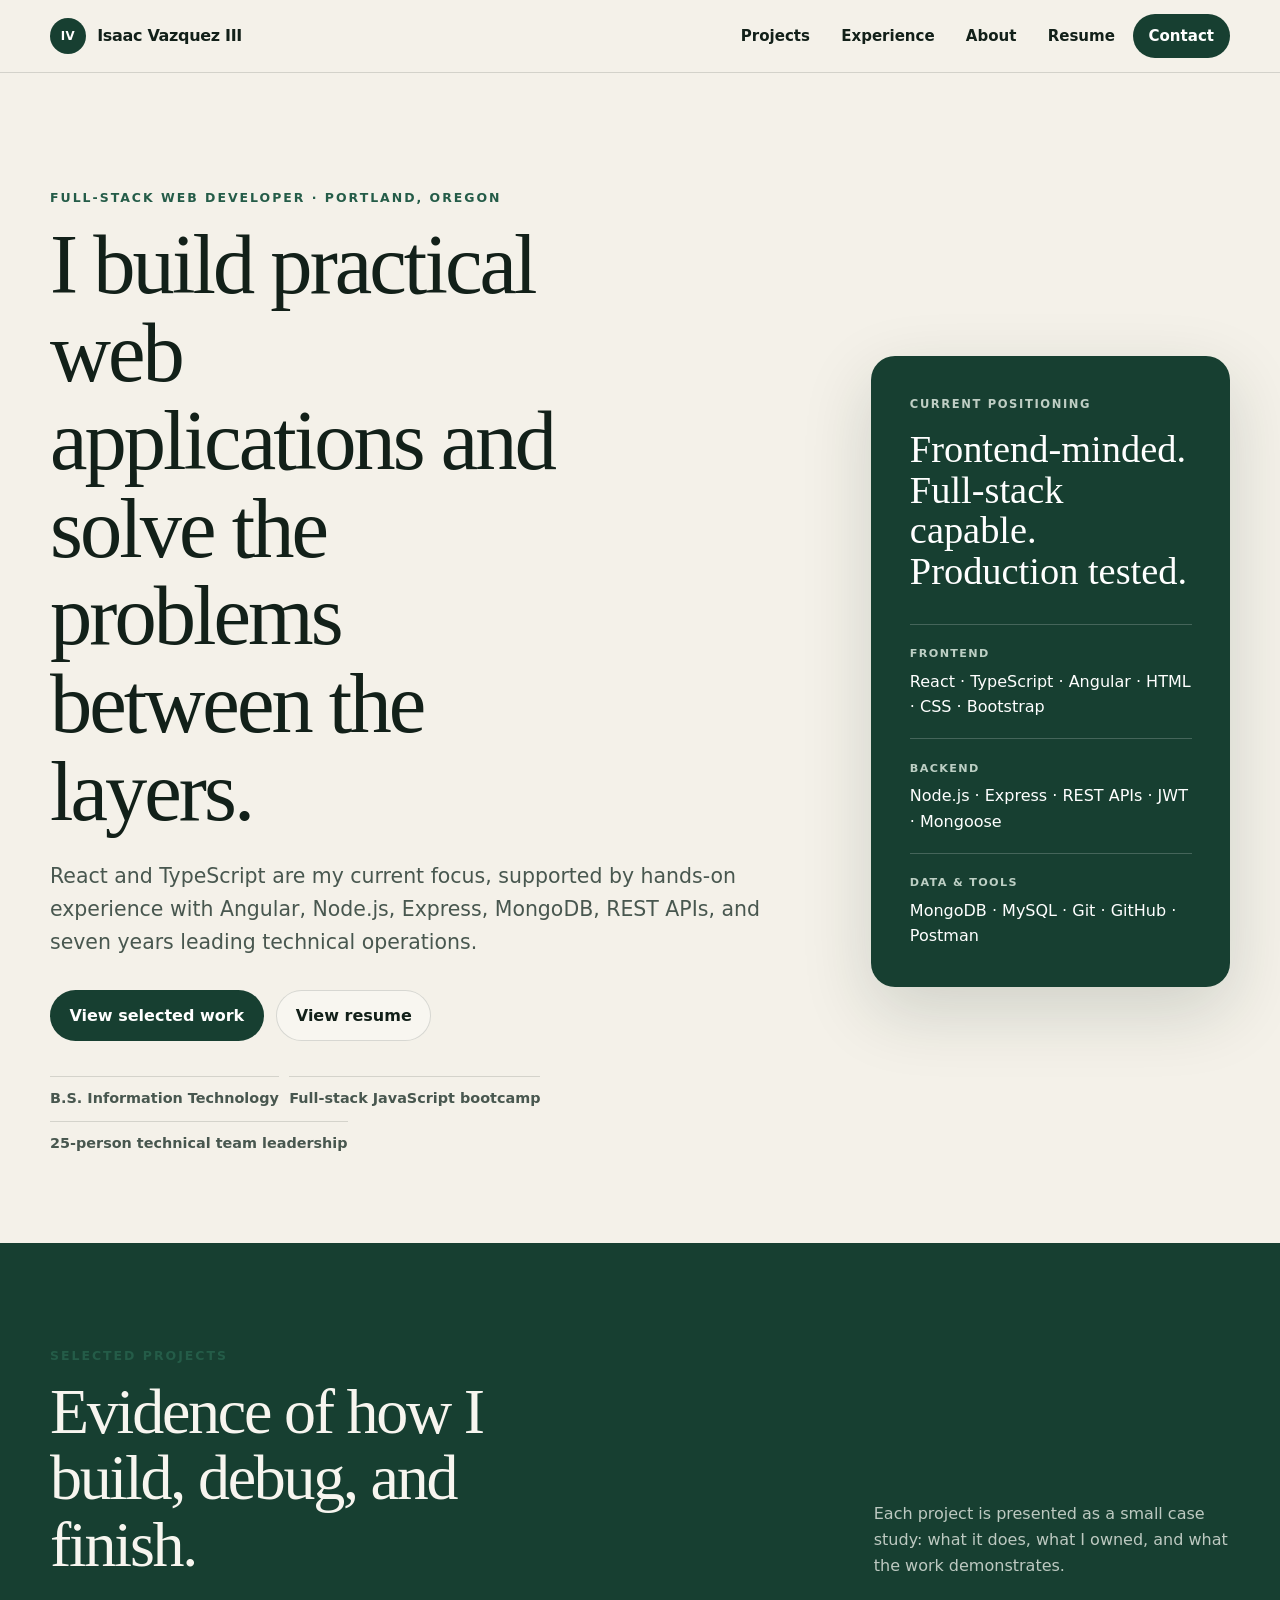
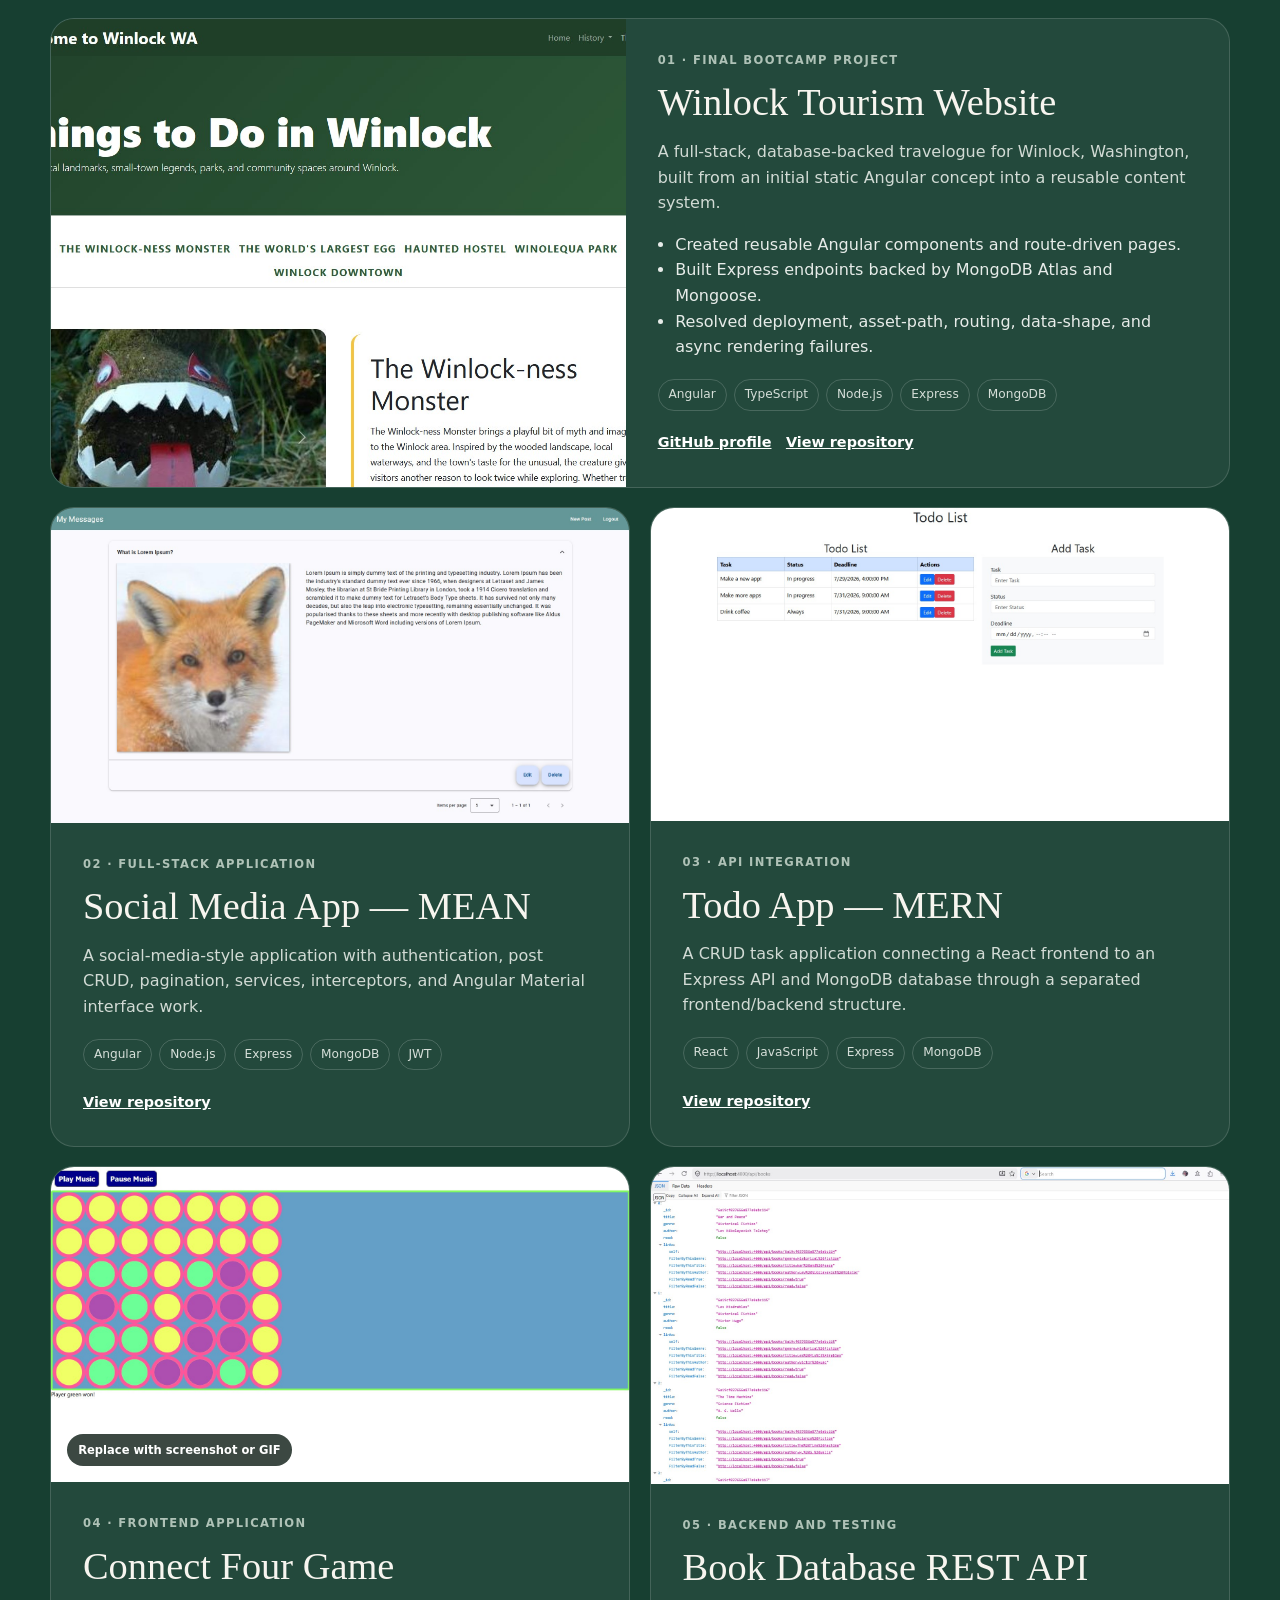
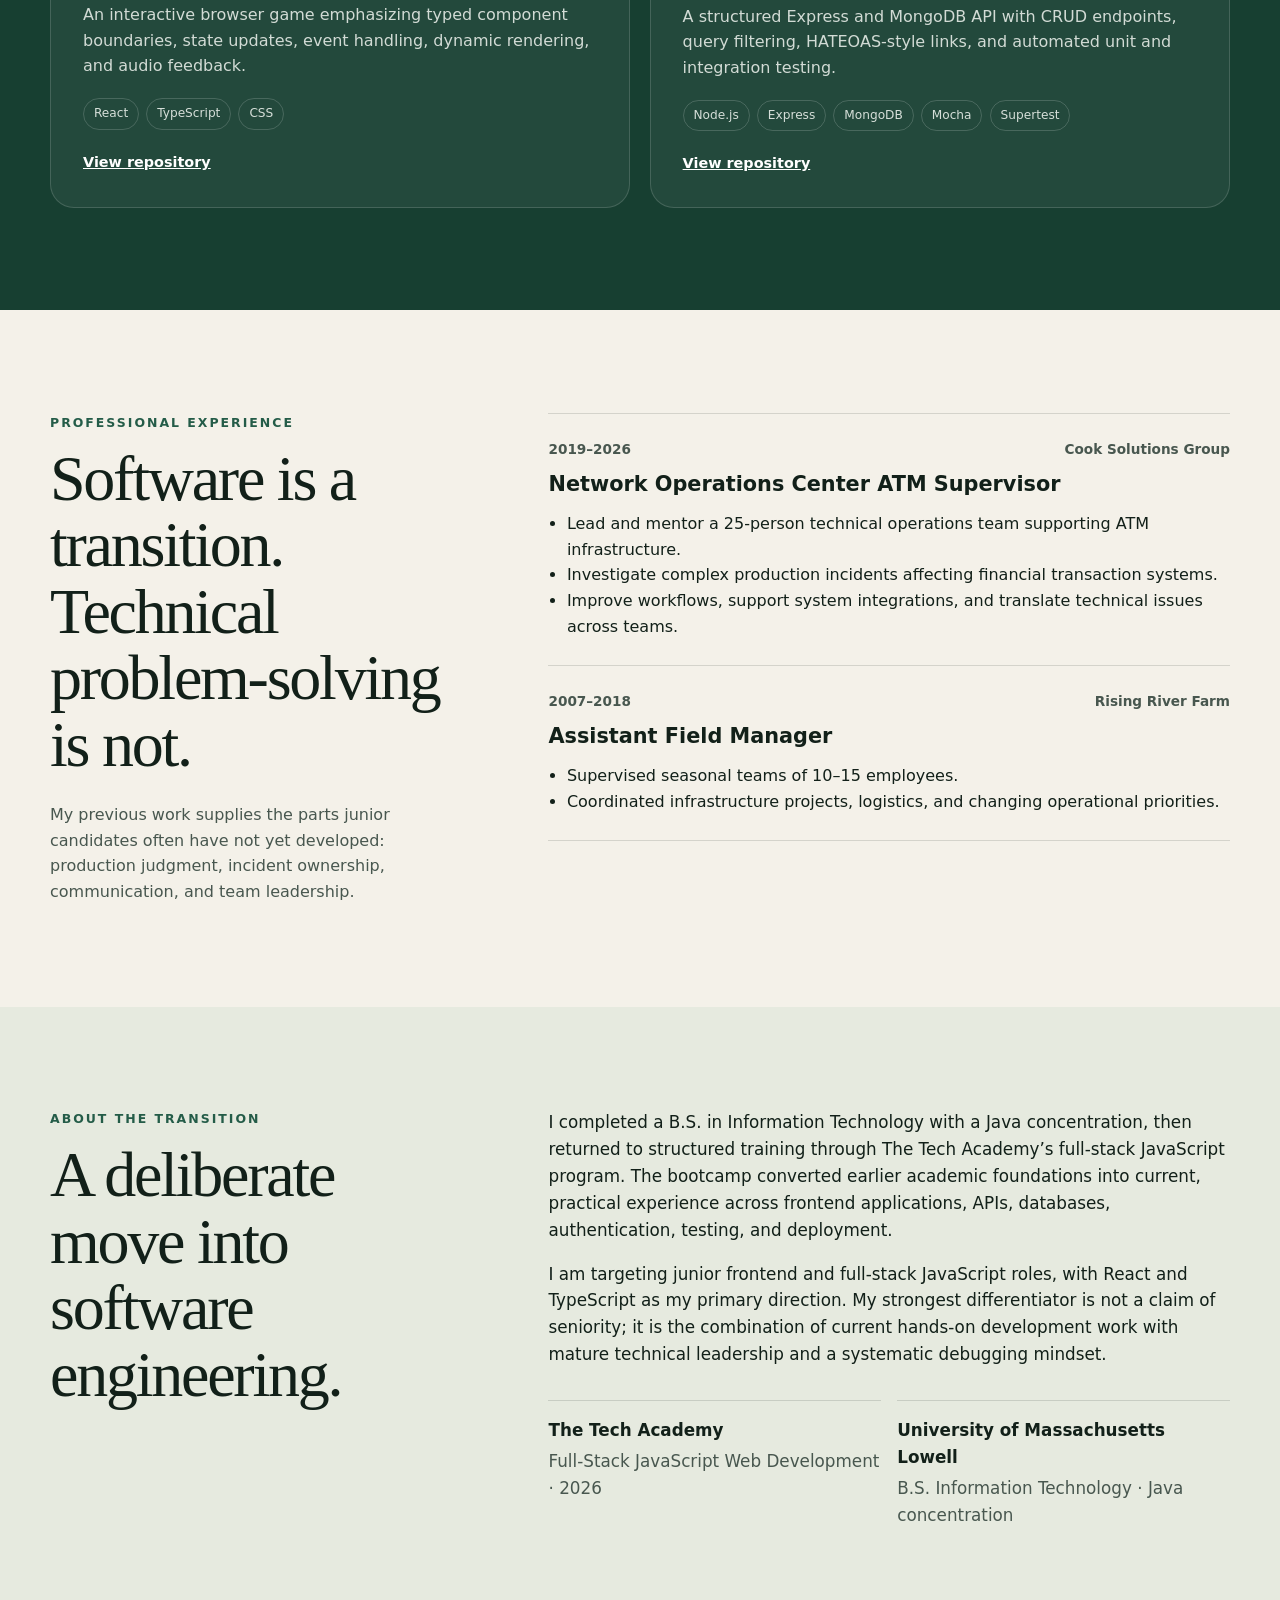
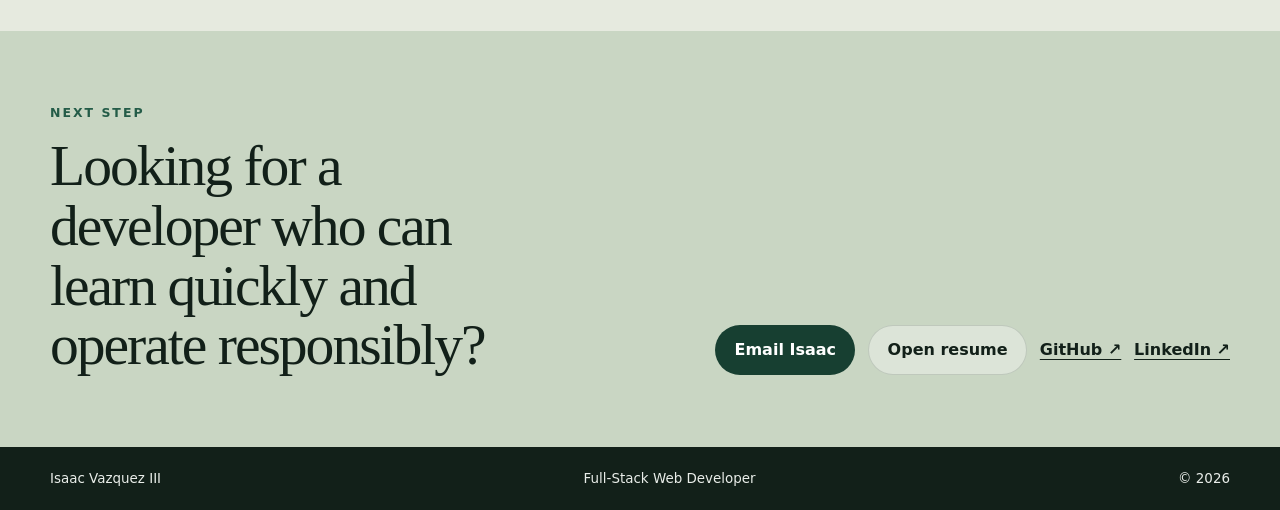
==== index.html @ 1ce2d6bd "Updated time frame" ====
<!doctype html>
<html lang="en">
<head>
  <meta charset="utf-8">
  <meta name="viewport" content="width=device-width, initial-scale=1">
  <meta name="description" content="Isaac Vazquez III — full-stack web developer portfolio featuring React, Angular, TypeScript, Node.js, Express, MongoDB, and practical production troubleshooting.">
  <title>Isaac Vazquez III | Full-Stack Web Developer</title>
  <link rel="stylesheet" href="styles.css">
  <script src="script.js" defer></script>
</head>
<body>
  <a class="skip-link" href="#main">Skip to content</a>

  <header class="site-header">
    <nav class="nav shell" aria-label="Primary navigation">
      <a class="wordmark" href="#top" aria-label="Isaac Vazquez III home">
        <span class="wordmark-mark">IV</span>
        <span>Isaac Vazquez III</span>
      </a>
      <button class="menu-toggle" type="button" aria-expanded="false" aria-controls="nav-links">Menu</button>
      <div class="nav-links" id="nav-links">
        <a href="#projects">Projects</a>
        <a href="#experience">Experience</a>
        <a href="#about">About</a>
        <a href="resume.html">Resume</a>
        <a class="nav-cta" href="mailto:mrisaacvazquez@gmail.com">Contact</a>
      </div>
    </nav>
  </header>

  <main id="main">
    <section class="hero" id="top">
      <div class="shell hero-grid">
        <div class="hero-copy">
          <p class="eyebrow">Full-stack web developer · Portland, Oregon</p>
          <h1>I build practical web applications and solve the problems between the layers.</h1>
          <p class="hero-lede">
            React and TypeScript are my current focus, supported by hands-on experience with Angular,
            Node.js, Express, MongoDB, REST APIs, and seven years leading technical operations.
          </p>
          <div class="hero-actions">
            <a class="button button-primary" href="#projects">View selected work</a>
            <a class="button button-secondary" href="resume.html">View resume</a>
          </div>
          <ul class="signal-list" aria-label="Professional highlights">
            <li>B.S. Information Technology</li>
            <li>Full-stack JavaScript bootcamp</li>
            <li>25-person technical team leadership</li>
          </ul>
        </div>

        <aside class="hero-panel" aria-label="Technical profile">
          <p class="panel-label">Current positioning</p>
          <h2>Frontend-minded. Full-stack capable. Production tested.</h2>
          <div class="stack-groups">
            <div>
              <span>Frontend</span>
              <p>React · TypeScript · Angular · HTML · CSS · Bootstrap</p>
            </div>
            <div>
              <span>Backend</span>
              <p>Node.js · Express · REST APIs · JWT · Mongoose</p>
            </div>
            <div>
              <span>Data & tools</span>
              <p>MongoDB · MySQL · Git · GitHub · Postman</p>
            </div>
          </div>
        </aside>
      </div>
    </section>

    <section class="section section-dark" id="projects">
      <div class="shell">
        <div class="section-heading">
          <div>
            <p class="eyebrow">Selected projects</p>
            <h2>Evidence of how I build, debug, and finish.</h2>
          </div>
          <p>
            Each project is presented as a small case study: what it does, what I owned, and what the work demonstrates.
          </p>
        </div>

        <div class="project-list">
          <article class="project-card project-featured">
            <div class="project-media">
              <img src="assets/projects/winlock.jpg" alt="Winlock Tourism Website">
            </div>
            <div class="project-copy">
              <p class="project-number">01 · Final bootcamp project</p>
              <h3>Winlock Tourism Website</h3>
              <p class="project-summary">
                A full-stack, database-backed travelogue for Winlock, Washington, built from an initial static Angular concept into a reusable content system.
              </p>
              <ul class="project-points">
                <li>Created reusable Angular components and route-driven pages.</li>
                <li>Built Express endpoints backed by MongoDB Atlas and Mongoose.</li>
                <li>Resolved deployment, asset-path, routing, data-shape, and async rendering failures.</li>
              </ul>
              <div class="tag-row" aria-label="Technologies">
                <span>Angular</span><span>TypeScript</span><span>Node.js</span><span>Express</span><span>MongoDB</span>
              </div>
              <div class="project-links">
                <a href="https://github.com/ivanmaker" target="_blank" rel="noreferrer">GitHub profile</a>
                <a href="https://github.com/ivanmaker/WinlockSPA/">View repository</a>
              </div>
            </div>
          </article>

          <article class="project-card">
            <div class="project-media">
              <img src="assets/projects/social-app.jpg" alt="Social Media App">
            </div>
            <div class="project-copy">
              <p class="project-number">02 · Full-stack application</p>
              <h3>Social Media App — MEAN</h3>
              <p class="project-summary">
                A social-media-style application with authentication, post CRUD, pagination, services, interceptors, and Angular Material interface work.
              </p>
              <div class="tag-row"><span>Angular</span><span>Node.js</span><span>Express</span><span>MongoDB</span><span>JWT</span></div>
              <div class="project-links">
                <a href="https://github.com/ivanmaker/Social-Media-App-MEAN" target="_blank" rel="noreferrer">View repository</a>
              </div>
            </div>
          </article>

          <article class="project-card">
            <div class="project-media">
              <img src="assets/projects/to-do-list.jpg" alt="MERN Todo App">
            </div>
            <div class="project-copy">
              <p class="project-number">03 · API integration</p>
              <h3>Todo App — MERN</h3>
              <p class="project-summary">
                A CRUD task application connecting a React frontend to an Express API and MongoDB database through a separated frontend/backend structure.
              </p>
              <div class="tag-row"><span>React</span><span>JavaScript</span><span>Express</span><span>MongoDB</span></div>
              <div class="project-links">
                <a href="https://github.com/ivanmaker/Todo-App-MERN" target="_blank" rel="noreferrer">View repository</a>
              </div>
            </div>
          </article>

          <article class="project-card">
            <div class="project-media">
              <img src="assets/projects/connect-four.jpg" alt="Connect Four Game">
              <span class="media-note">Replace with screenshot or GIF</span>
            </div>
            <div class="project-copy">
              <p class="project-number">04 · Frontend application</p>
              <h3>Connect Four Game</h3>
              <p class="project-summary">
                An interactive browser game emphasizing typed component boundaries, state updates, event handling, dynamic rendering, and audio feedback.
              </p>
              <div class="tag-row"><span>React</span><span>TypeScript</span><span>CSS</span></div>
              <div class="project-links">
                <a href="https://github.com/ivanmaker/Connect-Four-Game" target="_blank" rel="noreferrer">View repository</a>
              </div>
            </div>
          </article>

          <article class="project-card">
            <div class="project-media">
              <img src="assets/projects/book-api.jpg" alt="Book Database API">
            </div>
            <div class="project-copy">
              <p class="project-number">05 · Backend and testing</p>
              <h3>Book Database REST API</h3>
              <p class="project-summary">
                A structured Express and MongoDB API with CRUD endpoints, query filtering, HATEOAS-style links, and automated unit and integration testing.
              </p>
              <div class="tag-row"><span>Node.js</span><span>Express</span><span>MongoDB</span><span>Mocha</span><span>Supertest</span></div>
              <div class="project-links">
                <a href="https://github.com/ivanmaker/Book-Database-Project" target="_blank" rel="noreferrer">View repository</a>
              </div>
            </div>
          </article>
        </div>
      </div>
    </section>

    <section class="section" id="experience">
      <div class="shell experience-grid">
        <div>
          <p class="eyebrow">Professional experience</p>
          <h2>Software is a transition. Technical problem-solving is not.</h2>
          <p class="section-intro">
            My previous work supplies the parts junior candidates often have not yet developed:
            production judgment, incident ownership, communication, and team leadership.
          </p>
        </div>

        <div class="timeline">
          <article class="timeline-item">
            <div class="timeline-meta">
              <span>2019–2026</span>
              <span>Cook Solutions Group</span>
            </div>
            <h3>Network Operations Center ATM Supervisor</h3>
            <ul>
              <li>Lead and mentor a 25-person technical operations team supporting ATM infrastructure.</li>
              <li>Investigate complex production incidents affecting financial transaction systems.</li>
              <li>Improve workflows, support system integrations, and translate technical issues across teams.</li>
            </ul>
          </article>

          <article class="timeline-item">
            <div class="timeline-meta">
              <span>2007–2018</span>
              <span>Rising River Farm</span>
            </div>
            <h3>Assistant Field Manager</h3>
            <ul>
              <li>Supervised seasonal teams of 10–15 employees.</li>
              <li>Coordinated infrastructure projects, logistics, and changing operational priorities.</li>
            </ul>
          </article>
        </div>
      </div>
    </section>

    <section class="section section-soft" id="about">
      <div class="shell about-grid">
        <div>
          <p class="eyebrow">About the transition</p>
          <h2>A deliberate move into software engineering.</h2>
        </div>
        <div class="about-copy">
          <p>
            I completed a B.S. in Information Technology with a Java concentration, then returned to structured
            training through The Tech Academy’s full-stack JavaScript program. The bootcamp converted earlier
            academic foundations into current, practical experience across frontend applications, APIs, databases,
            authentication, testing, and deployment.
          </p>
          <p>
            I am targeting junior frontend and full-stack JavaScript roles, with React and TypeScript as my primary
            direction. My strongest differentiator is not a claim of seniority; it is the combination of current
            hands-on development work with mature technical leadership and a systematic debugging mindset.
          </p>
          <div class="education-row">
            <div>
              <strong>The Tech Academy</strong>
              <span>Full-Stack JavaScript Web Development · 2026</span>
            </div>
            <div>
              <strong>University of Massachusetts Lowell</strong>
              <span>B.S. Information Technology · Java concentration</span>
            </div>
          </div>
        </div>
      </div>
    </section>

    <section class="cta">
      <div class="shell cta-inner">
        <div>
          <p class="eyebrow">Next step</p>
          <h2>Looking for a developer who can learn quickly and operate responsibly?</h2>
        </div>
        <div class="cta-actions">
          <a class="button button-primary" href="mailto:mrisaacvazquez@gmail.com">Email Isaac</a>
          <a class="button button-secondary" href="resume.html">Open resume</a>
          <a class="text-link" href="https://github.com/ivanmaker" target="_blank" rel="noreferrer">GitHub ↗</a>
          <a class="text-link" href="https://linkedin.com/in/isaacvazqueziii" target="_blank" rel="noreferrer">LinkedIn ↗</a>
        </div>
      </div>
    </section>
  </main>

  <footer class="footer">
    <div class="shell footer-inner">
      <span>Isaac Vazquez III</span>
      <span>Full-Stack Web Developer</span>
      <span>© <span data-year></span></span>
    </div>
  </footer>
</body>
</html>
---- styles.css ----
:root {
  --ink: #122019;
  --ink-soft: #48574f;
  --paper: #f4f1e9;
  --surface: #fffdf8;
  --forest: #173f31;
  --forest-2: #245c48;
  --sage: #a8bcae;
  --moss: #8ca678;
  --line: rgba(18, 32, 25, .14);
  --shadow: 0 24px 70px rgba(20, 43, 33, .16);
  --radius: 24px;
  --shell: 1180px;
}

* { box-sizing: border-box; }
html { scroll-behavior: smooth; }
body {
  margin: 0;
  color: var(--ink);
  background: var(--paper);
  font-family: Inter, ui-sans-serif, system-ui, -apple-system, BlinkMacSystemFont, "Segoe UI", sans-serif;
  line-height: 1.6;
}
a { color: inherit; }
img { display: block; max-width: 100%; }
button { font: inherit; }
.shell { width: min(calc(100% - 2.5rem), var(--shell)); margin-inline: auto; }
.skip-link { position: fixed; left: 1rem; top: -4rem; z-index: 1000; background: #fff; padding: .75rem 1rem; }
.skip-link:focus { top: 1rem; }

.site-header {
  position: sticky; top: 0; z-index: 100;
  background: rgba(244, 241, 233, .9);
  backdrop-filter: blur(16px);
  border-bottom: 1px solid var(--line);
}
.nav { min-height: 72px; display: flex; align-items: center; justify-content: space-between; gap: 1rem; }
.wordmark { display: inline-flex; align-items: center; gap: .7rem; font-weight: 750; text-decoration: none; letter-spacing: -.02em; }
.wordmark-mark {
  display: grid; place-items: center; width: 2.25rem; aspect-ratio: 1;
  border-radius: 50%; background: var(--forest); color: #fff; font-size: .74rem; letter-spacing: .04em;
}
.nav-links { display: flex; align-items: center; gap: .25rem; }
.nav-links a { text-decoration: none; padding: .65rem .85rem; border-radius: 999px; font-weight: 650; font-size: .94rem; }
.nav-links a:hover, .nav-links a:focus-visible { background: rgba(23, 63, 49, .08); outline: none; }
.nav-links .nav-cta { background: var(--forest); color: #fff; padding-inline: 1rem; }
.menu-toggle { display: none; border: 1px solid var(--line); background: transparent; border-radius: 999px; padding: .55rem .9rem; }

.hero { padding: clamp(4.5rem, 9vw, 8rem) 0 5.5rem; overflow: hidden; }
.hero-grid { display: grid; grid-template-columns: minmax(0, 1.35fr) minmax(300px, .65fr); gap: clamp(2rem, 6vw, 6rem); align-items: center; }
.eyebrow { margin: 0 0 .8rem; color: var(--forest-2); text-transform: uppercase; letter-spacing: .16em; font-size: .78rem; font-weight: 800; }
.hero h1, .section-heading h2, .experience-grid h2, .about-grid h2, .cta h2 {
  margin: 0; font-family: Georgia, "Times New Roman", serif; font-weight: 500; line-height: 1.04; letter-spacing: -.035em;
}
.hero h1 { font-size: clamp(3rem, 6.6vw, 6.6rem); max-width: 12ch; }
.hero-lede { max-width: 65ch; margin: 1.5rem 0 0; font-size: clamp(1.05rem, 1.8vw, 1.28rem); color: var(--ink-soft); }
.hero-actions, .cta-actions { display: flex; gap: .8rem; flex-wrap: wrap; margin-top: 2rem; align-items: center; }
.button { display: inline-flex; align-items: center; justify-content: center; min-height: 46px; padding: .72rem 1.15rem; border: 1px solid transparent; border-radius: 999px; text-decoration: none; font-weight: 760; cursor: pointer; }
.button-primary { background: var(--forest); color: #fff; }
.button-primary:hover { background: var(--forest-2); }
.button-secondary { border-color: var(--line); background: rgba(255,255,255,.35); }
.signal-list { list-style: none; padding: 0; margin: 2.2rem 0 0; display: flex; gap: .65rem; flex-wrap: wrap; }
.signal-list li { border-top: 1px solid var(--line); padding-top: .65rem; font-size: .9rem; font-weight: 700; color: var(--ink-soft); }

.hero-panel { background: var(--forest); color: #fff; border-radius: var(--radius); padding: clamp(1.5rem, 3vw, 2.4rem); box-shadow: var(--shadow); }
.panel-label { margin: 0 0 1rem; text-transform: uppercase; letter-spacing: .14em; font-weight: 800; font-size: .72rem; color: #bfcec4; }
.hero-panel h2 { margin: 0; font-family: Georgia, serif; font-weight: 500; font-size: clamp(1.9rem, 3vw, 2.8rem); line-height: 1.06; }
.stack-groups { margin-top: 2rem; display: grid; gap: 1.15rem; }
.stack-groups div { border-top: 1px solid rgba(255,255,255,.2); padding-top: .9rem; }
.stack-groups span { color: #bdcfc4; text-transform: uppercase; letter-spacing: .12em; font-size: .7rem; font-weight: 800; }
.stack-groups p { margin: .25rem 0 0; }

.section { padding: clamp(4.5rem, 8vw, 7.5rem) 0; }
.section-dark { background: var(--forest); color: #f7f5ef; }
.section-soft { background: #e6eadf; }
.section-heading { display: grid; grid-template-columns: 1fr minmax(260px, .45fr); gap: 2rem; align-items: end; margin-bottom: 2.5rem; }
.section-heading h2, .experience-grid h2, .about-grid h2, .cta h2 { font-size: clamp(2.4rem, 5vw, 4.6rem); max-width: 14ch; }
.section-heading > p, .section-intro { margin: 0; color: #bdc9c1; }
.project-list { display: grid; grid-template-columns: repeat(2, minmax(0,1fr)); gap: 1.2rem; }
.project-card { overflow: hidden; border: 1px solid rgba(255,255,255,.15); border-radius: var(--radius); background: rgba(255,255,255,.055); }
.project-featured { grid-column: 1 / -1; display: grid; grid-template-columns: minmax(0,1.0fr) minmax(0,1.05fr); }
.project-media { position: relative; min-height: 270px; background: #d9dfd7; }
.project-media img { width: 100%; height: 100%; object-fit: cover; }
.media-note { position: absolute; left: 1rem; bottom: 1rem; padding: .45rem .7rem; border-radius: 999px; background: rgba(18,32,25,.82); color: #fff; font-size: .72rem; font-weight: 750; }
.project-copy { padding: clamp(1.25rem, 3vw, 2rem); }
.project-number { margin: 0 0 .8rem; color: #afc2b7; text-transform: uppercase; letter-spacing: .12em; font-size: .72rem; font-weight: 800; }
.project-card h3 { margin: 0; font-family: Georgia, serif; font-weight: 500; font-size: clamp(1.6rem, 3vw, 2.65rem); line-height: 1.06; }
.project-summary { color: #d2dbd5; }
.project-points { padding-left: 1.1rem; color: #e7ece9; }
.tag-row { display: flex; gap: .45rem; flex-wrap: wrap; margin-top: 1.2rem; }
.tag-row span { border: 1px solid rgba(255,255,255,.17); border-radius: 999px; padding: .32rem .62rem; color: #d6dfd9; font-size: .76rem; }
.project-links { display: flex; gap: .9rem; flex-wrap: wrap; margin-top: 1.3rem; font-size: .9rem; font-weight: 750; }
.project-links a { color: #fff; }
.link-muted { color: #9eb0a5; }

.experience-grid, .about-grid { display: grid; grid-template-columns: minmax(0,.75fr) minmax(0,1.25fr); gap: clamp(2rem, 7vw, 7rem); align-items: start; }
.experience-grid .section-intro { color: var(--ink-soft); margin-top: 1.5rem; max-width: 55ch; }
.timeline { border-top: 1px solid var(--line); }
.timeline-item { padding: 1.6rem 0; border-bottom: 1px solid var(--line); }
.timeline-meta { display: flex; justify-content: space-between; gap: 1rem; color: var(--ink-soft); font-size: .85rem; font-weight: 700; }
.timeline-item h3 { margin: .45rem 0 .6rem; font-size: 1.3rem; }
.timeline-item ul { margin: 0; padding-left: 1.15rem; }

.about-copy > p:first-child { margin-top: 0; }
.about-copy { font-size: 1.05rem; }
.education-row { display: grid; grid-template-columns: 1fr 1fr; gap: 1rem; margin-top: 2rem; }
.education-row div { border-top: 1px solid var(--line); padding-top: 1rem; }
.education-row strong, .education-row span { display: block; }
.education-row span { color: var(--ink-soft); margin-top: .25rem; }

.cta { padding: 4.5rem 0; background: #c9d6c3; }
.cta-inner { display: grid; grid-template-columns: 1fr auto; gap: 2rem; align-items: end; }
.cta h2 { max-width: 16ch; font-size: clamp(2.3rem, 4.5vw, 4rem); }
.text-link { font-weight: 800; text-decoration-thickness: 1px; text-underline-offset: 4px; }
.footer { background: var(--ink); color: #e9ede9; padding: 1.3rem 0; }
.footer-inner { display: flex; justify-content: space-between; gap: 1rem; flex-wrap: wrap; font-size: .84rem; }

/* Resume */
.resume-page { background: #d9ddd9; padding: 2rem; }
.resume-toolbar { width: min(100%, 8.5in); margin: 0 auto 1rem; display: flex; justify-content: space-between; align-items: center; }
.resume-toolbar a { font-weight: 750; }
.resume-sheet {
  width: min(100%, 8.5in); min-height: 11in; margin: auto; background: #fff;
  padding: .48in .52in; box-shadow: 0 18px 55px rgba(0,0,0,.18);
}
.resume-header { display: grid; grid-template-columns: 1fr auto; gap: 1.5rem; padding-bottom: .18in; border-bottom: 3px solid var(--forest); }
.resume-kicker { margin: 0; text-transform: uppercase; letter-spacing: .15em; color: var(--forest-2); font-size: 9pt; font-weight: 850; }
.resume-header h1 { margin: .03in 0; font-family: Georgia, serif; font-size: 28pt; font-weight: 500; letter-spacing: -.03em; line-height: 1; }
.resume-positioning { margin: 0; color: var(--ink-soft); font-size: 9.5pt; font-weight: 700; }
.resume-contact { display: grid; justify-items: end; align-content: start; font-style: normal; font-size: 8.2pt; line-height: 1.35; }
.resume-contact a { text-decoration: none; }
.resume-summary { display: grid; grid-template-columns: 1.2in 1fr; gap: .18in; padding: .16in 0; border-bottom: 1px solid var(--line); }
.resume-sheet h2 { margin: 0; color: var(--forest); font-size: 9pt; text-transform: uppercase; letter-spacing: .13em; }
.resume-summary p { margin: 0; font-size: 8.55pt; line-height: 1.38; }
.resume-columns { display: grid; grid-template-columns: 2.05in 1fr; gap: .25in; padding-top: .18in; }
.resume-sidebar { padding-right: .18in; border-right: 1px solid var(--line); }
.resume-sidebar section + section, .resume-main section + section { margin-top: .2in; }
.resume-skill { margin-top: .11in; }
.resume-skill h3, .resume-entry h3 { margin: 0; font-size: 9pt; line-height: 1.15; }
.resume-skill p, .resume-entry p, .resume-entry li { font-size: 8pt; line-height: 1.3; }
.resume-skill p { margin: .025in 0 0; color: var(--ink-soft); }
.resume-entry { margin-top: .12in; }
.resume-entry-head { display: flex; justify-content: space-between; gap: .12in; align-items: baseline; }
.resume-entry-head > span { flex: 0 0 auto; color: var(--ink-soft); font-size: 7.35pt; font-weight: 700; }
.resume-entry-head p { margin: .02in 0 0; color: var(--ink-soft); }
.resume-entry > p { margin: .035in 0 0; }
.resume-entry ul { margin: .045in 0 0; padding-left: .15in; }
.compact p, .compact span { display: block; margin: .02in 0 0; color: var(--ink-soft); font-size: 7.8pt; line-height: 1.25; }
.split-entry { display: grid; grid-template-columns: 1fr 1fr; gap: .16in; }

@media (max-width: 850px) {
  .hero-grid, .section-heading, .experience-grid, .about-grid, .cta-inner { grid-template-columns: 1fr; }
  .project-featured { display: block; }
  .project-list { grid-template-columns: 1fr; }
  .hero-panel { transform: none; }
}
@media (max-width: 700px) {
  .menu-toggle { display: inline-flex; }
  .nav { flex-wrap: wrap; }
  .nav-links { display: none; width: 100%; flex-direction: column; align-items: stretch; padding-bottom: 1rem; }
  .nav-links.is-open { display: flex; }
  .nav-links a { text-align: center; }
  .education-row { grid-template-columns: 1fr; }
  .resume-page { padding: 0; }
  .resume-sheet { width: 100%; min-height: 0; padding: 1.25rem; box-shadow: none; }
  .resume-header, .resume-summary, .resume-columns { grid-template-columns: 1fr; }
  .resume-contact { justify-items: start; }
  .resume-sidebar { border-right: 0; padding-right: 0; }
  .resume-toolbar { padding: .75rem; margin: 0; background: #fff; }
  .split-entry { grid-template-columns: 1fr; }
}

@page { size: Letter; margin: 0; }
@media print {
  body.resume-page { background: #fff; padding: 0; }
  [data-no-print] { display: none !important; }
  .resume-sheet { width: 8.5in; height: 11in; min-height: 11in; box-shadow: none; margin: 0; overflow: hidden; }
  .resume-contact a { color: #000; }
}
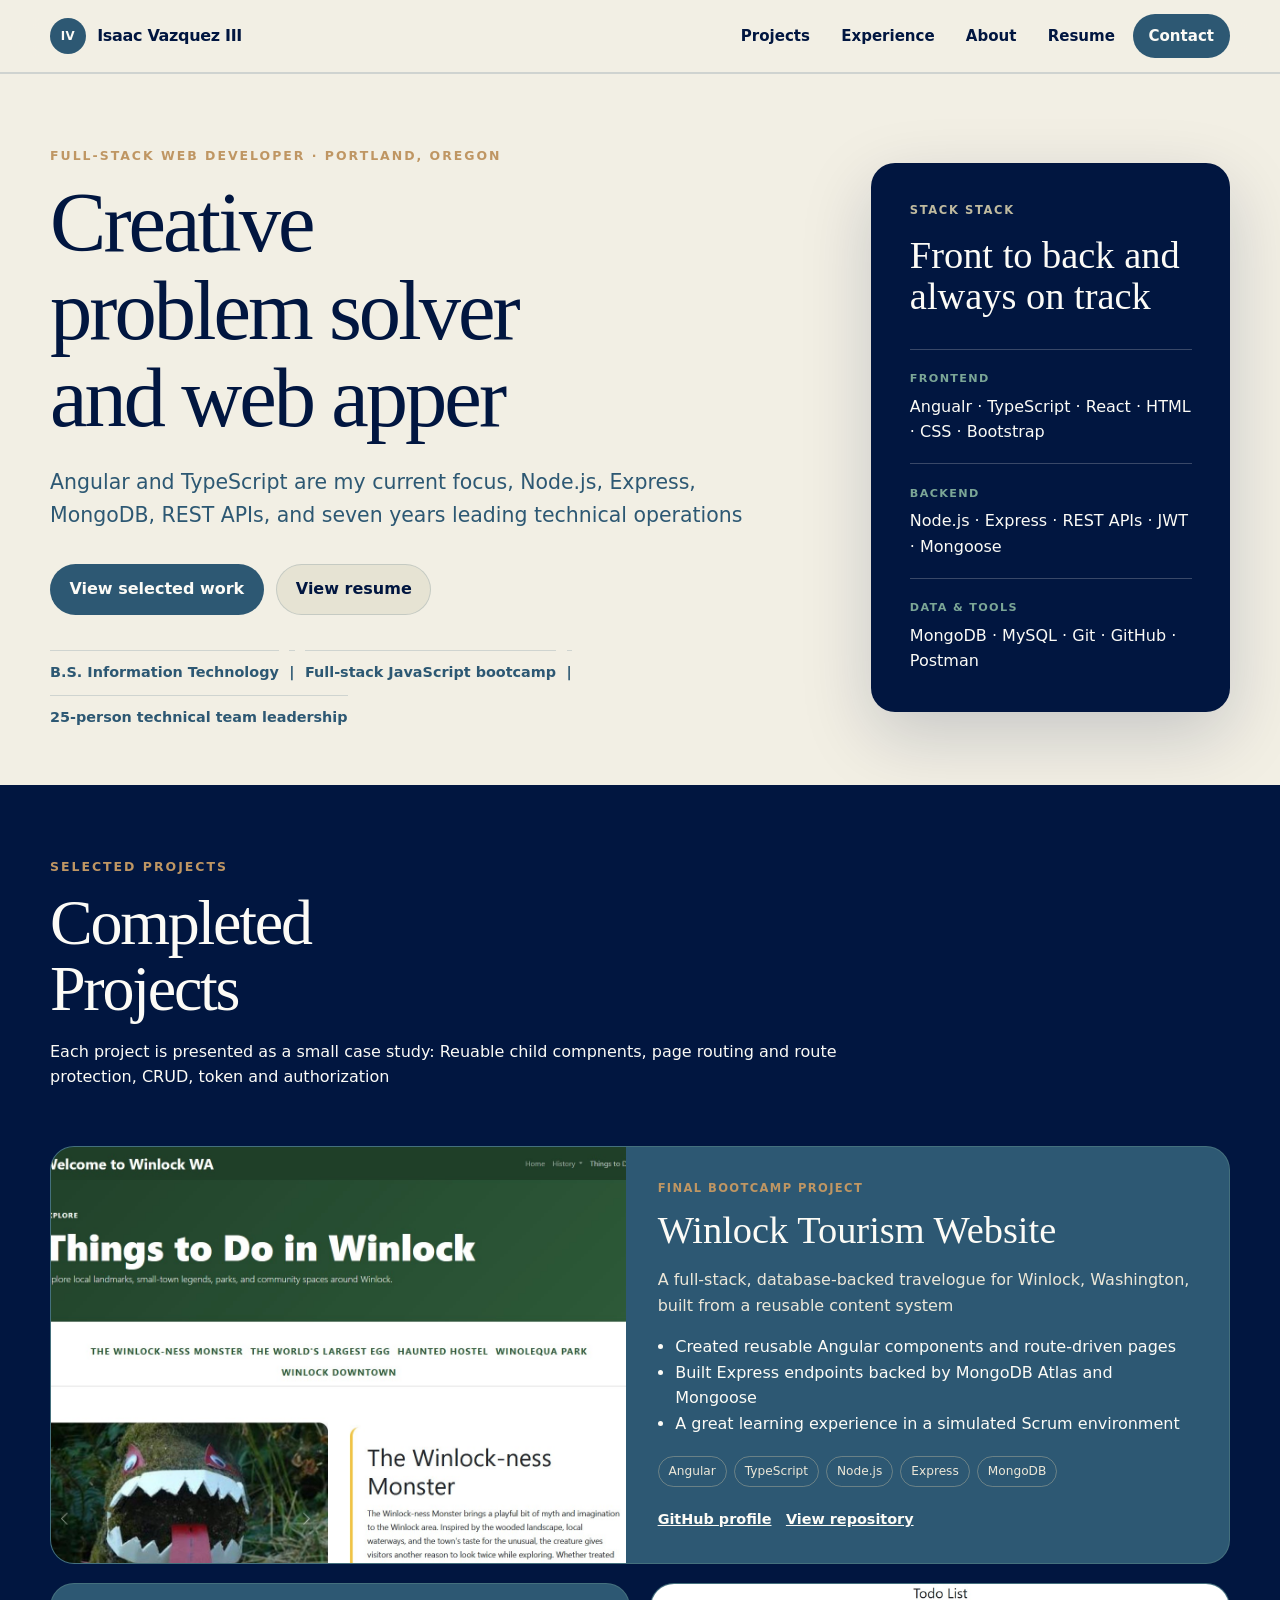
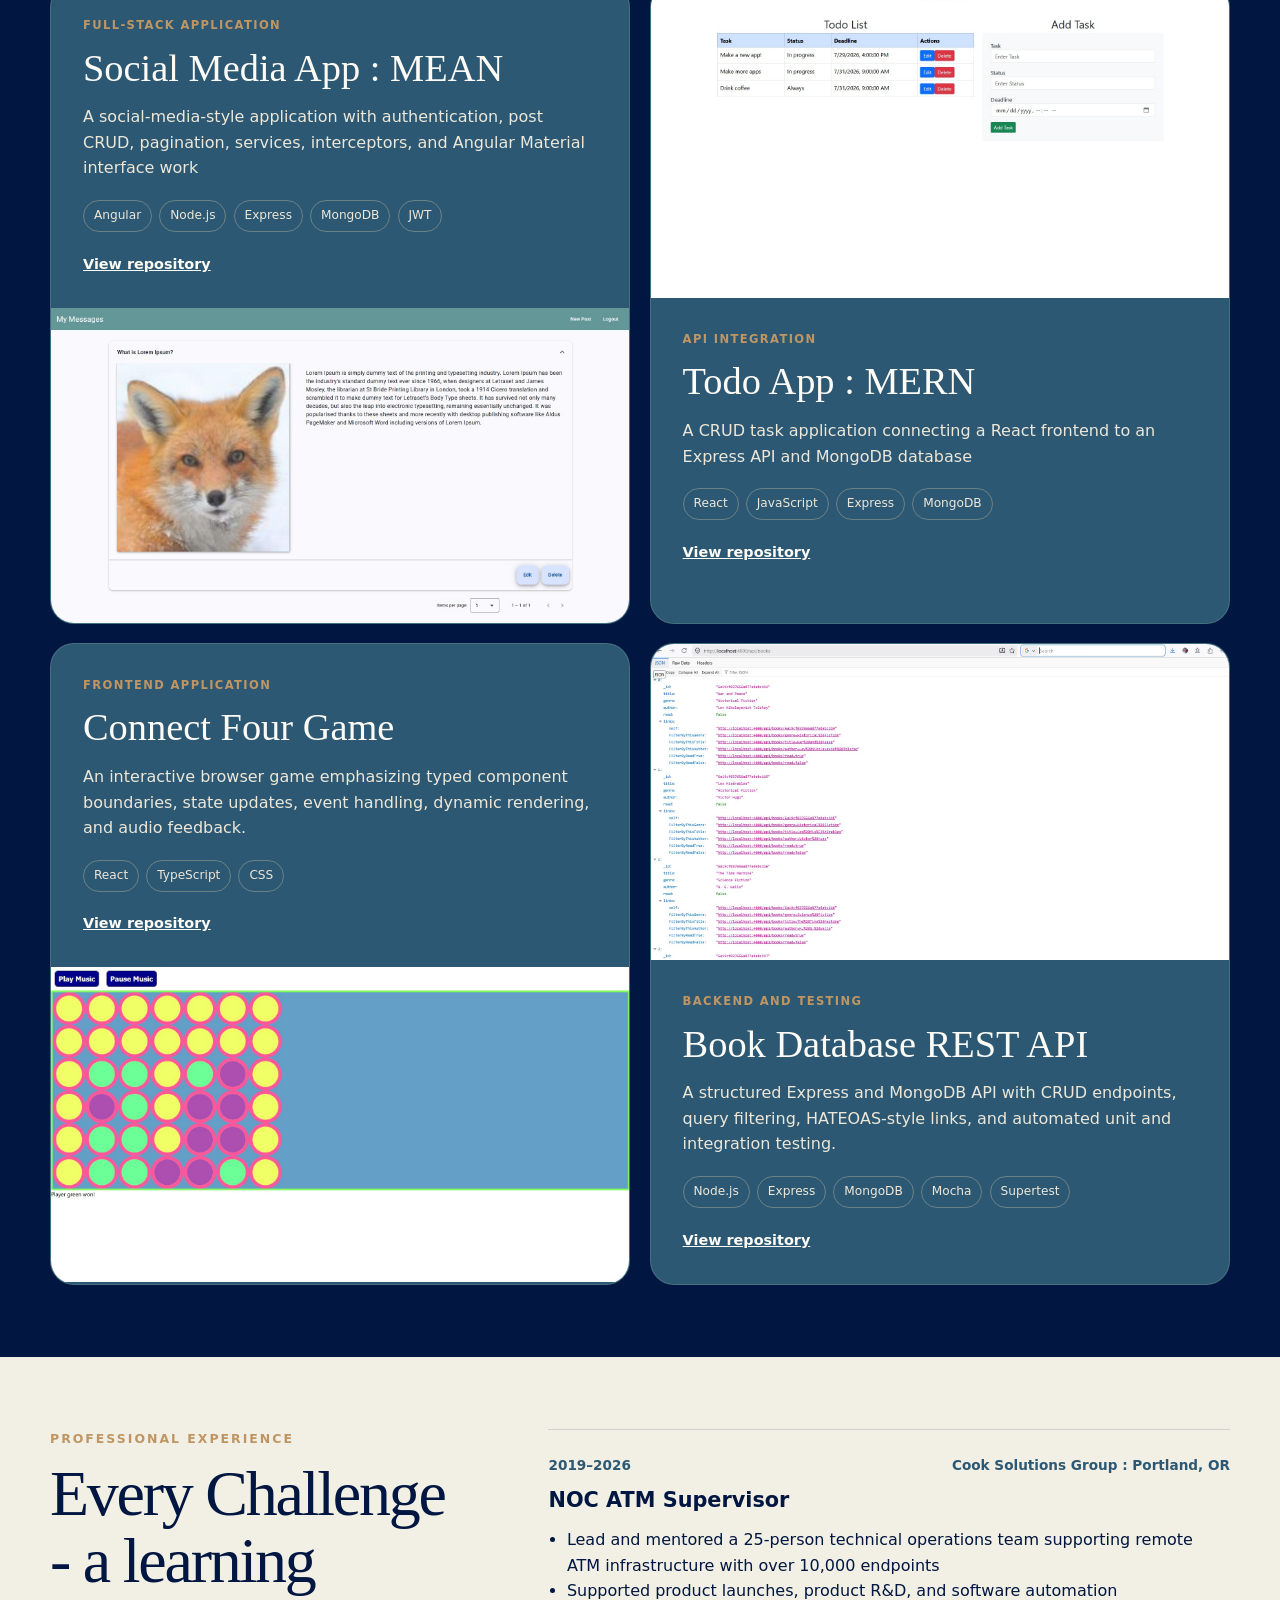
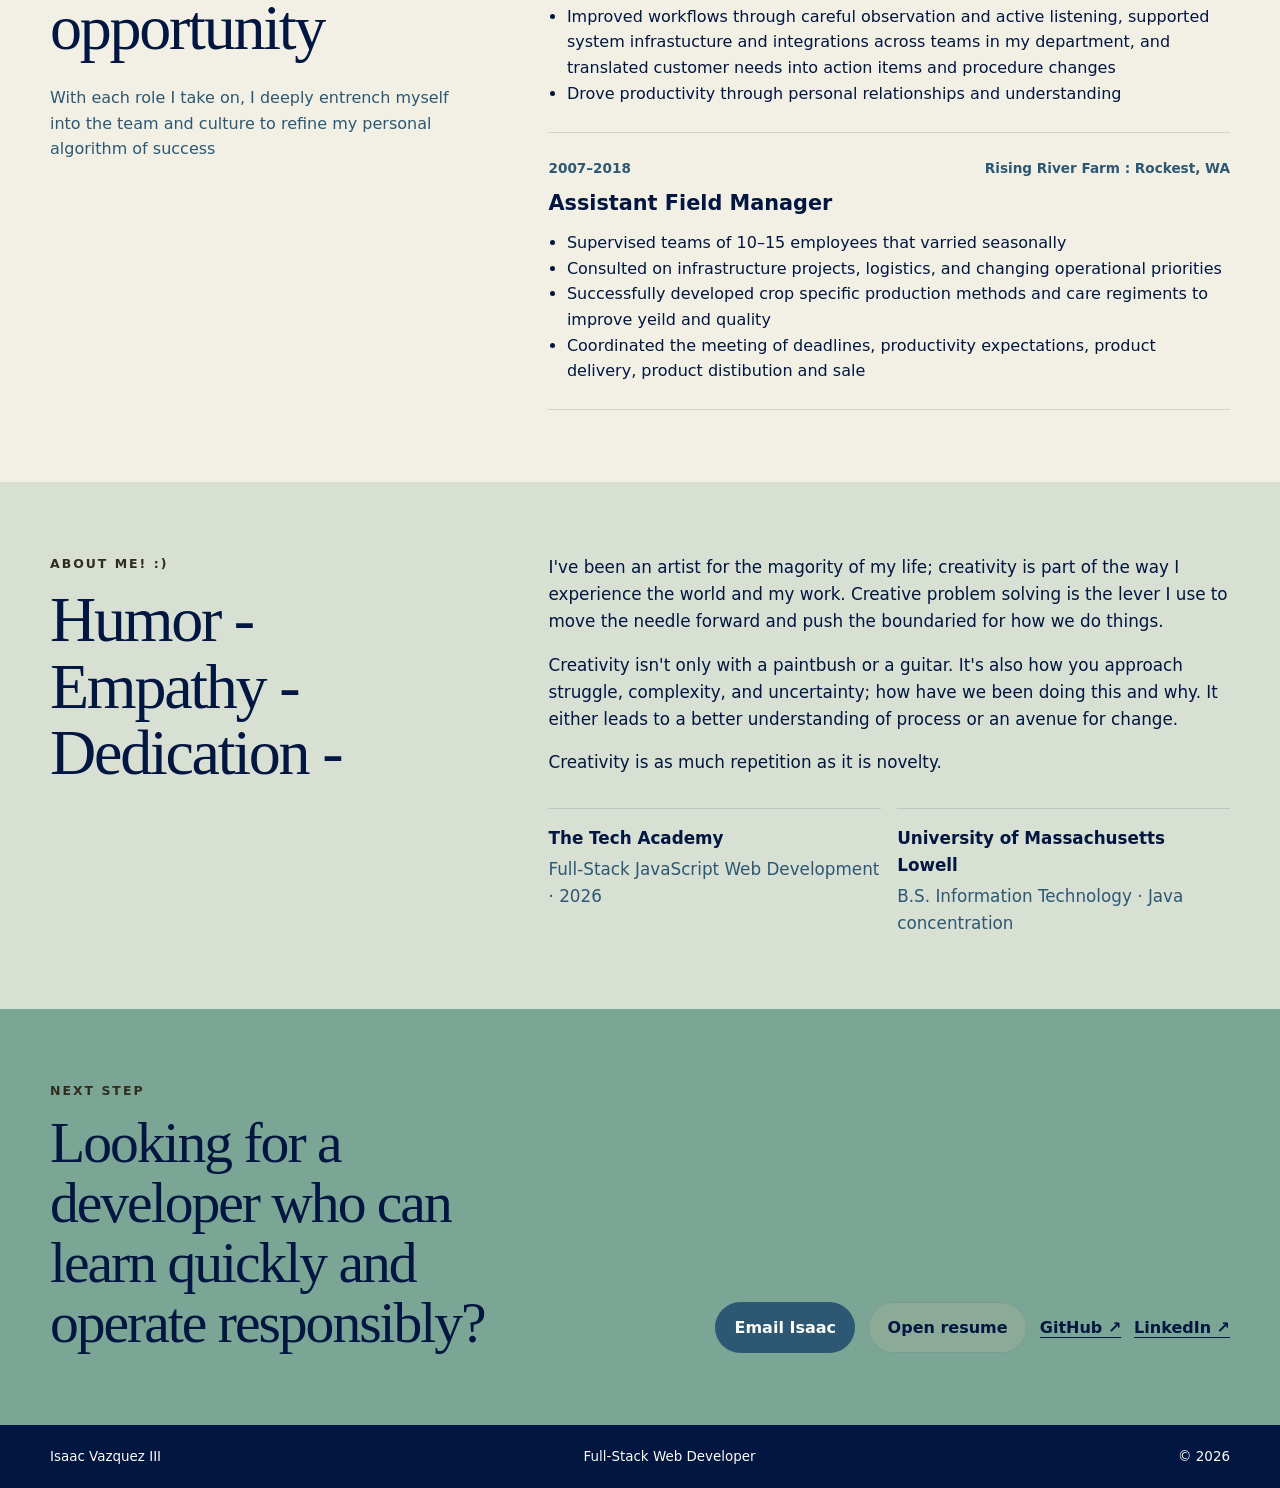
==== commit 1865721c: "Updated verbiage" ====
--- a/index.html
+++ b/index.html
@@ -1,279 +1,416 @@
 <!doctype html>
 <html lang="en">
-<head>
-  <meta charset="utf-8">
-  <meta name="viewport" content="width=device-width, initial-scale=1">
-  <meta name="description" content="Isaac Vazquez III — full-stack web developer portfolio featuring React, Angular, TypeScript, Node.js, Express, MongoDB, and practical production troubleshooting.">
-  <title>Isaac Vazquez III | Full-Stack Web Developer</title>
-  <link rel="stylesheet" href="styles.css">
-  <script src="script.js" defer></script>
-</head>
-<body>
-  <a class="skip-link" href="#main">Skip to content</a>
-
-  <header class="site-header">
-    <nav class="nav shell" aria-label="Primary navigation">
-      <a class="wordmark" href="#top" aria-label="Isaac Vazquez III home">
-        <span class="wordmark-mark">IV</span>
+  <head>
+    <meta charset="utf-8" />
+    <meta name="viewport" content="width=device-width, initial-scale=1" />
+    <meta
+      name="description"
+      content="Isaac Vazquez III — full-stack web developer portfolio featuring React, Angular, TypeScript, Node.js, Express, MongoDB, and practical production troubleshooting."
+    />
+    <title>Isaac Vazquez III | Full-Stack Web Developer</title>
+    <link rel="stylesheet" href="styles.css" />
+    <link rel="icon" type="image/x-icon" href="assets/projects/favicon.png" />
+    <script src="script.js" defer></script>
+  </head>
+  <body>
+    <a class="skip-link" href="#main">Skip to content</a>
+
+    <header class="site-header">
+      <nav class="nav shell" aria-label="Primary navigation">
+        <a class="wordmark" href="#top" aria-label="Isaac Vazquez III home">
+          <span class="wordmark-mark">IV</span>
+          <span>Isaac Vazquez III</span>
+        </a>
+        <button
+          class="menu-toggle"
+          type="button"
+          aria-expanded="false"
+          aria-controls="nav-links"
+        >
+          Menu
+        </button>
+        <div class="nav-links" id="nav-links">
+          <a href="#projects">Projects</a>
+          <a href="#experience">Experience</a>
+          <a href="#about">About</a>
+          <a href="resume.html">Resume</a>
+          <a class="nav-cta" href="mailto:mrisaacvazquez@gmail.com">Contact</a>
+        </div>
+      </nav>
+    </header>
+
+    <main id="main">
+      <section class="hero" id="top">
+        <div class="shell hero-grid">
+          <div class="hero-copy">
+            <p class="eyebrow">Full-stack web developer · Portland, Oregon</p>
+            <h1>Creative problem solver and web apper</h1>
+            <p class="hero-lede">
+              Angular and TypeScript are my current focus, Node.js, Express,
+              MongoDB, REST APIs, and seven years leading technical operations
+            </p>
+            <div class="hero-actions">
+              <a class="button button-primary" href="#projects"
+                >View selected work</a
+              >
+              <a class="button button-secondary" href="resume.html"
+                >View resume</a
+              >
+            </div>
+            <ul class="signal-list" aria-label="Professional highlights">
+              <li>B.S. Information Technology</li>
+              <li>|</li>
+              <li>Full-stack JavaScript bootcamp</li>
+              <li>|</li>
+              <li>25-person technical team leadership</li>
+            </ul>
+          </div>
+
+          <aside class="hero-panel" aria-label="Technical profile">
+            <p class="panel-label">STACK STACK</p>
+            <h2>Front to back and always on track</h2>
+            <div class="stack-groups">
+              <div>
+                <span>Frontend</span>
+                <p>Angualr · TypeScript · React · HTML · CSS · Bootstrap</p>
+              </div>
+              <div>
+                <span>Backend</span>
+                <p>Node.js · Express · REST APIs · JWT · Mongoose</p>
+              </div>
+              <div>
+                <span>Data & tools</span>
+                <p>MongoDB · MySQL · Git · GitHub · Postman</p>
+              </div>
+            </div>
+          </aside>
+        </div>
+      </section>
+
+      <section class="section section-dark" id="projects">
+        <div class="shell">
+          <div class="section-heading">
+            <div>
+              <p class="eyebrow">Selected projects</p>
+              <h2>Completed Projects</h2>
+              <p>
+                Each project is presented as a small case study: Reuable child
+                compnents, page routing and route protection, CRUD, token and
+                authorization
+              </p>
+            </div>
+          </div>
+
+          <div class="project-list">
+            <article class="project-card project-featured">
+              <div class="project-media">
+                <img
+                  src="assets/projects/winlock.jpg"
+                  alt="Winlock Tourism Website"
+                />
+              </div>
+              <div class="project-copy">
+                <p class="project-number">Final Bootcamp Project</p>
+                <h3>Winlock Tourism Website</h3>
+                <p class="project-summary">
+                  A full-stack, database-backed travelogue for Winlock,
+                  Washington, built from a reusable content system
+                </p>
+                <ul class="project-points">
+                  <li>
+                    Created reusable Angular components and route-driven pages
+                  </li>
+                  <li>
+                    Built Express endpoints backed by MongoDB Atlas and Mongoose
+                  </li>
+                  <li>
+                    A great learning experience in a simulated Scrum environment
+                  </li>
+                </ul>
+                <div class="tag-row" aria-label="Technologies">
+                  <span>Angular</span><span>TypeScript</span><span>Node.js</span
+                  ><span>Express</span><span>MongoDB</span>
+                </div>
+                <div class="project-links">
+                  <a
+                    href="https://github.com/ivanmaker"
+                    target="_blank"
+                    rel="noreferrer"
+                    >GitHub profile</a
+                  >
+                  <a href="https://github.com/ivanmaker/WinlockSPA/"
+                    >View repository</a
+                  >
+                </div>
+              </div>
+            </article>
+
+            <article class="project-card">
+              <div class="project-copy">
+                <p class="project-number">Full-Stack Application</p>
+                <h3>Social Media App : MEAN</h3>
+                <p class="project-summary">
+                  A social-media-style application with authentication, post
+                  CRUD, pagination, services, interceptors, and Angular Material
+                  interface work
+                </p>
+                <div class="tag-row">
+                  <span>Angular</span><span>Node.js</span><span>Express</span
+                  ><span>MongoDB</span><span>JWT</span>
+                </div>
+                <div class="project-links">
+                  <a
+                    href="https://github.com/ivanmaker/Social-Media-App-MEAN"
+                    target="_blank"
+                    rel="noreferrer"
+                    >View repository</a
+                  >
+                </div>
+              </div>
+              <div class="project-media">
+                <img
+                  src="assets/projects/social-app.jpg"
+                  alt="Social Media App"
+                />
+              </div>
+            </article>
+
+            <article class="project-card">
+              <div class="project-media">
+                <img src="assets/projects/to-do-list.jpg" alt="MERN Todo App" />
+              </div>
+              <div class="project-copy">
+                <p class="project-number">API Integration</p>
+                <h3>Todo App : MERN</h3>
+                <p class="project-summary">
+                  A CRUD task application connecting a React frontend to an
+                  Express API and MongoDB database
+                </p>
+                <div class="tag-row">
+                  <span>React</span><span>JavaScript</span><span>Express</span
+                  ><span>MongoDB</span>
+                </div>
+                <div class="project-links">
+                  <a
+                    href="https://github.com/ivanmaker/Todo-App-MERN"
+                    target="_blank"
+                    rel="noreferrer"
+                    >View repository</a
+                  >
+                </div>
+              </div>
+            </article>
+
+            <article class="project-card">
+              <div class="project-copy">
+                <p class="project-number">Frontend Application</p>
+                <h3>Connect Four Game</h3>
+                <p class="project-summary">
+                  An interactive browser game emphasizing typed component
+                  boundaries, state updates, event handling, dynamic rendering,
+                  and audio feedback.
+                </p>
+                <div class="tag-row">
+                  <span>React</span><span>TypeScript</span><span>CSS</span>
+                </div>
+                <div class="project-links">
+                  <a
+                    href="https://github.com/ivanmaker/Connect-Four-Game"
+                    target="_blank"
+                    rel="noreferrer"
+                    >View repository</a
+                  >
+                </div>
+              </div>
+              <div class="project-media">
+                <img
+                  src="assets/projects/connect-four.jpg"
+                  alt="Connect Four Game"
+                />
+              </div>
+            </article>
+
+            <article class="project-card">
+              <div class="project-media">
+                <img
+                  src="assets/projects/book-api.jpg"
+                  alt="Book Database API"
+                />
+              </div>
+              <div class="project-copy">
+                <p class="project-number">Backend and Testing</p>
+                <h3>Book Database REST API</h3>
+                <p class="project-summary">
+                  A structured Express and MongoDB API with CRUD endpoints,
+                  query filtering, HATEOAS-style links, and automated unit and
+                  integration testing.
+                </p>
+                <div class="tag-row">
+                  <span>Node.js</span><span>Express</span><span>MongoDB</span
+                  ><span>Mocha</span><span>Supertest</span>
+                </div>
+                <div class="project-links">
+                  <a
+                    href="https://github.com/ivanmaker/Book-Database-Project"
+                    target="_blank"
+                    rel="noreferrer"
+                    >View repository</a
+                  >
+                </div>
+              </div>
+            </article>
+          </div>
+        </div>
+      </section>
+
+      <section class="section" id="experience">
+        <div class="shell experience-grid">
+          <div>
+            <p class="eyebrow">Professional experience</p>
+            <h2>Every Challenge - a learning opportunity</h2>
+            <p class="section-intro">
+              With each role I take on, I deeply entrench myself into the team
+              and culture to refine my personal algorithm of success
+            </p>
+          </div>
+
+          <div class="timeline">
+            <article class="timeline-item">
+              <div class="timeline-meta">
+                <span>2019–2026</span>
+                <span>Cook Solutions Group : Portland, OR</span>
+              </div>
+              <h3>NOC ATM Supervisor</h3>
+              <ul>
+                <li>
+                  Lead and mentored a 25-person technical operations team
+                  supporting remote ATM infrastructure with over 10,000
+                  endpoints
+                </li>
+                <li>
+                  Supported product launches, product R&D, and software
+                  automation
+                </li>
+                <li>
+                  Improved workflows through careful observation and active
+                  listening, supported system infrastucture and integrations
+                  across teams in my department, and translated customer needs
+                  into action items and procedure changes
+                </li>
+                <li>
+                  Drove productivity through personal relationships and
+                  understanding
+                </li>
+              </ul>
+            </article>
+
+            <article class="timeline-item">
+              <div class="timeline-meta">
+                <span>2007–2018</span>
+                <span>Rising River Farm : Rockest, WA</span>
+              </div>
+              <h3>Assistant Field Manager</h3>
+              <ul>
+                <li>
+                  Supervised teams of 10–15 employees that varried seasonally
+                </li>
+                <li>
+                  Consulted on infrastructure projects, logistics, and changing
+                  operational priorities
+                </li>
+                <li>
+                  Successfully developed crop specific production methods and
+                  care regiments to improve yeild and quality
+                </li>
+                <li>
+                  Coordinated the meeting of deadlines, productivity
+                  expectations, product delivery, product distibution and sale
+                </li>
+              </ul>
+            </article>
+          </div>
+        </div>
+      </section>
+
+      <section class="section section-soft" id="about">
+        <div class="shell about-grid">
+          <div>
+            <p class="eyebrow" style="color: rgb(49, 45, 30);">About me! :)</p>
+            <h2>Humor - Empathy - Dedication -</h2>
+          </div>
+          <div class="about-copy">
+            <p>
+              I've been an artist for the magority of my life; creativity is
+              part of the way I experience the world and my work. Creative
+              problem solving is the lever I use to move the needle forward and
+              push the boundaried for how we do things.
+            </p>
+            <p>
+              Creativity isn't only with a paintbush or a guitar. It's also how
+              you approach struggle, complexity, and uncertainty; how have we
+              been doing this and why. It either leads to a better understanding
+              of process or an avenue for change.
+            </p>
+            <p>
+              Creativity is as much repetition as it is novelty.
+            </p>
+            <div class="education-row">
+              <div>
+                <strong>The Tech Academy</strong>
+                <span>Full-Stack JavaScript Web Development · 2026</span>
+              </div>
+              <div>
+                <strong>University of Massachusetts Lowell</strong>
+                <span>B.S. Information Technology · Java concentration</span>
+              </div>
+            </div>
+          </div>
+        </div>
+      </section>
+
+      <section class="cta">
+        <div class="shell cta-inner">
+          <div>
+            <p class="eyebrow" style="color: rgb(49, 45, 30);">Next step</p>
+            <h2>
+              Looking for a developer who can learn quickly and operate
+              responsibly?
+            </h2>
+          </div>
+          <div class="cta-actions">
+            <a
+              class="button button-primary"
+              href="mailto:mrisaacvazquez@gmail.com"
+              >Email Isaac</a
+            >
+            <a class="button button-secondary" href="resume.html"
+              >Open resume</a
+            >
+            <a
+              class="text-link"
+              href="https://github.com/ivanmaker"
+              target="_blank"
+              rel="noreferrer"
+              >GitHub ↗</a
+            >
+            <a
+              class="text-link"
+              href="https://linkedin.com/in/isaacvazqueziii"
+              target="_blank"
+              rel="noreferrer"
+              >LinkedIn ↗</a
+            >
+          </div>
+        </div>
+      </section>
+    </main>
+
+    <footer class="footer">
+      <div class="shell footer-inner">
         <span>Isaac Vazquez III</span>
-      </a>
-      <button class="menu-toggle" type="button" aria-expanded="false" aria-controls="nav-links">Menu</button>
-      <div class="nav-links" id="nav-links">
-        <a href="#projects">Projects</a>
-        <a href="#experience">Experience</a>
-        <a href="#about">About</a>
-        <a href="resume.html">Resume</a>
-        <a class="nav-cta" href="mailto:mrisaacvazquez@gmail.com">Contact</a>
+        <span>Full-Stack Web Developer</span>
+        <span>© <span data-year></span></span>
       </div>
-    </nav>
-  </header>
-
-  <main id="main">
-    <section class="hero" id="top">
-      <div class="shell hero-grid">
-        <div class="hero-copy">
-          <p class="eyebrow">Full-stack web developer · Portland, Oregon</p>
-          <h1>I build practical web applications and solve the problems between the layers.</h1>
-          <p class="hero-lede">
-            React and TypeScript are my current focus, supported by hands-on experience with Angular,
-            Node.js, Express, MongoDB, REST APIs, and seven years leading technical operations.
-          </p>
-          <div class="hero-actions">
-            <a class="button button-primary" href="#projects">View selected work</a>
-            <a class="button button-secondary" href="resume.html">View resume</a>
-          </div>
-          <ul class="signal-list" aria-label="Professional highlights">
-            <li>B.S. Information Technology</li>
-            <li>Full-stack JavaScript bootcamp</li>
-            <li>25-person technical team leadership</li>
-          </ul>
-        </div>
-
-        <aside class="hero-panel" aria-label="Technical profile">
-          <p class="panel-label">Current positioning</p>
-          <h2>Frontend-minded. Full-stack capable. Production tested.</h2>
-          <div class="stack-groups">
-            <div>
-              <span>Frontend</span>
-              <p>React · TypeScript · Angular · HTML · CSS · Bootstrap</p>
-            </div>
-            <div>
-              <span>Backend</span>
-              <p>Node.js · Express · REST APIs · JWT · Mongoose</p>
-            </div>
-            <div>
-              <span>Data & tools</span>
-              <p>MongoDB · MySQL · Git · GitHub · Postman</p>
-            </div>
-          </div>
-        </aside>
-      </div>
-    </section>
-
-    <section class="section section-dark" id="projects">
-      <div class="shell">
-        <div class="section-heading">
-          <div>
-            <p class="eyebrow">Selected projects</p>
-            <h2>Evidence of how I build, debug, and finish.</h2>
-          </div>
-          <p>
-            Each project is presented as a small case study: what it does, what I owned, and what the work demonstrates.
-          </p>
-        </div>
-
-        <div class="project-list">
-          <article class="project-card project-featured">
-            <div class="project-media">
-              <img src="assets/projects/winlock.jpg" alt="Winlock Tourism Website">
-            </div>
-            <div class="project-copy">
-              <p class="project-number">01 · Final bootcamp project</p>
-              <h3>Winlock Tourism Website</h3>
-              <p class="project-summary">
-                A full-stack, database-backed travelogue for Winlock, Washington, built from an initial static Angular concept into a reusable content system.
-              </p>
-              <ul class="project-points">
-                <li>Created reusable Angular components and route-driven pages.</li>
-                <li>Built Express endpoints backed by MongoDB Atlas and Mongoose.</li>
-                <li>Resolved deployment, asset-path, routing, data-shape, and async rendering failures.</li>
-              </ul>
-              <div class="tag-row" aria-label="Technologies">
-                <span>Angular</span><span>TypeScript</span><span>Node.js</span><span>Express</span><span>MongoDB</span>
-              </div>
-              <div class="project-links">
-                <a href="https://github.com/ivanmaker" target="_blank" rel="noreferrer">GitHub profile</a>
-                <a href="https://github.com/ivanmaker/WinlockSPA/">View repository</a>
-              </div>
-            </div>
-          </article>
-
-          <article class="project-card">
-            <div class="project-media">
-              <img src="assets/projects/social-app.jpg" alt="Social Media App">
-            </div>
-            <div class="project-copy">
-              <p class="project-number">02 · Full-stack application</p>
-              <h3>Social Media App — MEAN</h3>
-              <p class="project-summary">
-                A social-media-style application with authentication, post CRUD, pagination, services, interceptors, and Angular Material interface work.
-              </p>
-              <div class="tag-row"><span>Angular</span><span>Node.js</span><span>Express</span><span>MongoDB</span><span>JWT</span></div>
-              <div class="project-links">
-                <a href="https://github.com/ivanmaker/Social-Media-App-MEAN" target="_blank" rel="noreferrer">View repository</a>
-              </div>
-            </div>
-          </article>
-
-          <article class="project-card">
-            <div class="project-media">
-              <img src="assets/projects/to-do-list.jpg" alt="MERN Todo App">
-            </div>
-            <div class="project-copy">
-              <p class="project-number">03 · API integration</p>
-              <h3>Todo App — MERN</h3>
-              <p class="project-summary">
-                A CRUD task application connecting a React frontend to an Express API and MongoDB database through a separated frontend/backend structure.
-              </p>
-              <div class="tag-row"><span>React</span><span>JavaScript</span><span>Express</span><span>MongoDB</span></div>
-              <div class="project-links">
-                <a href="https://github.com/ivanmaker/Todo-App-MERN" target="_blank" rel="noreferrer">View repository</a>
-              </div>
-            </div>
-          </article>
-
-          <article class="project-card">
-            <div class="project-media">
-              <img src="assets/projects/connect-four.jpg" alt="Connect Four Game">
-              <span class="media-note">Replace with screenshot or GIF</span>
-            </div>
-            <div class="project-copy">
-              <p class="project-number">04 · Frontend application</p>
-              <h3>Connect Four Game</h3>
-              <p class="project-summary">
-                An interactive browser game emphasizing typed component boundaries, state updates, event handling, dynamic rendering, and audio feedback.
-              </p>
-              <div class="tag-row"><span>React</span><span>TypeScript</span><span>CSS</span></div>
-              <div class="project-links">
-                <a href="https://github.com/ivanmaker/Connect-Four-Game" target="_blank" rel="noreferrer">View repository</a>
-              </div>
-            </div>
-          </article>
-
-          <article class="project-card">
-            <div class="project-media">
-              <img src="assets/projects/book-api.jpg" alt="Book Database API">
-            </div>
-            <div class="project-copy">
-              <p class="project-number">05 · Backend and testing</p>
-              <h3>Book Database REST API</h3>
-              <p class="project-summary">
-                A structured Express and MongoDB API with CRUD endpoints, query filtering, HATEOAS-style links, and automated unit and integration testing.
-              </p>
-              <div class="tag-row"><span>Node.js</span><span>Express</span><span>MongoDB</span><span>Mocha</span><span>Supertest</span></div>
-              <div class="project-links">
-                <a href="https://github.com/ivanmaker/Book-Database-Project" target="_blank" rel="noreferrer">View repository</a>
-              </div>
-            </div>
-          </article>
-        </div>
-      </div>
-    </section>
-
-    <section class="section" id="experience">
-      <div class="shell experience-grid">
-        <div>
-          <p class="eyebrow">Professional experience</p>
-          <h2>Software is a transition. Technical problem-solving is not.</h2>
-          <p class="section-intro">
-            My previous work supplies the parts junior candidates often have not yet developed:
-            production judgment, incident ownership, communication, and team leadership.
-          </p>
-        </div>
-
-        <div class="timeline">
-          <article class="timeline-item">
-            <div class="timeline-meta">
-              <span>2019–2026</span>
-              <span>Cook Solutions Group</span>
-            </div>
-            <h3>Network Operations Center ATM Supervisor</h3>
-            <ul>
-              <li>Lead and mentor a 25-person technical operations team supporting ATM infrastructure.</li>
-              <li>Investigate complex production incidents affecting financial transaction systems.</li>
-              <li>Improve workflows, support system integrations, and translate technical issues across teams.</li>
-            </ul>
-          </article>
-
-          <article class="timeline-item">
-            <div class="timeline-meta">
-              <span>2007–2018</span>
-              <span>Rising River Farm</span>
-            </div>
-            <h3>Assistant Field Manager</h3>
-            <ul>
-              <li>Supervised seasonal teams of 10–15 employees.</li>
-              <li>Coordinated infrastructure projects, logistics, and changing operational priorities.</li>
-            </ul>
-          </article>
-        </div>
-      </div>
-    </section>
-
-    <section class="section section-soft" id="about">
-      <div class="shell about-grid">
-        <div>
-          <p class="eyebrow">About the transition</p>
-          <h2>A deliberate move into software engineering.</h2>
-        </div>
-        <div class="about-copy">
-          <p>
-            I completed a B.S. in Information Technology with a Java concentration, then returned to structured
-            training through The Tech Academy’s full-stack JavaScript program. The bootcamp converted earlier
-            academic foundations into current, practical experience across frontend applications, APIs, databases,
-            authentication, testing, and deployment.
-          </p>
-          <p>
-            I am targeting junior frontend and full-stack JavaScript roles, with React and TypeScript as my primary
-            direction. My strongest differentiator is not a claim of seniority; it is the combination of current
-            hands-on development work with mature technical leadership and a systematic debugging mindset.
-          </p>
-          <div class="education-row">
-            <div>
-              <strong>The Tech Academy</strong>
-              <span>Full-Stack JavaScript Web Development · 2026</span>
-            </div>
-            <div>
-              <strong>University of Massachusetts Lowell</strong>
-              <span>B.S. Information Technology · Java concentration</span>
-            </div>
-          </div>
-        </div>
-      </div>
-    </section>
-
-    <section class="cta">
-      <div class="shell cta-inner">
-        <div>
-          <p class="eyebrow">Next step</p>
-          <h2>Looking for a developer who can learn quickly and operate responsibly?</h2>
-        </div>
-        <div class="cta-actions">
-          <a class="button button-primary" href="mailto:mrisaacvazquez@gmail.com">Email Isaac</a>
-          <a class="button button-secondary" href="resume.html">Open resume</a>
-          <a class="text-link" href="https://github.com/ivanmaker" target="_blank" rel="noreferrer">GitHub ↗</a>
-          <a class="text-link" href="https://linkedin.com/in/isaacvazqueziii" target="_blank" rel="noreferrer">LinkedIn ↗</a>
-        </div>
-      </div>
-    </section>
-  </main>
-
-  <footer class="footer">
-    <div class="shell footer-inner">
-      <span>Isaac Vazquez III</span>
-      <span>Full-Stack Web Developer</span>
-      <span>© <span data-year></span></span>
-    </div>
-  </footer>
-</body>
+    </footer>
+  </body>
 </html>
--- a/styles.css
+++ b/styles.css
@@ -1,14 +1,18 @@
 :root {
-  --ink: #122019;
-  --ink-soft: #48574f;
-  --paper: #f4f1e9;
-  --surface: #fffdf8;
-  --forest: #173f31;
-  --forest-2: #245c48;
-  --sage: #a8bcae;
-  --moss: #8ca678;
-  --line: rgba(18, 32, 25, .14);
-  --shadow: 0 24px 70px rgba(20, 43, 33, .16);
+  /* The Great Wave off Kanagawa palette */
+  --wave-deep: #011640;
+  --wave: #2d5873;
+  --seafoam: #7ba696;
+  --sand: #bfba9f;
+  --ochre: #bf9663;
+
+  /* Derived neutrals for readable page surfaces */
+  --ink: var(--wave-deep);
+  --ink-soft: var(--wave);
+  --paper: #f2efe4;
+  --surface: #fcfbf6;
+  --line: rgba(45, 88, 115, .18);
+  --shadow: 0 24px 70px rgba(1, 22, 64, .18);
   --radius: 24px;
   --shell: 1180px;
 }
@@ -26,30 +30,30 @@
 img { display: block; max-width: 100%; }
 button { font: inherit; }
 .shell { width: min(calc(100% - 2.5rem), var(--shell)); margin-inline: auto; }
-.skip-link { position: fixed; left: 1rem; top: -4rem; z-index: 1000; background: #fff; padding: .75rem 1rem; }
+.skip-link { position: fixed; left: 1rem; top: -4rem; z-index: 1000; background: var(--surface); padding: .75rem 1rem; }
 .skip-link:focus { top: 1rem; }
 
 .site-header {
   position: sticky; top: 0; z-index: 100;
-  background: rgba(244, 241, 233, .9);
+  background: rgba(242, 239, 228, .92);
   backdrop-filter: blur(16px);
-  border-bottom: 1px solid var(--line);
+  border-bottom: 2px solid var(--line);
 }
 .nav { min-height: 72px; display: flex; align-items: center; justify-content: space-between; gap: 1rem; }
 .wordmark { display: inline-flex; align-items: center; gap: .7rem; font-weight: 750; text-decoration: none; letter-spacing: -.02em; }
 .wordmark-mark {
   display: grid; place-items: center; width: 2.25rem; aspect-ratio: 1;
-  border-radius: 50%; background: var(--forest); color: #fff; font-size: .74rem; letter-spacing: .04em;
+  border-radius: 50%; background: var(--wave); color: var(--surface); font-size: .74rem; letter-spacing: .04em;
 }
 .nav-links { display: flex; align-items: center; gap: .25rem; }
 .nav-links a { text-decoration: none; padding: .65rem .85rem; border-radius: 999px; font-weight: 650; font-size: .94rem; }
-.nav-links a:hover, .nav-links a:focus-visible { background: rgba(23, 63, 49, .08); outline: none; }
-.nav-links .nav-cta { background: var(--forest); color: #fff; padding-inline: 1rem; }
+.nav-links a:hover, .nav-links a:focus-visible { background: rgba(45, 88, 115, .10); outline: none; }
+.nav-links .nav-cta { background: var(--wave); color: var(--surface); padding-inline: 1rem; }
 .menu-toggle { display: none; border: 1px solid var(--line); background: transparent; border-radius: 999px; padding: .55rem .9rem; }
 
-.hero { padding: clamp(4.5rem, 9vw, 8rem) 0 5.5rem; overflow: hidden; }
-.hero-grid { display: grid; grid-template-columns: minmax(0, 1.35fr) minmax(300px, .65fr); gap: clamp(2rem, 6vw, 6rem); align-items: center; }
-.eyebrow { margin: 0 0 .8rem; color: var(--forest-2); text-transform: uppercase; letter-spacing: .16em; font-size: .78rem; font-weight: 800; }
+.hero { padding: clamp(4.5rem, 9vw, 1rem) 0 3.5rem; overflow: hidden; }
+.hero-grid { display: grid; grid-template-columns: minmax(0, 1.35fr) minmax(100px, .65fr); gap: clamp(2rem, 6vw, 6rem); align-items: center; }
+.eyebrow { margin: 0 0 .8rem; color: var(--ochre); text-transform: uppercase; letter-spacing: .16em; font-size: .78rem; font-weight: 800; }
 .hero h1, .section-heading h2, .experience-grid h2, .about-grid h2, .cta h2 {
   margin: 0; font-family: Georgia, "Times New Roman", serif; font-weight: 500; line-height: 1.04; letter-spacing: -.035em;
 }
@@ -57,42 +61,42 @@
 .hero-lede { max-width: 65ch; margin: 1.5rem 0 0; font-size: clamp(1.05rem, 1.8vw, 1.28rem); color: var(--ink-soft); }
 .hero-actions, .cta-actions { display: flex; gap: .8rem; flex-wrap: wrap; margin-top: 2rem; align-items: center; }
 .button { display: inline-flex; align-items: center; justify-content: center; min-height: 46px; padding: .72rem 1.15rem; border: 1px solid transparent; border-radius: 999px; text-decoration: none; font-weight: 760; cursor: pointer; }
-.button-primary { background: var(--forest); color: #fff; }
-.button-primary:hover { background: var(--forest-2); }
-.button-secondary { border-color: var(--line); background: rgba(255,255,255,.35); }
+.button-primary { background: var(--wave); color: var(--surface); }
+.button-primary:hover { background: var(--wave-deep); }
+.button-secondary { border-color: var(--line); background: rgba(191, 186, 159, .24); }
 .signal-list { list-style: none; padding: 0; margin: 2.2rem 0 0; display: flex; gap: .65rem; flex-wrap: wrap; }
 .signal-list li { border-top: 1px solid var(--line); padding-top: .65rem; font-size: .9rem; font-weight: 700; color: var(--ink-soft); }
 
-.hero-panel { background: var(--forest); color: #fff; border-radius: var(--radius); padding: clamp(1.5rem, 3vw, 2.4rem); box-shadow: var(--shadow); }
-.panel-label { margin: 0 0 1rem; text-transform: uppercase; letter-spacing: .14em; font-weight: 800; font-size: .72rem; color: #bfcec4; }
+.hero-panel { background: var(--wave-deep); color: var(--surface); border-radius: var(--radius); padding: clamp(1.5rem, 3vw, 2.4rem); box-shadow: var(--shadow); }
+.panel-label { margin: 0 0 1rem; text-transform: uppercase; letter-spacing: .14em; font-weight: 800; font-size: .72rem; color: var(--sand); }
 .hero-panel h2 { margin: 0; font-family: Georgia, serif; font-weight: 500; font-size: clamp(1.9rem, 3vw, 2.8rem); line-height: 1.06; }
 .stack-groups { margin-top: 2rem; display: grid; gap: 1.15rem; }
-.stack-groups div { border-top: 1px solid rgba(255,255,255,.2); padding-top: .9rem; }
-.stack-groups span { color: #bdcfc4; text-transform: uppercase; letter-spacing: .12em; font-size: .7rem; font-weight: 800; }
+.stack-groups div { border-top: 1px solid rgba(252, 251, 246, .22); padding-top: .9rem; }
+.stack-groups span { color: var(--seafoam); text-transform: uppercase; letter-spacing: .12em; font-size: .7rem; font-weight: 800; }
 .stack-groups p { margin: .25rem 0 0; }
 
-.section { padding: clamp(4.5rem, 8vw, 7.5rem) 0; }
-.section-dark { background: var(--forest); color: #f7f5ef; }
-.section-soft { background: #e6eadf; }
+.section { padding: clamp(4.5rem, 8vw, .5rem) 0; }
+.section-dark { background: var(--wave-deep); color: var(--surface); }
+.section-soft { background: rgba(123, 166, 150, .22); }
 .section-heading { display: grid; grid-template-columns: 1fr minmax(260px, .45fr); gap: 2rem; align-items: end; margin-bottom: 2.5rem; }
 .section-heading h2, .experience-grid h2, .about-grid h2, .cta h2 { font-size: clamp(2.4rem, 5vw, 4.6rem); max-width: 14ch; }
-.section-heading > p, .section-intro { margin: 0; color: #bdc9c1; }
+.section-heading > p, .section-intro { margin: 0; color: var(--sand); }
 .project-list { display: grid; grid-template-columns: repeat(2, minmax(0,1fr)); gap: 1.2rem; }
-.project-card { overflow: hidden; border: 1px solid rgba(255,255,255,.15); border-radius: var(--radius); background: rgba(255,255,255,.055); }
+.project-card { overflow: hidden; border: 1px solid rgba(123, 166, 150, .30); border-radius: var(--radius); background: var(--wave); color: var(--surface); }
 .project-featured { grid-column: 1 / -1; display: grid; grid-template-columns: minmax(0,1.0fr) minmax(0,1.05fr); }
-.project-media { position: relative; min-height: 270px; background: #d9dfd7; }
+.project-media { position: relative; min-height: 270px; background: var(--sand); }
 .project-media img { width: 100%; height: 100%; object-fit: cover; }
-.media-note { position: absolute; left: 1rem; bottom: 1rem; padding: .45rem .7rem; border-radius: 999px; background: rgba(18,32,25,.82); color: #fff; font-size: .72rem; font-weight: 750; }
+.media-note { position: absolute; left: 1rem; bottom: 1rem; padding: .45rem .7rem; border-radius: 999px; background: rgba(1, 22, 64, .88); color: var(--surface); font-size: .72rem; font-weight: 750; }
 .project-copy { padding: clamp(1.25rem, 3vw, 2rem); }
-.project-number { margin: 0 0 .8rem; color: #afc2b7; text-transform: uppercase; letter-spacing: .12em; font-size: .72rem; font-weight: 800; }
+.project-number { margin: 0 0 .8rem; color: var(--ochre); text-transform: uppercase; letter-spacing: .12em; font-size: .72rem; font-weight: 800; }
 .project-card h3 { margin: 0; font-family: Georgia, serif; font-weight: 500; font-size: clamp(1.6rem, 3vw, 2.65rem); line-height: 1.06; }
-.project-summary { color: #d2dbd5; }
-.project-points { padding-left: 1.1rem; color: #e7ece9; }
+.project-summary { color: #ece7d8; }
+.project-points { padding-left: 1.1rem; color: var(--surface); }
 .tag-row { display: flex; gap: .45rem; flex-wrap: wrap; margin-top: 1.2rem; }
-.tag-row span { border: 1px solid rgba(255,255,255,.17); border-radius: 999px; padding: .32rem .62rem; color: #d6dfd9; font-size: .76rem; }
+.tag-row span { border: 1px solid rgba(191, 186, 159, .42); border-radius: 999px; padding: .32rem .62rem; color: #ece7d8; font-size: .76rem; }
 .project-links { display: flex; gap: .9rem; flex-wrap: wrap; margin-top: 1.3rem; font-size: .9rem; font-weight: 750; }
-.project-links a { color: #fff; }
-.link-muted { color: #9eb0a5; }
+.project-links a { color: var(--surface); }
+.link-muted { color: var(--seafoam); }
 
 .experience-grid, .about-grid { display: grid; grid-template-columns: minmax(0,.75fr) minmax(0,1.25fr); gap: clamp(2rem, 7vw, 7rem); align-items: start; }
 .experience-grid .section-intro { color: var(--ink-soft); margin-top: 1.5rem; max-width: 55ch; }
@@ -109,29 +113,29 @@
 .education-row strong, .education-row span { display: block; }
 .education-row span { color: var(--ink-soft); margin-top: .25rem; }
 
-.cta { padding: 4.5rem 0; background: #c9d6c3; }
+.cta { padding: 4.5rem 0; background: var(--seafoam); }
 .cta-inner { display: grid; grid-template-columns: 1fr auto; gap: 2rem; align-items: end; }
 .cta h2 { max-width: 16ch; font-size: clamp(2.3rem, 4.5vw, 4rem); }
 .text-link { font-weight: 800; text-decoration-thickness: 1px; text-underline-offset: 4px; }
-.footer { background: var(--ink); color: #e9ede9; padding: 1.3rem 0; }
+.footer { background: var(--wave-deep); color: var(--surface); padding: 1.3rem 0; }
 .footer-inner { display: flex; justify-content: space-between; gap: 1rem; flex-wrap: wrap; font-size: .84rem; }
 
 /* Resume */
-.resume-page { background: #d9ddd9; padding: 2rem; }
+.resume-page { background: #ded9c7; padding: 2rem; }
 .resume-toolbar { width: min(100%, 8.5in); margin: 0 auto 1rem; display: flex; justify-content: space-between; align-items: center; }
 .resume-toolbar a { font-weight: 750; }
 .resume-sheet {
-  width: min(100%, 8.5in); min-height: 11in; margin: auto; background: #fff;
+  width: min(100%, 8.5in); min-height: 11in; margin: auto; background: var(--surface);
   padding: .48in .52in; box-shadow: 0 18px 55px rgba(0,0,0,.18);
 }
-.resume-header { display: grid; grid-template-columns: 1fr auto; gap: 1.5rem; padding-bottom: .18in; border-bottom: 3px solid var(--forest); }
-.resume-kicker { margin: 0; text-transform: uppercase; letter-spacing: .15em; color: var(--forest-2); font-size: 9pt; font-weight: 850; }
+.resume-header { display: grid; grid-template-columns: 1fr auto; gap: 1.5rem; padding-bottom: .18in; border-bottom: 3px solid var(--wave); }
+.resume-kicker { margin: 0; text-transform: uppercase; letter-spacing: .15em; color: var(--ochre); font-size: 9pt; font-weight: 850; }
 .resume-header h1 { margin: .03in 0; font-family: Georgia, serif; font-size: 28pt; font-weight: 500; letter-spacing: -.03em; line-height: 1; }
 .resume-positioning { margin: 0; color: var(--ink-soft); font-size: 9.5pt; font-weight: 700; }
 .resume-contact { display: grid; justify-items: end; align-content: start; font-style: normal; font-size: 8.2pt; line-height: 1.35; }
 .resume-contact a { text-decoration: none; }
 .resume-summary { display: grid; grid-template-columns: 1.2in 1fr; gap: .18in; padding: .16in 0; border-bottom: 1px solid var(--line); }
-.resume-sheet h2 { margin: 0; color: var(--forest); font-size: 9pt; text-transform: uppercase; letter-spacing: .13em; }
+.resume-sheet h2 { margin: 0; color: var(--wave); font-size: 9pt; text-transform: uppercase; letter-spacing: .13em; }
 .resume-summary p { margin: 0; font-size: 8.55pt; line-height: 1.38; }
 .resume-columns { display: grid; grid-template-columns: 2.05in 1fr; gap: .25in; padding-top: .18in; }
 .resume-sidebar { padding-right: .18in; border-right: 1px solid var(--line); }
@@ -167,13 +171,13 @@
   .resume-header, .resume-summary, .resume-columns { grid-template-columns: 1fr; }
   .resume-contact { justify-items: start; }
   .resume-sidebar { border-right: 0; padding-right: 0; }
-  .resume-toolbar { padding: .75rem; margin: 0; background: #fff; }
+  .resume-toolbar { padding: .75rem; margin: 0; background: var(--surface); }
   .split-entry { grid-template-columns: 1fr; }
 }
 
 @page { size: Letter; margin: 0; }
 @media print {
-  body.resume-page { background: #fff; padding: 0; }
+  body.resume-page { background: var(--surface); padding: 0; }
   [data-no-print] { display: none !important; }
   .resume-sheet { width: 8.5in; height: 11in; min-height: 11in; box-shadow: none; margin: 0; overflow: hidden; }
   .resume-contact a { color: #000; }
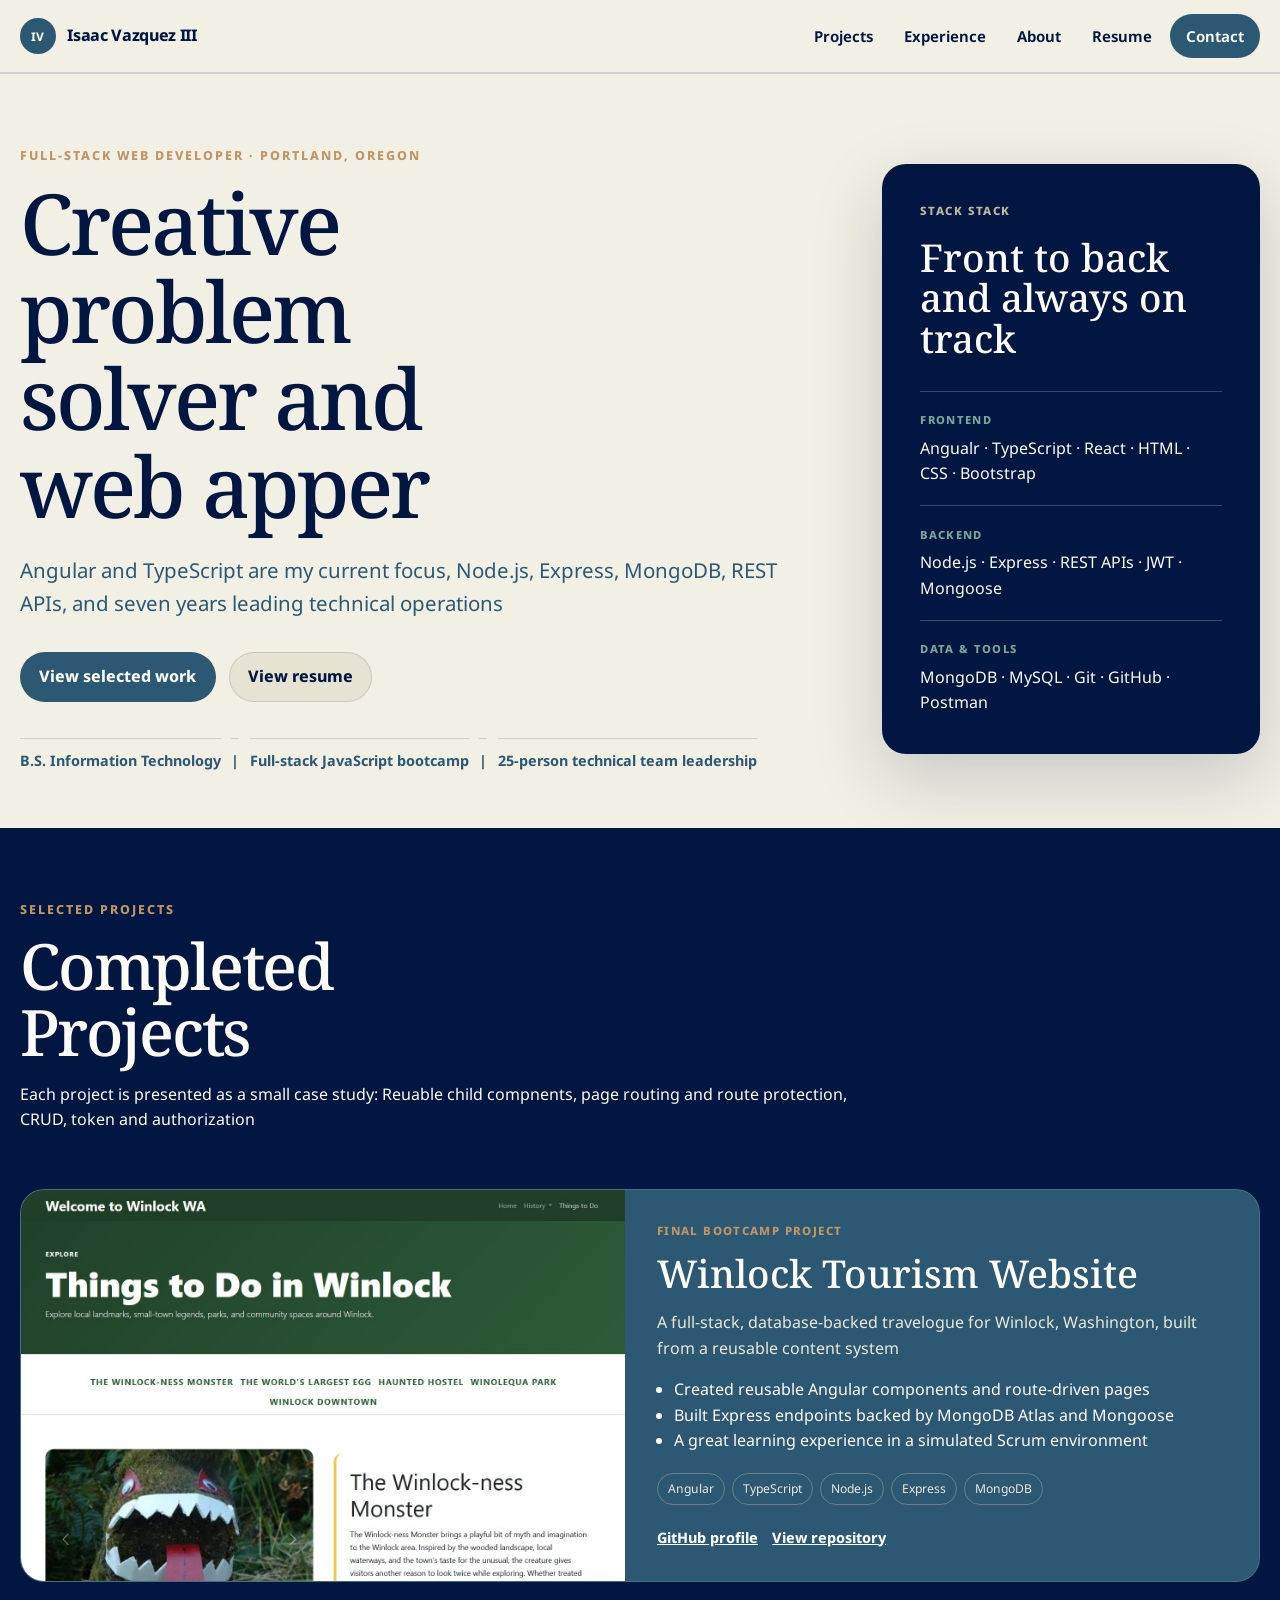
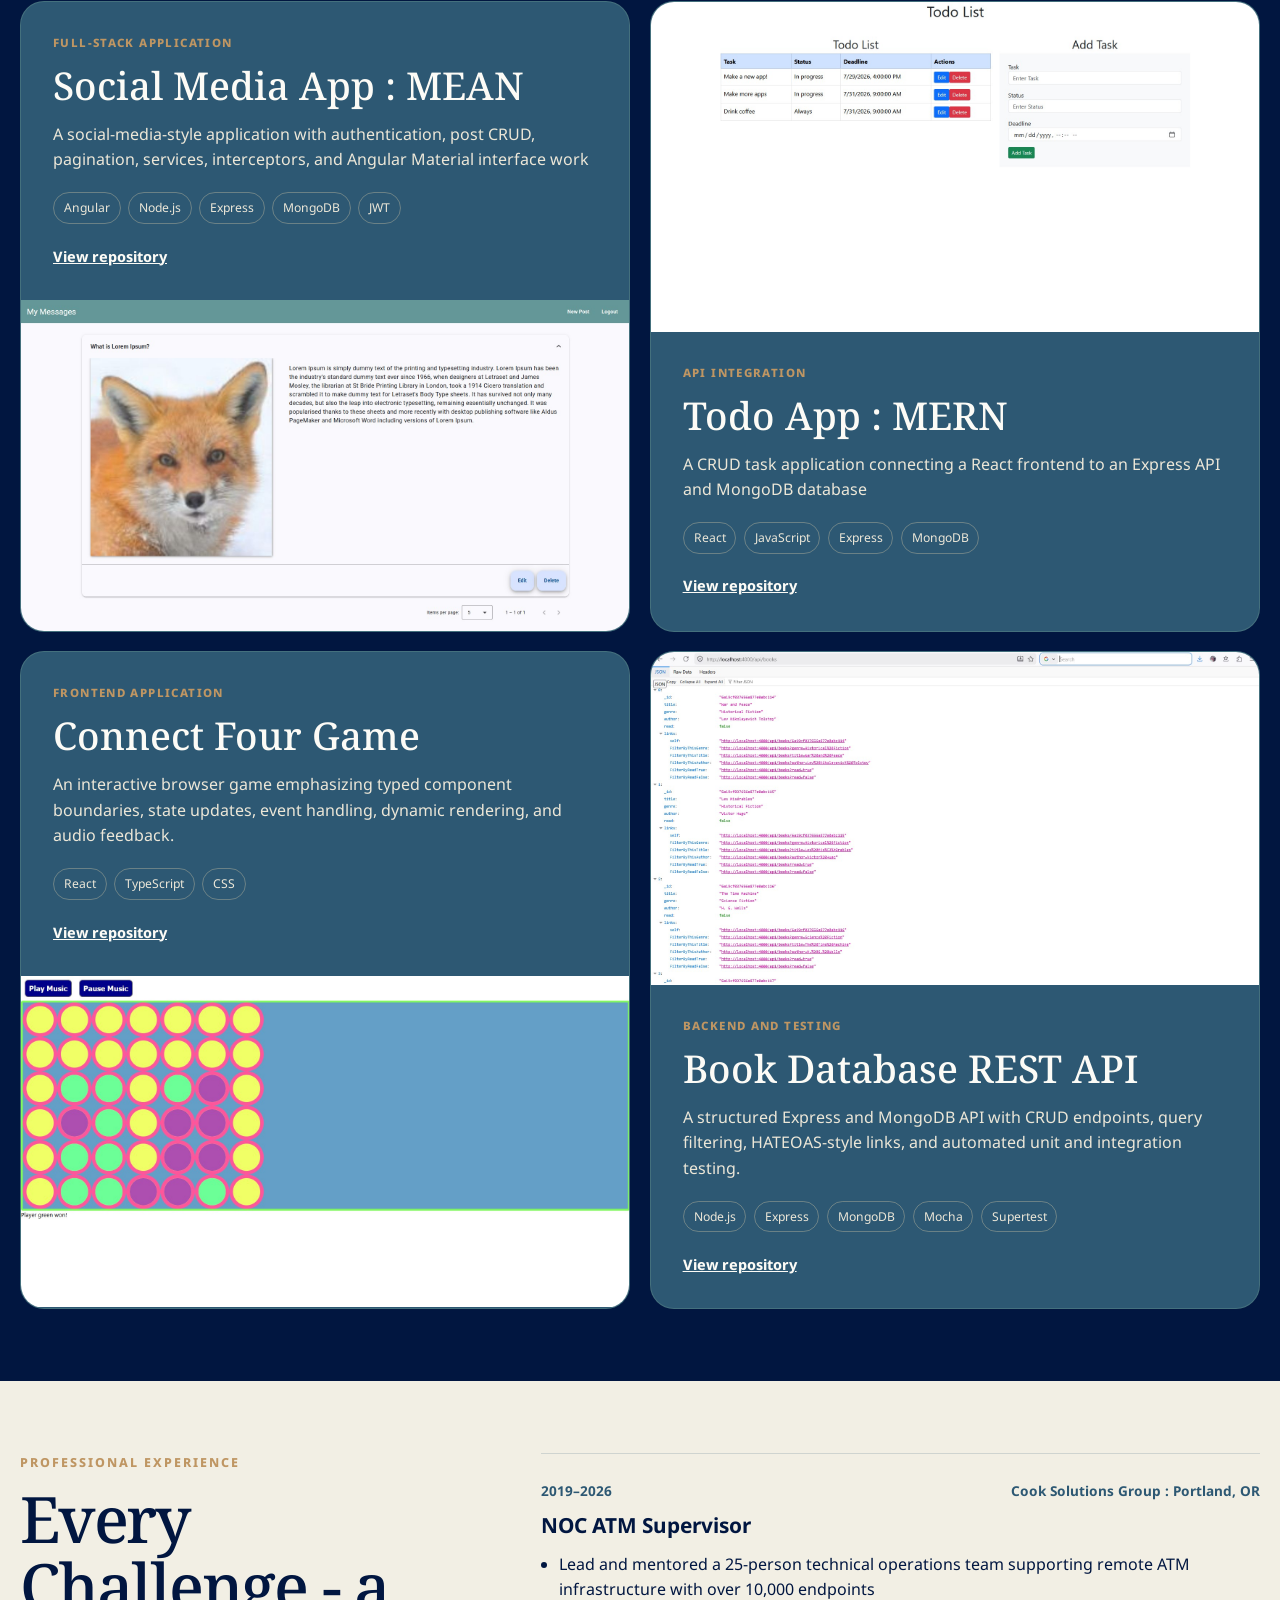
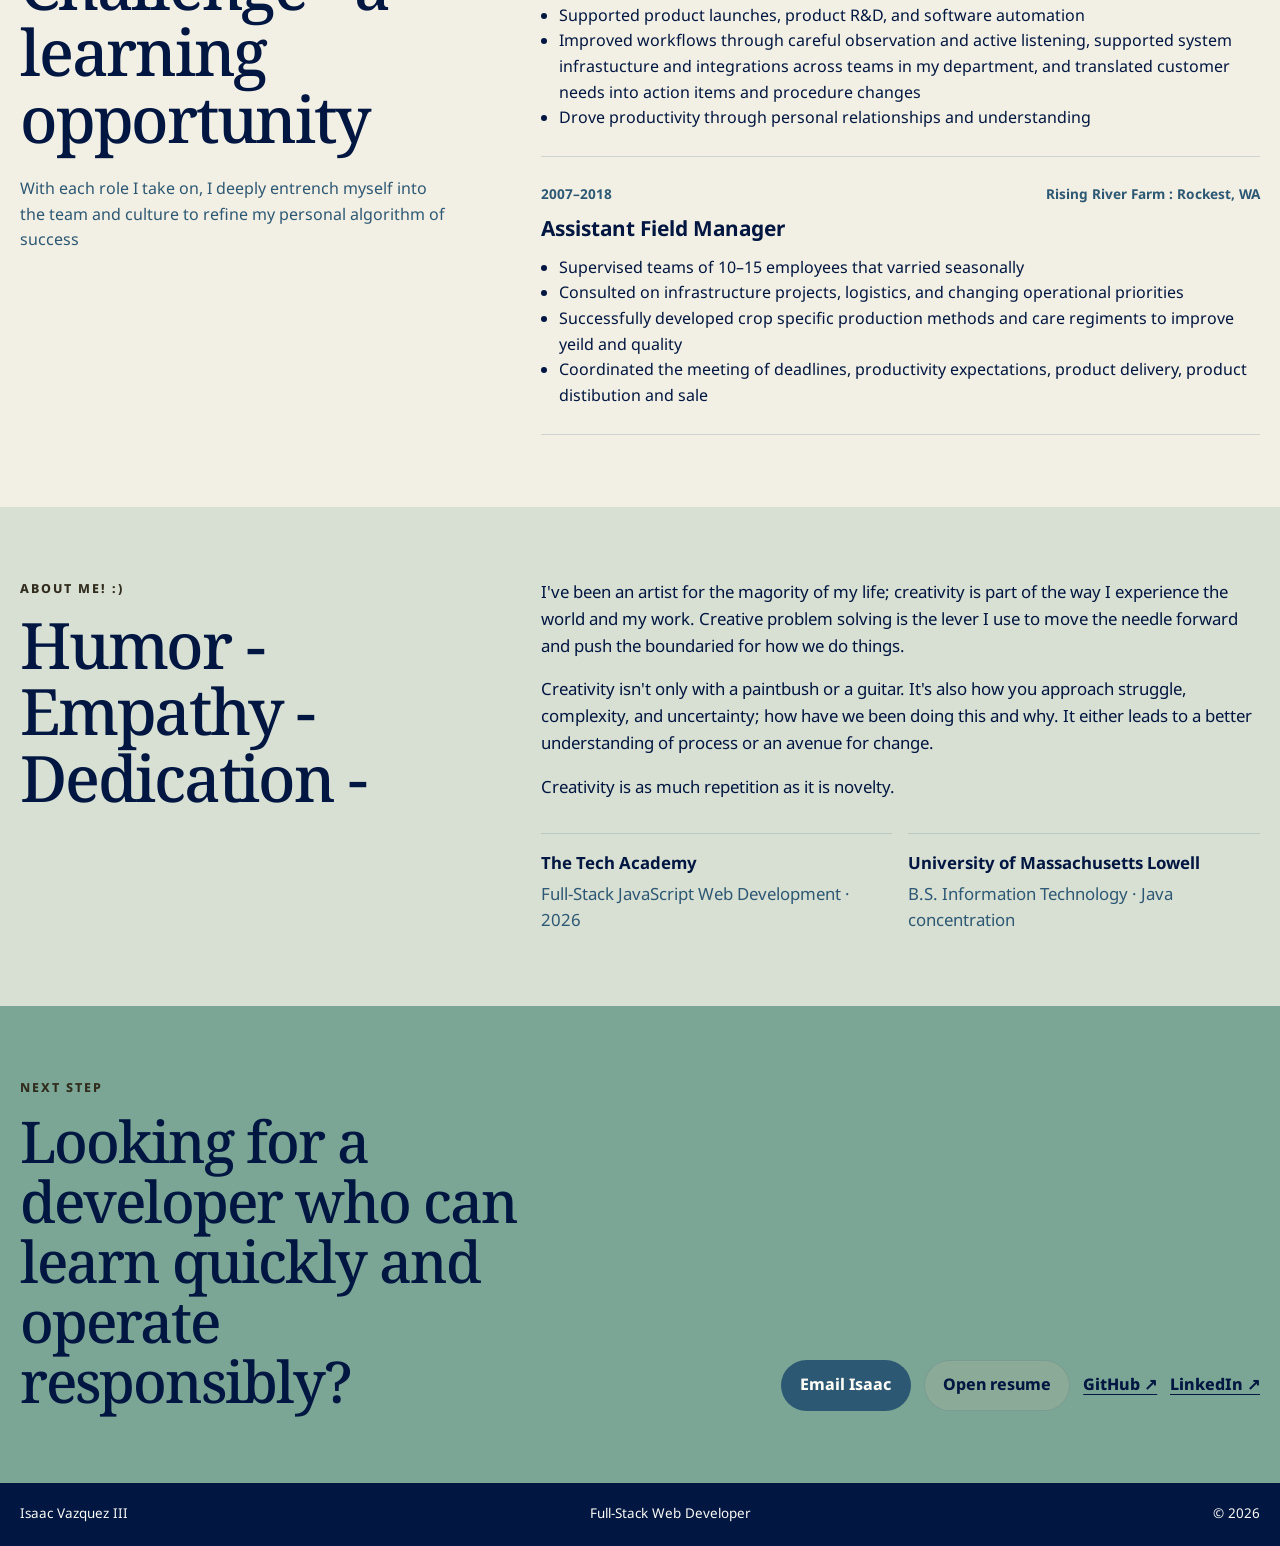
==== commit 004a2ef3: "Updates" ====
--- a/index.html
+++ b/index.html
@@ -10,6 +10,16 @@
     <title>Isaac Vazquez III | Full-Stack Web Developer</title>
     <link rel="stylesheet" href="styles.css" />
     <link rel="icon" type="image/x-icon" href="assets/projects/favicon.png" />
+    <link rel="preconnect" href="https://fonts.googleapis.com" />
+    <link rel="preconnect" href="https://fonts.gstatic.com" crossorigin />
+    <link
+      href="https://fonts.googleapis.com/css2?family=Noto+Serif:ital,wght@0,100..900;1,100..900&display=swap"
+      rel="stylesheet"
+    />
+    <link
+      href="https://fonts.googleapis.com/css2?family=Noto+Sans:ital,wght@0,100..900;1,100..900&display=swap"
+      rel="stylesheet"
+    />
     <script src="script.js" defer></script>
   </head>
   <body>
@@ -335,7 +345,7 @@
       <section class="section section-soft" id="about">
         <div class="shell about-grid">
           <div>
-            <p class="eyebrow" style="color: rgb(49, 45, 30);">About me! :)</p>
+            <p class="eyebrow" style="color: rgb(49, 45, 30)">About me! :)</p>
             <h2>Humor - Empathy - Dedication -</h2>
           </div>
           <div class="about-copy">
@@ -351,9 +361,7 @@
               been doing this and why. It either leads to a better understanding
               of process or an avenue for change.
             </p>
-            <p>
-              Creativity is as much repetition as it is novelty.
-            </p>
+            <p>Creativity is as much repetition as it is novelty.</p>
             <div class="education-row">
               <div>
                 <strong>The Tech Academy</strong>
@@ -371,7 +379,7 @@
       <section class="cta">
         <div class="shell cta-inner">
           <div>
-            <p class="eyebrow" style="color: rgb(49, 45, 30);">Next step</p>
+            <p class="eyebrow" style="color: rgb(49, 45, 30)">Next step</p>
             <h2>
               Looking for a developer who can learn quickly and operate
               responsibly?
--- a/styles.css
+++ b/styles.css
@@ -14,7 +14,7 @@
   --line: rgba(45, 88, 115, .18);
   --shadow: 0 24px 70px rgba(1, 22, 64, .18);
   --radius: 24px;
-  --shell: 1180px;
+  --shell: 1500px;
 }
 
 * { box-sizing: border-box; }
@@ -23,7 +23,7 @@
   margin: 0;
   color: var(--ink);
   background: var(--paper);
-  font-family: Inter, ui-sans-serif, system-ui, -apple-system, BlinkMacSystemFont, "Segoe UI", sans-serif;
+  font-family: "Noto Sans", sans-serif;
   line-height: 1.6;
 }
 a { color: inherit; }
@@ -55,7 +55,7 @@
 .hero-grid { display: grid; grid-template-columns: minmax(0, 1.35fr) minmax(100px, .65fr); gap: clamp(2rem, 6vw, 6rem); align-items: center; }
 .eyebrow { margin: 0 0 .8rem; color: var(--ochre); text-transform: uppercase; letter-spacing: .16em; font-size: .78rem; font-weight: 800; }
 .hero h1, .section-heading h2, .experience-grid h2, .about-grid h2, .cta h2 {
-  margin: 0; font-family: Georgia, "Times New Roman", serif; font-weight: 500; line-height: 1.04; letter-spacing: -.035em;
+  margin: 0; font-family: "Noto Serif", serif; font-weight: 500; line-height: 1.04; letter-spacing: -.035em;
 }
 .hero h1 { font-size: clamp(3rem, 6.6vw, 6.6rem); max-width: 12ch; }
 .hero-lede { max-width: 65ch; margin: 1.5rem 0 0; font-size: clamp(1.05rem, 1.8vw, 1.28rem); color: var(--ink-soft); }
@@ -69,7 +69,7 @@
 
 .hero-panel { background: var(--wave-deep); color: var(--surface); border-radius: var(--radius); padding: clamp(1.5rem, 3vw, 2.4rem); box-shadow: var(--shadow); }
 .panel-label { margin: 0 0 1rem; text-transform: uppercase; letter-spacing: .14em; font-weight: 800; font-size: .72rem; color: var(--sand); }
-.hero-panel h2 { margin: 0; font-family: Georgia, serif; font-weight: 500; font-size: clamp(1.9rem, 3vw, 2.8rem); line-height: 1.06; }
+.hero-panel h2 { margin: 0; font-family: "Noto Serif", serif;; font-weight: 500; font-size: clamp(1.9rem, 3vw, 2.8rem); line-height: 1.06; }
 .stack-groups { margin-top: 2rem; display: grid; gap: 1.15rem; }
 .stack-groups div { border-top: 1px solid rgba(252, 251, 246, .22); padding-top: .9rem; }
 .stack-groups span { color: var(--seafoam); text-transform: uppercase; letter-spacing: .12em; font-size: .7rem; font-weight: 800; }
@@ -89,7 +89,7 @@
 .media-note { position: absolute; left: 1rem; bottom: 1rem; padding: .45rem .7rem; border-radius: 999px; background: rgba(1, 22, 64, .88); color: var(--surface); font-size: .72rem; font-weight: 750; }
 .project-copy { padding: clamp(1.25rem, 3vw, 2rem); }
 .project-number { margin: 0 0 .8rem; color: var(--ochre); text-transform: uppercase; letter-spacing: .12em; font-size: .72rem; font-weight: 800; }
-.project-card h3 { margin: 0; font-family: Georgia, serif; font-weight: 500; font-size: clamp(1.6rem, 3vw, 2.65rem); line-height: 1.06; }
+.project-card h3 { margin: 0; font-family: "Noto Serif", serif;; font-weight: 500; font-size: clamp(1.6rem, 3vw, 2.65rem); line-height: 1.06; }
 .project-summary { color: #ece7d8; }
 .project-points { padding-left: 1.1rem; color: var(--surface); }
 .tag-row { display: flex; gap: .45rem; flex-wrap: wrap; margin-top: 1.2rem; }
@@ -130,7 +130,7 @@
 }
 .resume-header { display: grid; grid-template-columns: 1fr auto; gap: 1.5rem; padding-bottom: .18in; border-bottom: 3px solid var(--wave); }
 .resume-kicker { margin: 0; text-transform: uppercase; letter-spacing: .15em; color: var(--ochre); font-size: 9pt; font-weight: 850; }
-.resume-header h1 { margin: .03in 0; font-family: Georgia, serif; font-size: 28pt; font-weight: 500; letter-spacing: -.03em; line-height: 1; }
+.resume-header h1 { margin: .03in 0; font-family: "Noto Serif", serif; font-size: 28pt; font-weight: 500; letter-spacing: -.03em; line-height: 1; }
 .resume-positioning { margin: 0; color: var(--ink-soft); font-size: 9.5pt; font-weight: 700; }
 .resume-contact { display: grid; justify-items: end; align-content: start; font-style: normal; font-size: 8.2pt; line-height: 1.35; }
 .resume-contact a { text-decoration: none; }
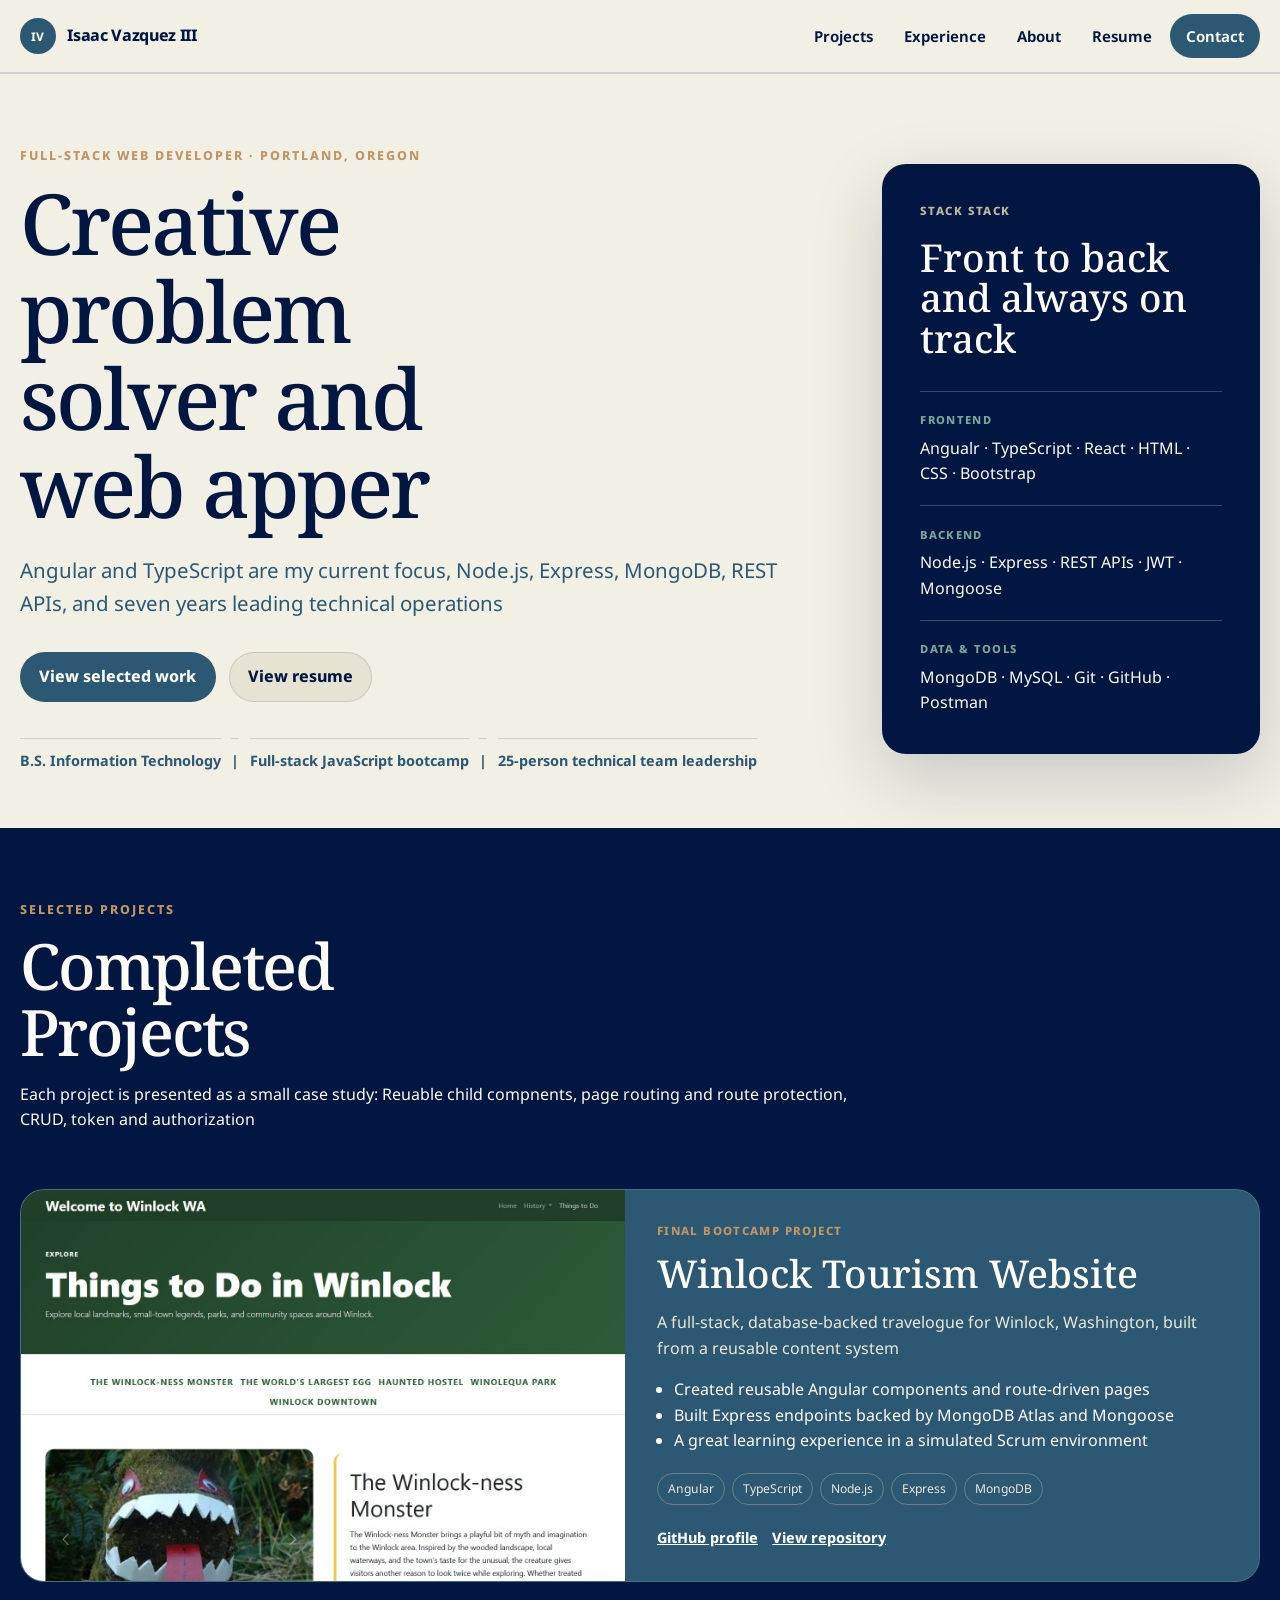
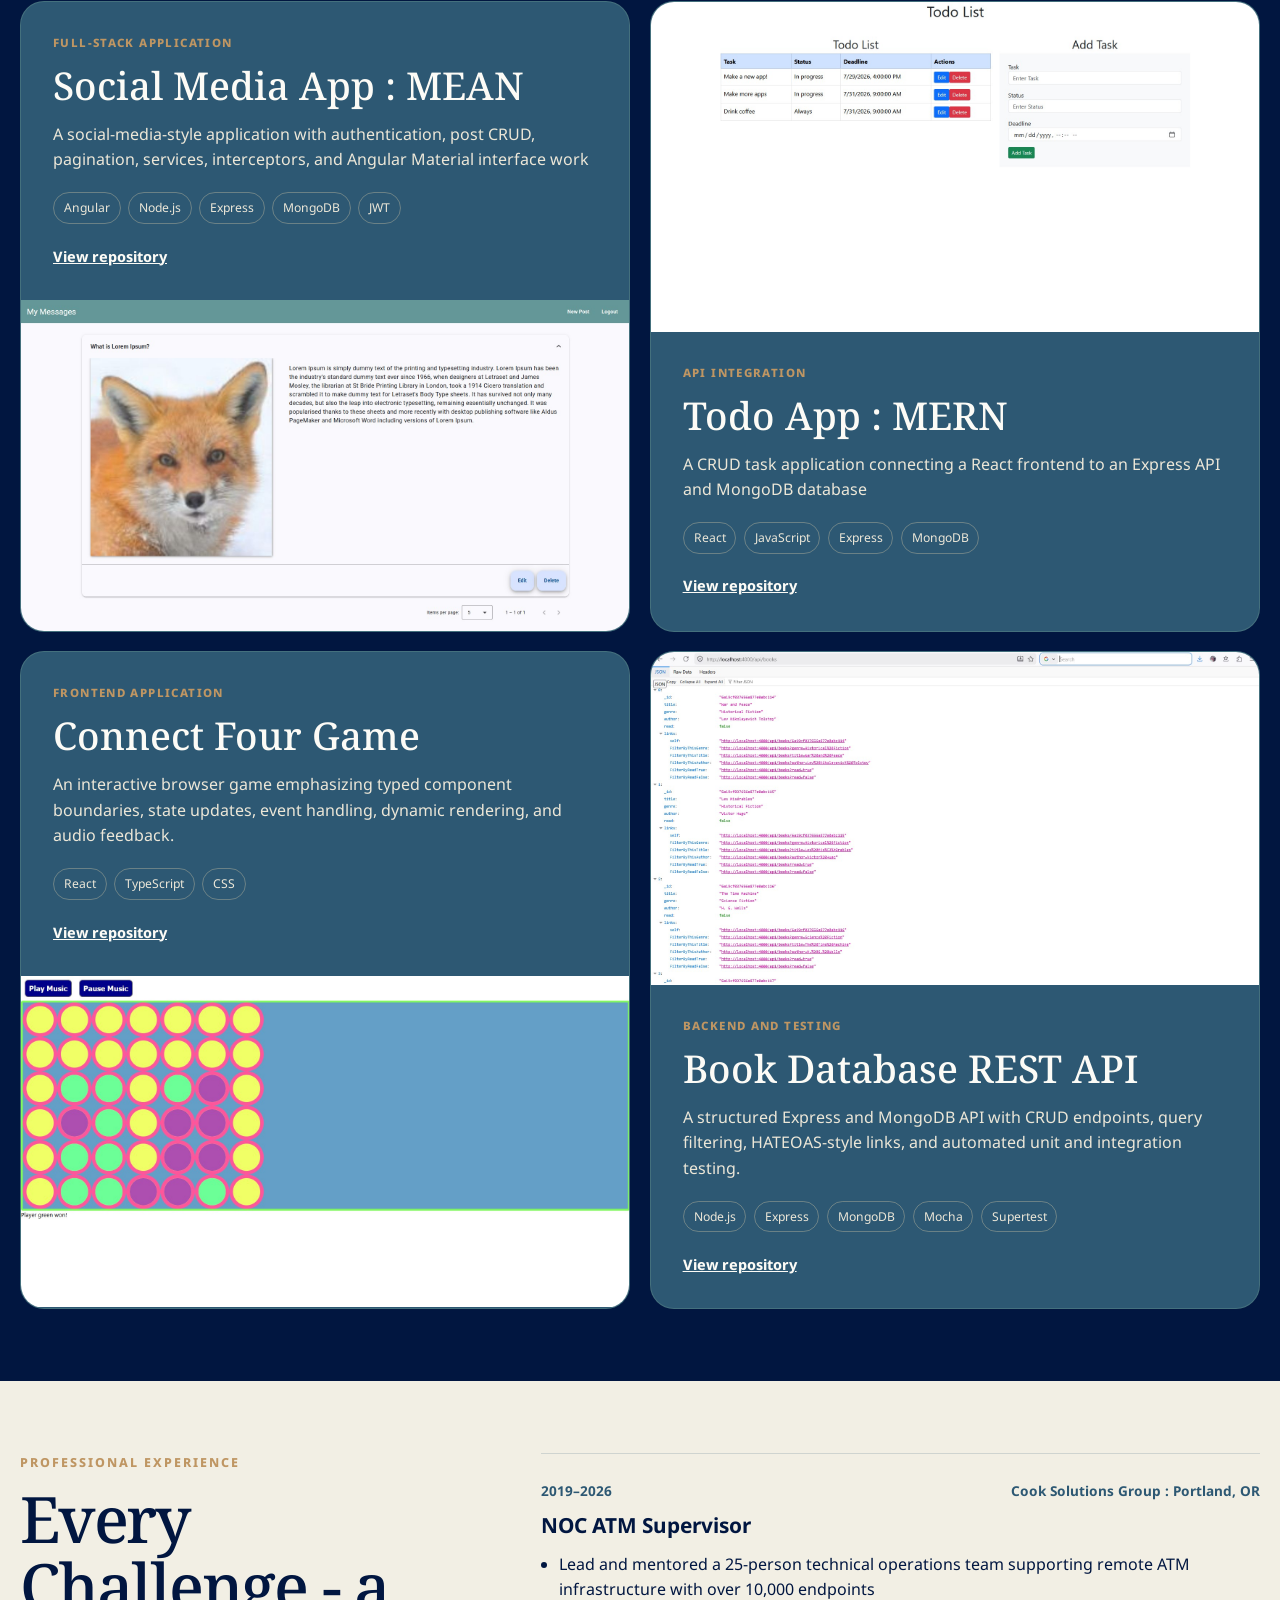
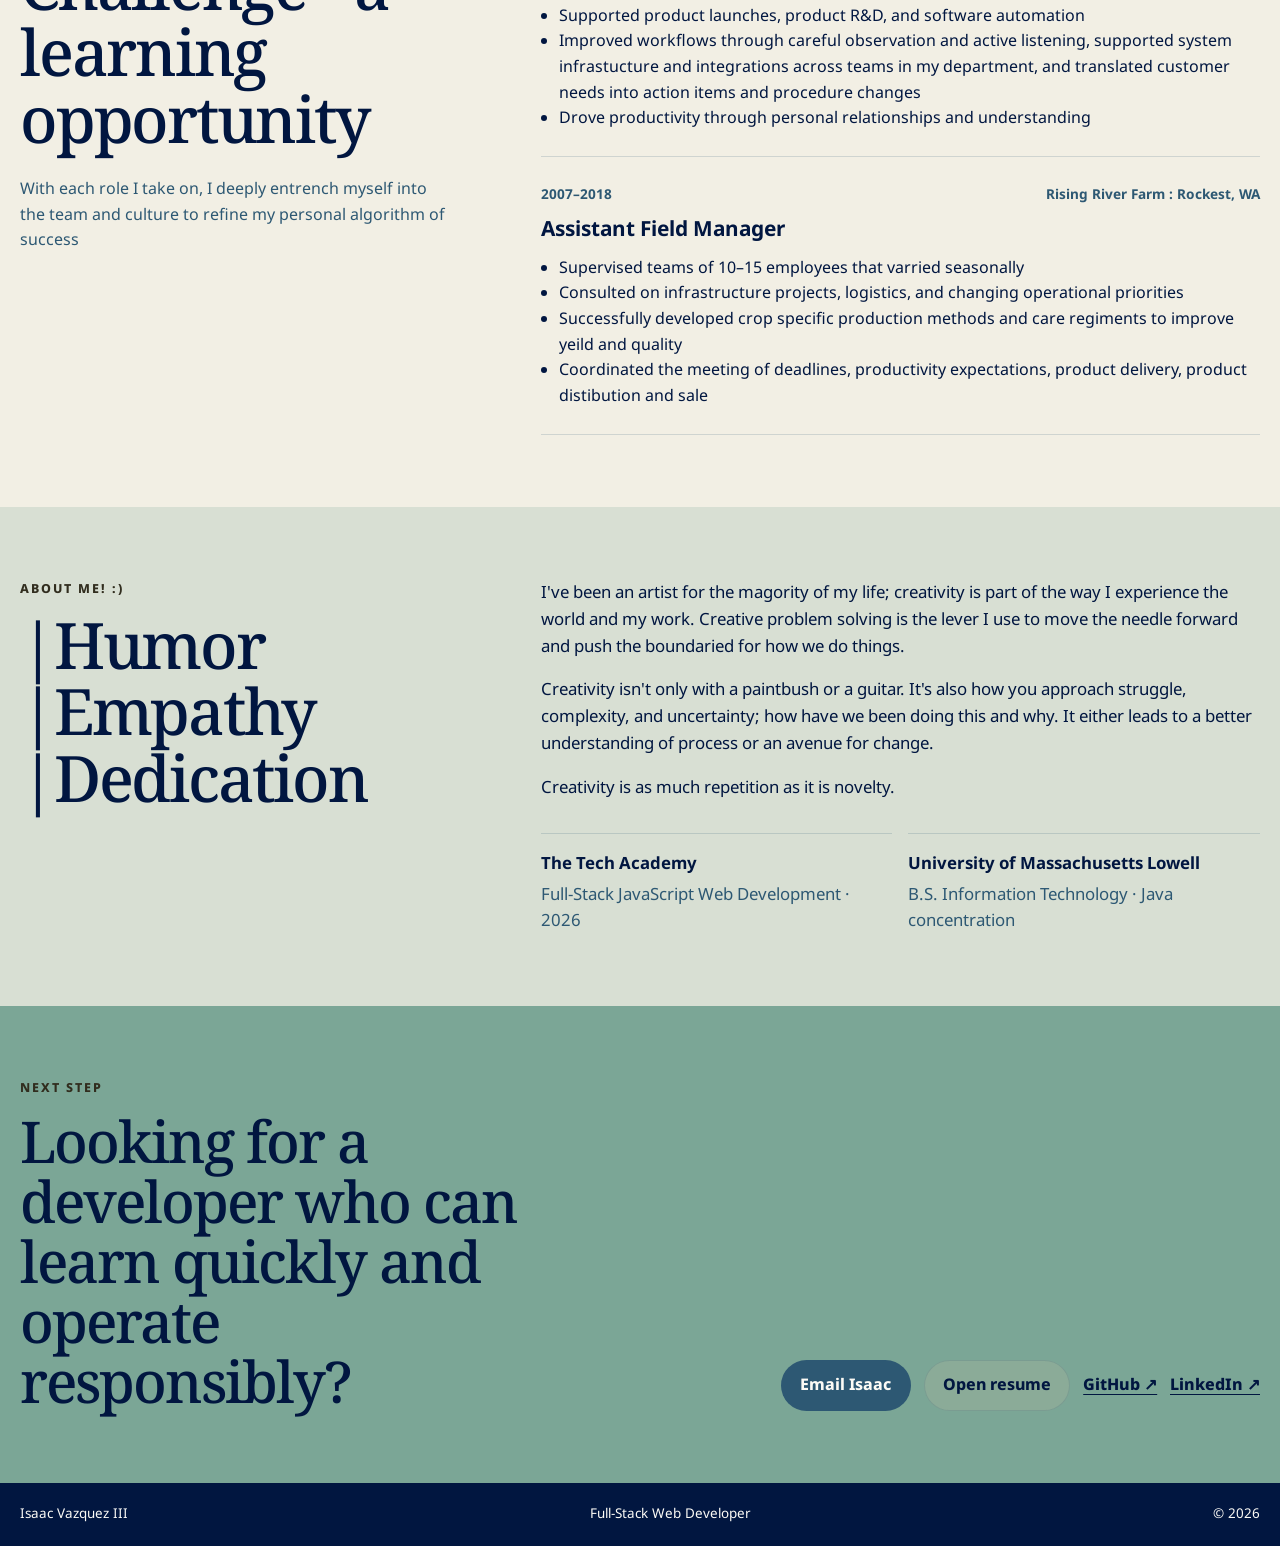
==== commit 4eb2353e: "Update index.html" ====
--- a/index.html
+++ b/index.html
@@ -346,7 +346,9 @@
         <div class="shell about-grid">
           <div>
             <p class="eyebrow" style="color: rgb(49, 45, 30)">About me! :)</p>
-            <h2>Humor - Empathy - Dedication -</h2>
+            <h2>|Humor</h2>
+            <h2>|Empathy</h2>
+            <h2>|Dedication</h2>
           </div>
           <div class="about-copy">
             <p>
--- a/styles.css
+++ b/styles.css
@@ -14,7 +14,7 @@
   --line: rgba(45, 88, 115, .18);
   --shadow: 0 24px 70px rgba(1, 22, 64, .18);
   --radius: 24px;
-  --shell: 1500px;
+  --shell: 1350px;
 }
 
 * { box-sizing: border-box; }
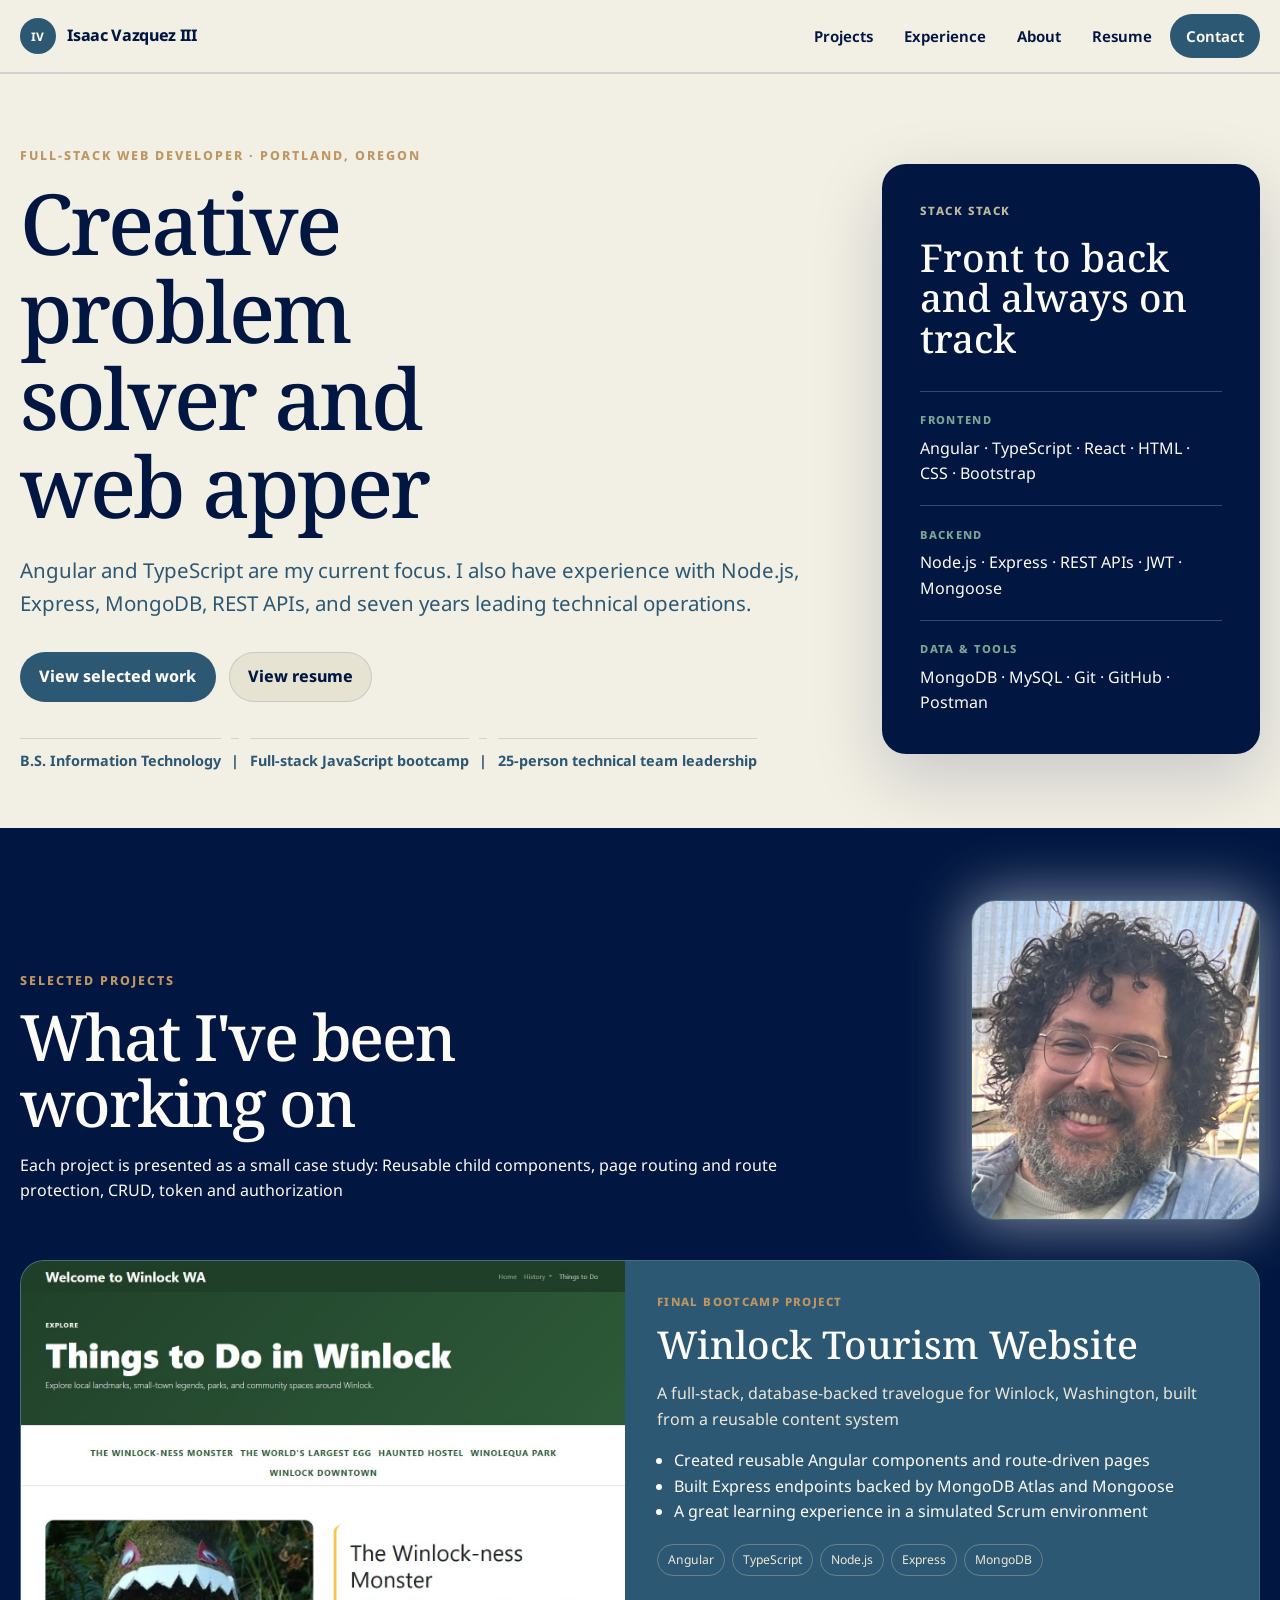
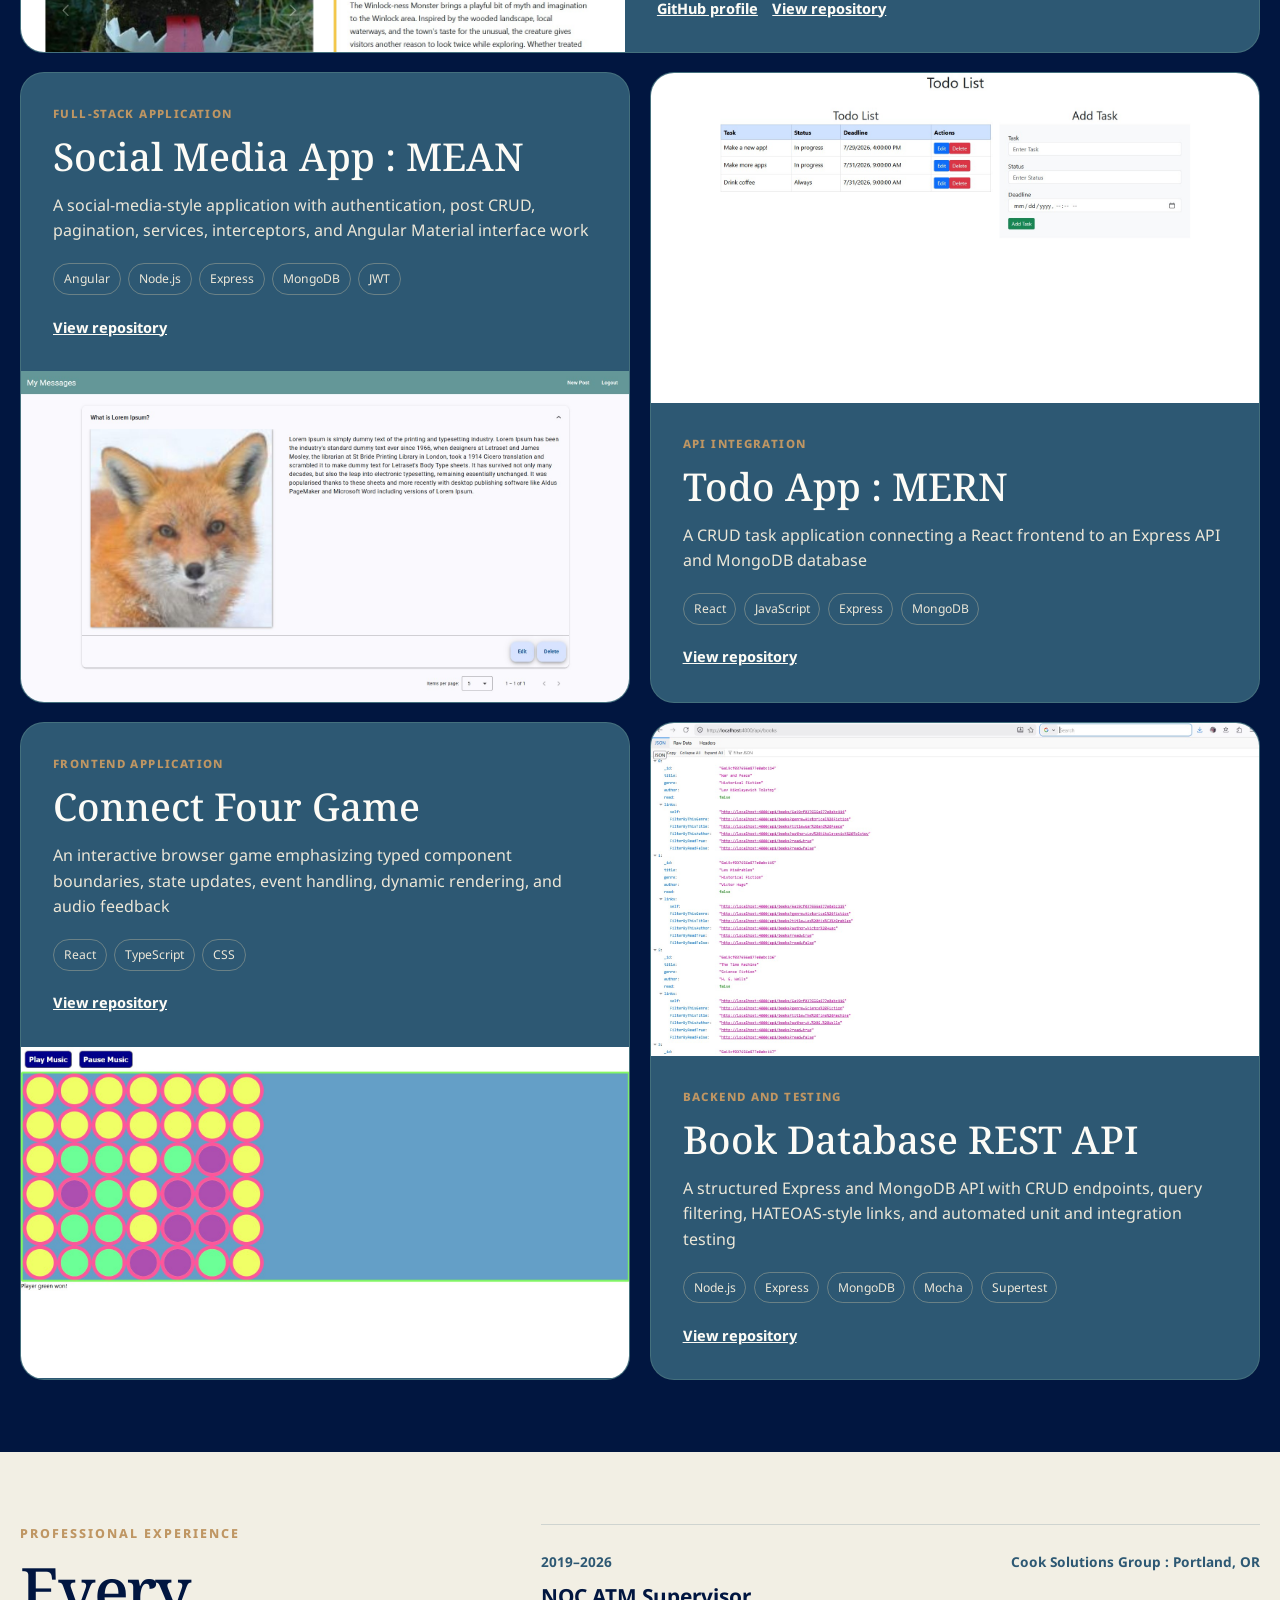
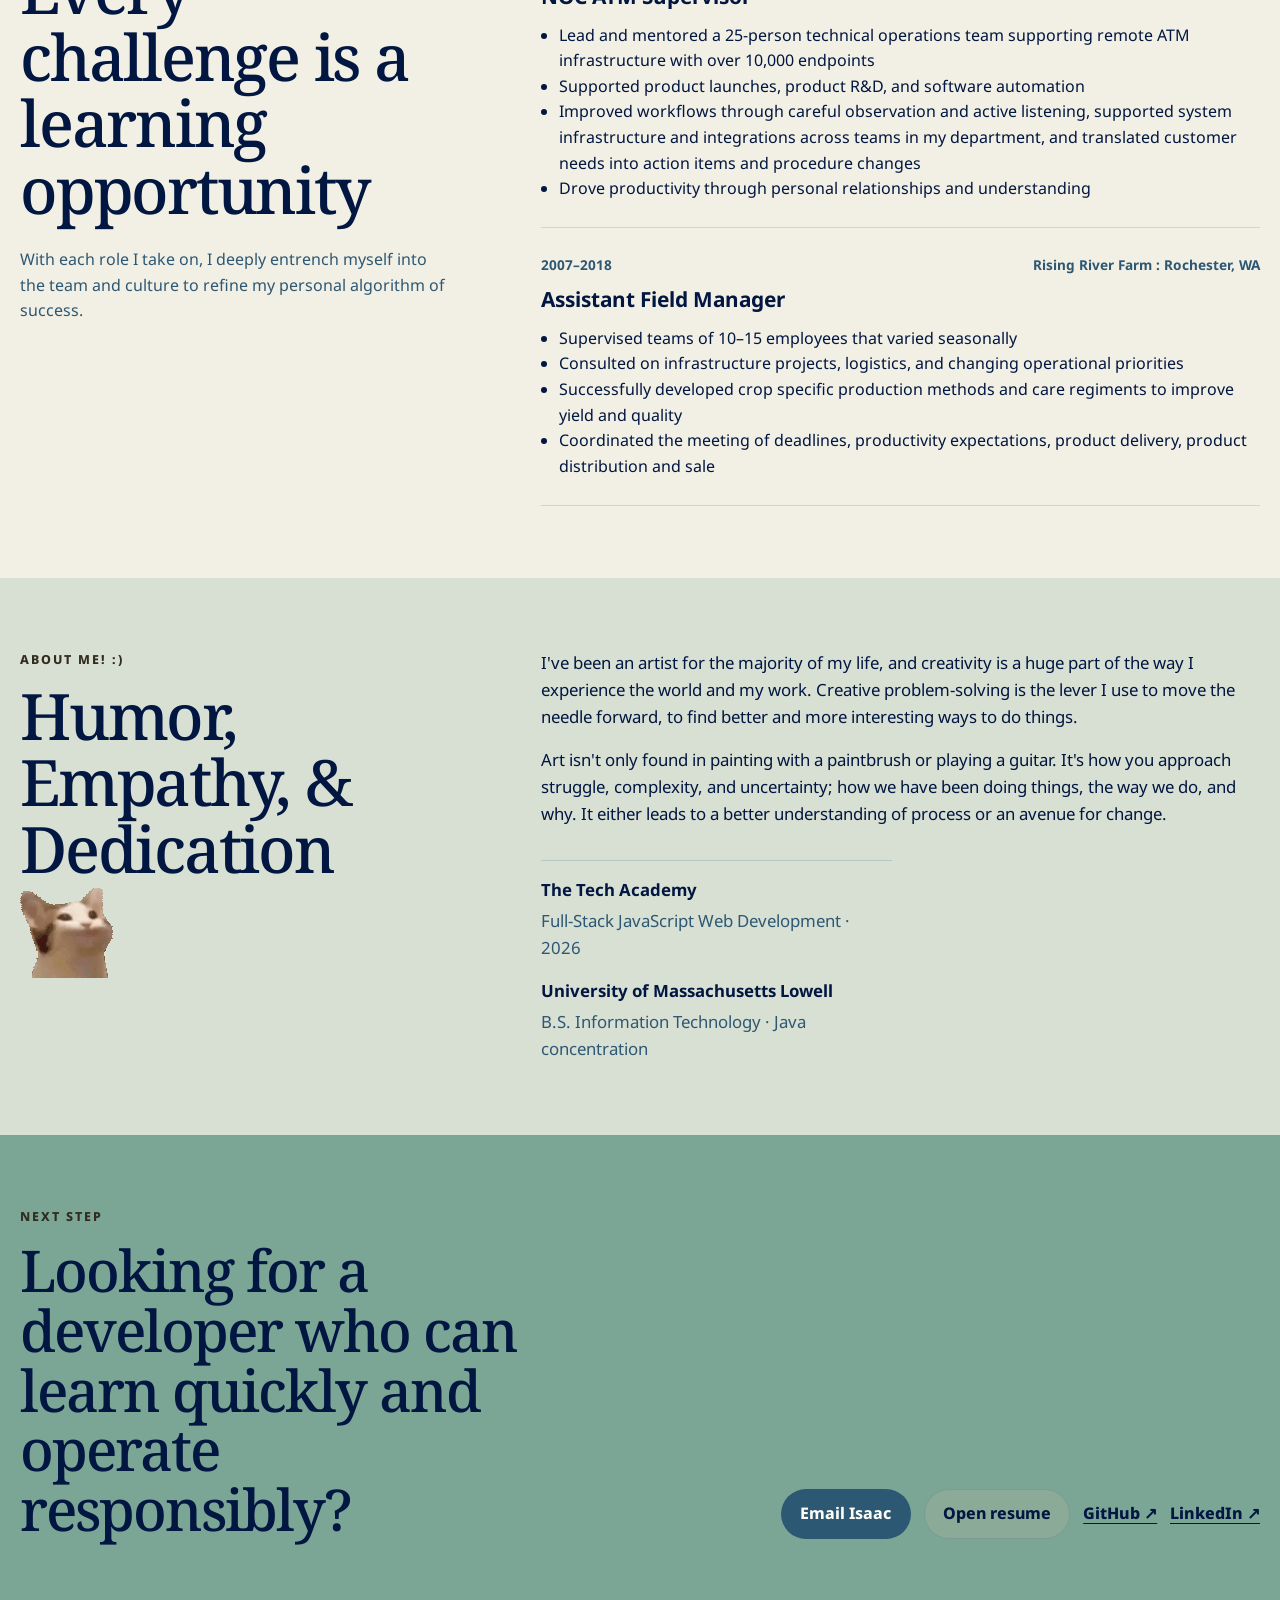
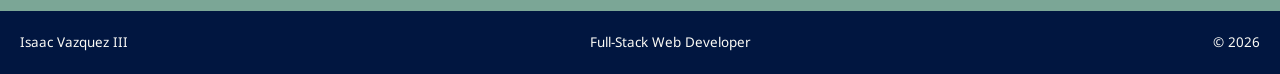
==== commit 7a789fcf: "Some Updates" ====
--- a/index.html
+++ b/index.html
@@ -56,8 +56,9 @@
             <p class="eyebrow">Full-stack web developer · Portland, Oregon</p>
             <h1>Creative problem solver and web apper</h1>
             <p class="hero-lede">
-              Angular and TypeScript are my current focus, Node.js, Express,
-              MongoDB, REST APIs, and seven years leading technical operations
+              Angular and TypeScript are my current focus. I also have
+              experience with Node.js, Express, MongoDB, REST APIs, and seven
+              years leading technical operations.
             </p>
             <div class="hero-actions">
               <a class="button button-primary" href="#projects"
@@ -82,7 +83,7 @@
             <div class="stack-groups">
               <div>
                 <span>Frontend</span>
-                <p>Angualr · TypeScript · React · HTML · CSS · Bootstrap</p>
+                <p>Angular · TypeScript · React · HTML · CSS · Bootstrap</p>
               </div>
               <div>
                 <span>Backend</span>
@@ -102,12 +103,15 @@
           <div class="section-heading">
             <div>
               <p class="eyebrow">Selected projects</p>
-              <h2>Completed Projects</h2>
+              <h2>What I've been working on</h2>
               <p>
-                Each project is presented as a small case study: Reuable child
-                compnents, page routing and route protection, CRUD, token and
+                Each project is presented as a small case study: Reusable child
+                components, page routing and route protection, CRUD, token and
                 authorization
               </p>
+            </div>
+            <div>
+              <img src="./assets/projects/me.jpg" class="project-card project-featured meHero">
             </div>
           </div>
 
@@ -218,7 +222,7 @@
                 <p class="project-summary">
                   An interactive browser game emphasizing typed component
                   boundaries, state updates, event handling, dynamic rendering,
-                  and audio feedback.
+                  and audio feedback
                 </p>
                 <div class="tag-row">
                   <span>React</span><span>TypeScript</span><span>CSS</span>
@@ -253,7 +257,7 @@
                 <p class="project-summary">
                   A structured Express and MongoDB API with CRUD endpoints,
                   query filtering, HATEOAS-style links, and automated unit and
-                  integration testing.
+                  integration testing
                 </p>
                 <div class="tag-row">
                   <span>Node.js</span><span>Express</span><span>MongoDB</span
@@ -277,10 +281,10 @@
         <div class="shell experience-grid">
           <div>
             <p class="eyebrow">Professional experience</p>
-            <h2>Every Challenge - a learning opportunity</h2>
+            <h2>Every challenge is a learning opportunity</h2>
             <p class="section-intro">
               With each role I take on, I deeply entrench myself into the team
-              and culture to refine my personal algorithm of success
+              and culture to refine my personal algorithm of success.
             </p>
           </div>
 
@@ -303,7 +307,7 @@
                 </li>
                 <li>
                   Improved workflows through careful observation and active
-                  listening, supported system infrastucture and integrations
+                  listening, supported system infrastructure and integrations
                   across teams in my department, and translated customer needs
                   into action items and procedure changes
                 </li>
@@ -317,12 +321,12 @@
             <article class="timeline-item">
               <div class="timeline-meta">
                 <span>2007–2018</span>
-                <span>Rising River Farm : Rockest, WA</span>
+                <span>Rising River Farm : Rochester, WA</span>
               </div>
               <h3>Assistant Field Manager</h3>
               <ul>
                 <li>
-                  Supervised teams of 10–15 employees that varried seasonally
+                  Supervised teams of 10–15 employees that varied seasonally
                 </li>
                 <li>
                   Consulted on infrastructure projects, logistics, and changing
@@ -330,11 +334,11 @@
                 </li>
                 <li>
                   Successfully developed crop specific production methods and
-                  care regiments to improve yeild and quality
+                  care regiments to improve yield and quality
                 </li>
                 <li>
                   Coordinated the meeting of deadlines, productivity
-                  expectations, product delivery, product distibution and sale
+                  expectations, product delivery, product distribution and sale
                 </li>
               </ul>
             </article>
@@ -346,30 +350,28 @@
         <div class="shell about-grid">
           <div>
             <p class="eyebrow" style="color: rgb(49, 45, 30)">About me! :)</p>
-            <h2>|Humor</h2>
-            <h2>|Empathy</h2>
-            <h2>|Dedication</h2>
+            <h2>Humor, Empathy, & Dedication</h2>
+            <img src="./assets/projects/cat.gif">
           </div>
           <div class="about-copy">
             <p>
-              I've been an artist for the magority of my life; creativity is
-              part of the way I experience the world and my work. Creative
-              problem solving is the lever I use to move the needle forward and
-              push the boundaried for how we do things.
+              I've been an artist for the majority of my life, and creativity is
+              a huge part of the way I experience the world and my work.
+              Creative problem-solving is the lever I use to move the needle
+              forward, to find better and more interesting ways to do things.
             </p>
             <p>
-              Creativity isn't only with a paintbush or a guitar. It's also how
-              you approach struggle, complexity, and uncertainty; how have we
-              been doing this and why. It either leads to a better understanding
-              of process or an avenue for change.
+              Art isn't only found in painting with a paintbrush or playing a
+              guitar. It's how you approach struggle, complexity, and
+              uncertainty; how we have been doing things, the way we do, and why.
+              It either leads to a better understanding of process or an avenue
+              for change.
             </p>
-            <p>Creativity is as much repetition as it is novelty.</p>
             <div class="education-row">
               <div>
                 <strong>The Tech Academy</strong>
                 <span>Full-Stack JavaScript Web Development · 2026</span>
-              </div>
-              <div>
+                <p></p>
                 <strong>University of Massachusetts Lowell</strong>
                 <span>B.S. Information Technology · Java concentration</span>
               </div>
--- a/styles.css
+++ b/styles.css
@@ -11,14 +11,18 @@
   --ink-soft: var(--wave);
   --paper: #f2efe4;
   --surface: #fcfbf6;
-  --line: rgba(45, 88, 115, .18);
-  --shadow: 0 24px 70px rgba(1, 22, 64, .18);
+  --line: rgba(45, 88, 115, 0.18);
+  --shadow: 0 24px 70px rgba(1, 22, 64, 0.18);
   --radius: 24px;
   --shell: 1350px;
 }
 
-* { box-sizing: border-box; }
-html { scroll-behavior: smooth; }
+* {
+  box-sizing: border-box;
+}
+html {
+  scroll-behavior: smooth;
+}
 body {
   margin: 0;
   color: var(--ink);
@@ -26,159 +30,699 @@
   font-family: "Noto Sans", sans-serif;
   line-height: 1.6;
 }
-a { color: inherit; }
-img { display: block; max-width: 100%; }
-button { font: inherit; }
-.shell { width: min(calc(100% - 2.5rem), var(--shell)); margin-inline: auto; }
-.skip-link { position: fixed; left: 1rem; top: -4rem; z-index: 1000; background: var(--surface); padding: .75rem 1rem; }
-.skip-link:focus { top: 1rem; }
+a {
+  color: inherit;
+}
+img {
+  display: block;
+  max-width: 100%;
+}
+button {
+  font: inherit;
+}
+.shell {
+  width: min(calc(100% - 2.5rem), var(--shell));
+  margin-inline: auto;
+}
+.skip-link {
+  position: fixed;
+  left: 1rem;
+  top: -4rem;
+  z-index: 1000;
+  background: var(--surface);
+  padding: 0.75rem 1rem;
+}
+.skip-link:focus {
+  top: 1rem;
+}
 
 .site-header {
-  position: sticky; top: 0; z-index: 100;
-  background: rgba(242, 239, 228, .92);
+  position: sticky;
+  top: 0;
+  z-index: 100;
+  background: rgba(242, 239, 228, 0.92);
   backdrop-filter: blur(16px);
   border-bottom: 2px solid var(--line);
 }
-.nav { min-height: 72px; display: flex; align-items: center; justify-content: space-between; gap: 1rem; }
-.wordmark { display: inline-flex; align-items: center; gap: .7rem; font-weight: 750; text-decoration: none; letter-spacing: -.02em; }
+.nav {
+  min-height: 72px;
+  display: flex;
+  align-items: center;
+  justify-content: space-between;
+  gap: 1rem;
+}
+.wordmark {
+  display: inline-flex;
+  align-items: center;
+  gap: 0.7rem;
+  font-weight: 750;
+  text-decoration: none;
+  letter-spacing: -0.02em;
+}
 .wordmark-mark {
-  display: grid; place-items: center; width: 2.25rem; aspect-ratio: 1;
-  border-radius: 50%; background: var(--wave); color: var(--surface); font-size: .74rem; letter-spacing: .04em;
-}
-.nav-links { display: flex; align-items: center; gap: .25rem; }
-.nav-links a { text-decoration: none; padding: .65rem .85rem; border-radius: 999px; font-weight: 650; font-size: .94rem; }
-.nav-links a:hover, .nav-links a:focus-visible { background: rgba(45, 88, 115, .10); outline: none; }
-.nav-links .nav-cta { background: var(--wave); color: var(--surface); padding-inline: 1rem; }
-.menu-toggle { display: none; border: 1px solid var(--line); background: transparent; border-radius: 999px; padding: .55rem .9rem; }
-
-.hero { padding: clamp(4.5rem, 9vw, 1rem) 0 3.5rem; overflow: hidden; }
-.hero-grid { display: grid; grid-template-columns: minmax(0, 1.35fr) minmax(100px, .65fr); gap: clamp(2rem, 6vw, 6rem); align-items: center; }
-.eyebrow { margin: 0 0 .8rem; color: var(--ochre); text-transform: uppercase; letter-spacing: .16em; font-size: .78rem; font-weight: 800; }
-.hero h1, .section-heading h2, .experience-grid h2, .about-grid h2, .cta h2 {
-  margin: 0; font-family: "Noto Serif", serif; font-weight: 500; line-height: 1.04; letter-spacing: -.035em;
-}
-.hero h1 { font-size: clamp(3rem, 6.6vw, 6.6rem); max-width: 12ch; }
-.hero-lede { max-width: 65ch; margin: 1.5rem 0 0; font-size: clamp(1.05rem, 1.8vw, 1.28rem); color: var(--ink-soft); }
-.hero-actions, .cta-actions { display: flex; gap: .8rem; flex-wrap: wrap; margin-top: 2rem; align-items: center; }
-.button { display: inline-flex; align-items: center; justify-content: center; min-height: 46px; padding: .72rem 1.15rem; border: 1px solid transparent; border-radius: 999px; text-decoration: none; font-weight: 760; cursor: pointer; }
-.button-primary { background: var(--wave); color: var(--surface); }
-.button-primary:hover { background: var(--wave-deep); }
-.button-secondary { border-color: var(--line); background: rgba(191, 186, 159, .24); }
-.signal-list { list-style: none; padding: 0; margin: 2.2rem 0 0; display: flex; gap: .65rem; flex-wrap: wrap; }
-.signal-list li { border-top: 1px solid var(--line); padding-top: .65rem; font-size: .9rem; font-weight: 700; color: var(--ink-soft); }
-
-.hero-panel { background: var(--wave-deep); color: var(--surface); border-radius: var(--radius); padding: clamp(1.5rem, 3vw, 2.4rem); box-shadow: var(--shadow); }
-.panel-label { margin: 0 0 1rem; text-transform: uppercase; letter-spacing: .14em; font-weight: 800; font-size: .72rem; color: var(--sand); }
-.hero-panel h2 { margin: 0; font-family: "Noto Serif", serif;; font-weight: 500; font-size: clamp(1.9rem, 3vw, 2.8rem); line-height: 1.06; }
-.stack-groups { margin-top: 2rem; display: grid; gap: 1.15rem; }
-.stack-groups div { border-top: 1px solid rgba(252, 251, 246, .22); padding-top: .9rem; }
-.stack-groups span { color: var(--seafoam); text-transform: uppercase; letter-spacing: .12em; font-size: .7rem; font-weight: 800; }
-.stack-groups p { margin: .25rem 0 0; }
-
-.section { padding: clamp(4.5rem, 8vw, .5rem) 0; }
-.section-dark { background: var(--wave-deep); color: var(--surface); }
-.section-soft { background: rgba(123, 166, 150, .22); }
-.section-heading { display: grid; grid-template-columns: 1fr minmax(260px, .45fr); gap: 2rem; align-items: end; margin-bottom: 2.5rem; }
-.section-heading h2, .experience-grid h2, .about-grid h2, .cta h2 { font-size: clamp(2.4rem, 5vw, 4.6rem); max-width: 14ch; }
-.section-heading > p, .section-intro { margin: 0; color: var(--sand); }
-.project-list { display: grid; grid-template-columns: repeat(2, minmax(0,1fr)); gap: 1.2rem; }
-.project-card { overflow: hidden; border: 1px solid rgba(123, 166, 150, .30); border-radius: var(--radius); background: var(--wave); color: var(--surface); }
-.project-featured { grid-column: 1 / -1; display: grid; grid-template-columns: minmax(0,1.0fr) minmax(0,1.05fr); }
-.project-media { position: relative; min-height: 270px; background: var(--sand); }
-.project-media img { width: 100%; height: 100%; object-fit: cover; }
-.media-note { position: absolute; left: 1rem; bottom: 1rem; padding: .45rem .7rem; border-radius: 999px; background: rgba(1, 22, 64, .88); color: var(--surface); font-size: .72rem; font-weight: 750; }
-.project-copy { padding: clamp(1.25rem, 3vw, 2rem); }
-.project-number { margin: 0 0 .8rem; color: var(--ochre); text-transform: uppercase; letter-spacing: .12em; font-size: .72rem; font-weight: 800; }
-.project-card h3 { margin: 0; font-family: "Noto Serif", serif;; font-weight: 500; font-size: clamp(1.6rem, 3vw, 2.65rem); line-height: 1.06; }
-.project-summary { color: #ece7d8; }
-.project-points { padding-left: 1.1rem; color: var(--surface); }
-.tag-row { display: flex; gap: .45rem; flex-wrap: wrap; margin-top: 1.2rem; }
-.tag-row span { border: 1px solid rgba(191, 186, 159, .42); border-radius: 999px; padding: .32rem .62rem; color: #ece7d8; font-size: .76rem; }
-.project-links { display: flex; gap: .9rem; flex-wrap: wrap; margin-top: 1.3rem; font-size: .9rem; font-weight: 750; }
-.project-links a { color: var(--surface); }
-.link-muted { color: var(--seafoam); }
-
-.experience-grid, .about-grid { display: grid; grid-template-columns: minmax(0,.75fr) minmax(0,1.25fr); gap: clamp(2rem, 7vw, 7rem); align-items: start; }
-.experience-grid .section-intro { color: var(--ink-soft); margin-top: 1.5rem; max-width: 55ch; }
-.timeline { border-top: 1px solid var(--line); }
-.timeline-item { padding: 1.6rem 0; border-bottom: 1px solid var(--line); }
-.timeline-meta { display: flex; justify-content: space-between; gap: 1rem; color: var(--ink-soft); font-size: .85rem; font-weight: 700; }
-.timeline-item h3 { margin: .45rem 0 .6rem; font-size: 1.3rem; }
-.timeline-item ul { margin: 0; padding-left: 1.15rem; }
-
-.about-copy > p:first-child { margin-top: 0; }
-.about-copy { font-size: 1.05rem; }
-.education-row { display: grid; grid-template-columns: 1fr 1fr; gap: 1rem; margin-top: 2rem; }
-.education-row div { border-top: 1px solid var(--line); padding-top: 1rem; }
-.education-row strong, .education-row span { display: block; }
-.education-row span { color: var(--ink-soft); margin-top: .25rem; }
-
-.cta { padding: 4.5rem 0; background: var(--seafoam); }
-.cta-inner { display: grid; grid-template-columns: 1fr auto; gap: 2rem; align-items: end; }
-.cta h2 { max-width: 16ch; font-size: clamp(2.3rem, 4.5vw, 4rem); }
-.text-link { font-weight: 800; text-decoration-thickness: 1px; text-underline-offset: 4px; }
-.footer { background: var(--wave-deep); color: var(--surface); padding: 1.3rem 0; }
-.footer-inner { display: flex; justify-content: space-between; gap: 1rem; flex-wrap: wrap; font-size: .84rem; }
+  display: grid;
+  place-items: center;
+  width: 2.25rem;
+  aspect-ratio: 1;
+  border-radius: 50%;
+  background: var(--wave);
+  color: var(--surface);
+  font-size: 0.74rem;
+  letter-spacing: 0.04em;
+}
+.nav-links {
+  display: flex;
+  align-items: center;
+  gap: 0.25rem;
+}
+.nav-links a {
+  text-decoration: none;
+  padding: 0.65rem 0.85rem;
+  border-radius: 999px;
+  font-weight: 650;
+  font-size: 0.94rem;
+}
+.nav-links a:hover,
+.nav-links a:focus-visible {
+  background: rgba(45, 88, 115, 0.1);
+  outline: none;
+}
+.nav-links .nav-cta {
+  background: var(--wave);
+  color: var(--surface);
+  padding-inline: 1rem;
+}
+.menu-toggle {
+  display: none;
+  border: 1px solid var(--line);
+  background: transparent;
+  border-radius: 999px;
+  padding: 0.55rem 0.9rem;
+}
+
+.hero {
+  padding: clamp(4.5rem, 9vw, 1rem) 0 3.5rem;
+  overflow: hidden;
+}
+.hero-grid {
+  display: grid;
+  grid-template-columns: minmax(0, 1.35fr) minmax(100px, 0.65fr);
+  gap: clamp(2rem, 6vw, 6rem);
+  align-items: center;
+}
+.eyebrow {
+  margin: 0 0 0.8rem;
+  color: var(--ochre);
+  text-transform: uppercase;
+  letter-spacing: 0.16em;
+  font-size: 0.78rem;
+  font-weight: 800;
+}
+.hero h1,
+.section-heading h2,
+.experience-grid h2,
+.about-grid h2,
+.cta h2 {
+  margin: 0;
+  font-family: "Noto Serif", serif;
+  font-weight: 500;
+  line-height: 1.04;
+  letter-spacing: -0.035em;
+}
+.hero h1 {
+  font-size: clamp(3rem, 6.6vw, 6.6rem);
+  max-width: 12ch;
+}
+.hero-lede {
+  max-width: 65ch;
+  margin: 1.5rem 0 0;
+  font-size: clamp(1.05rem, 1.8vw, 1.28rem);
+  color: var(--ink-soft);
+}
+.hero-actions,
+.cta-actions {
+  display: flex;
+  gap: 0.8rem;
+  flex-wrap: wrap;
+  margin-top: 2rem;
+  align-items: center;
+}
+.button {
+  display: inline-flex;
+  align-items: center;
+  justify-content: center;
+  min-height: 46px;
+  padding: 0.72rem 1.15rem;
+  border: 1px solid transparent;
+  border-radius: 999px;
+  text-decoration: none;
+  font-weight: 760;
+  cursor: pointer;
+}
+.button-primary {
+  background: var(--wave);
+  color: var(--surface);
+}
+.button-primary:hover {
+  background: var(--wave-deep);
+}
+.button-secondary {
+  border-color: var(--line);
+  background: rgba(191, 186, 159, 0.24);
+}
+.signal-list {
+  list-style: none;
+  padding: 0;
+  margin: 2.2rem 0 0;
+  display: flex;
+  gap: 0.65rem;
+  flex-wrap: wrap;
+}
+.signal-list li {
+  border-top: 1px solid var(--line);
+  padding-top: 0.65rem;
+  font-size: 0.9rem;
+  font-weight: 700;
+  color: var(--ink-soft);
+}
+
+.hero-panel {
+  background: var(--wave-deep);
+  color: var(--surface);
+  border-radius: var(--radius);
+  padding: clamp(1.5rem, 3vw, 2.4rem);
+  box-shadow: var(--shadow);
+}
+.panel-label {
+  margin: 0 0 1rem;
+  text-transform: uppercase;
+  letter-spacing: 0.14em;
+  font-weight: 800;
+  font-size: 0.72rem;
+  color: var(--sand);
+}
+.hero-panel h2 {
+  margin: 0;
+  font-family: "Noto Serif", serif;
+  font-weight: 500;
+  font-size: clamp(1.9rem, 3vw, 2.8rem);
+  line-height: 1.06;
+}
+.stack-groups {
+  margin-top: 2rem;
+  display: grid;
+  gap: 1.15rem;
+}
+.stack-groups div {
+  border-top: 1px solid rgba(252, 251, 246, 0.22);
+  padding-top: 0.9rem;
+}
+.stack-groups span {
+  color: var(--seafoam);
+  text-transform: uppercase;
+  letter-spacing: 0.12em;
+  font-size: 0.7rem;
+  font-weight: 800;
+}
+.stack-groups p {
+  margin: 0.25rem 0 0;
+}
+
+.section {
+  padding: clamp(4.5rem, 8vw, 0.5rem) 0;
+}
+.section-dark {
+  background: var(--wave-deep);
+  color: var(--surface);
+}
+.section-soft {
+  background: rgba(123, 166, 150, 0.22);
+}
+.section-heading {
+  display: grid;
+  grid-template-columns: 1fr minmax(260px, 0.45fr);
+  gap: 2rem;
+  align-items: end;
+  margin-bottom: 2.5rem;
+}
+.section-heading h2,
+.experience-grid h2,
+.about-grid h2,
+.cta h2 {
+  font-size: clamp(2.4rem, 5vw, 4.6rem);
+  max-width: 14ch;
+}
+.section-heading > p,
+.section-intro {
+  margin: 0;
+  color: var(--sand);
+}
+.meHero {
+  height: 20rem;
+  float: right;
+  box-shadow: 0px 0px 60px 5px rgba(255, 255, 255, 0.5);
+}
+.project-list {
+  display: grid;
+  grid-template-columns: repeat(2, minmax(0, 1fr));
+  gap: 1.2rem;
+}
+.project-card {
+  overflow: hidden;
+  border: 1px solid rgba(123, 166, 150, 0.3);
+  border-radius: var(--radius);
+  background: var(--wave);
+  color: var(--surface);
+}
+.project-featured {
+  grid-column: 1 / -1;
+  display: grid;
+  grid-template-columns: minmax(0, 1fr) minmax(0, 1.05fr);
+}
+.project-media {
+  position: relative;
+  min-height: 270px;
+  background: var(--sand);
+}
+.project-media img {
+  width: 100%;
+  height: 100%;
+  object-fit: cover;
+}
+.media-note {
+  position: absolute;
+  left: 1rem;
+  bottom: 1rem;
+  padding: 0.45rem 0.7rem;
+  border-radius: 999px;
+  background: rgba(1, 22, 64, 0.88);
+  color: var(--surface);
+  font-size: 0.72rem;
+  font-weight: 750;
+}
+.project-copy {
+  padding: clamp(1.25rem, 3vw, 2rem);
+}
+.project-number {
+  margin: 0 0 0.8rem;
+  color: var(--ochre);
+  text-transform: uppercase;
+  letter-spacing: 0.12em;
+  font-size: 0.72rem;
+  font-weight: 800;
+}
+.project-card h3 {
+  margin: 0;
+  font-family: "Noto Serif", serif;
+  font-weight: 500;
+  font-size: clamp(1.6rem, 3vw, 2.65rem);
+  line-height: 1.06;
+}
+.project-summary {
+  color: #ece7d8;
+}
+.project-points {
+  padding-left: 1.1rem;
+  color: var(--surface);
+}
+.tag-row {
+  display: flex;
+  gap: 0.45rem;
+  flex-wrap: wrap;
+  margin-top: 1.2rem;
+}
+.tag-row span {
+  border: 1px solid rgba(191, 186, 159, 0.42);
+  border-radius: 999px;
+  padding: 0.32rem 0.62rem;
+  color: #ece7d8;
+  font-size: 0.76rem;
+}
+.project-links {
+  display: flex;
+  gap: 0.9rem;
+  flex-wrap: wrap;
+  margin-top: 1.3rem;
+  font-size: 0.9rem;
+  font-weight: 750;
+}
+.project-links a {
+  color: var(--surface);
+}
+.link-muted {
+  color: var(--seafoam);
+}
+
+.experience-grid,
+.about-grid {
+  display: grid;
+  grid-template-columns: minmax(0, 0.75fr) minmax(0, 1.25fr);
+  gap: clamp(2rem, 7vw, 7rem);
+  align-items: start;
+}
+.experience-grid .section-intro {
+  color: var(--ink-soft);
+  margin-top: 1.5rem;
+  max-width: 55ch;
+}
+.timeline {
+  border-top: 1px solid var(--line);
+}
+.timeline-item {
+  padding: 1.6rem 0;
+  border-bottom: 1px solid var(--line);
+}
+.timeline-meta {
+  display: flex;
+  justify-content: space-between;
+  gap: 1rem;
+  color: var(--ink-soft);
+  font-size: 0.85rem;
+  font-weight: 700;
+}
+.timeline-item h3 {
+  margin: 0.45rem 0 0.6rem;
+  font-size: 1.3rem;
+}
+.timeline-item ul {
+  margin: 0;
+  padding-left: 1.15rem;
+}
+
+.about-copy > p:first-child {
+  margin-top: 0;
+}
+.about-copy {
+  font-size: 1.05rem;
+}
+.education-row {
+  display: grid;
+  grid-template-columns: 1fr 1fr;
+  gap: 1rem;
+  margin-top: 2rem;
+}
+.education-row div {
+  border-top: 1px solid var(--line);
+  padding-top: 1rem;
+}
+.education-row strong,
+.education-row span {
+  display: block;
+}
+.education-row span {
+  color: var(--ink-soft);
+  margin-top: 0.25rem;
+}
+
+.cta {
+  padding: 4.5rem 0;
+  background: var(--seafoam);
+}
+.cta-inner {
+  display: grid;
+  grid-template-columns: 1fr auto;
+  gap: 2rem;
+  align-items: end;
+}
+.cta h2 {
+  max-width: 16ch;
+  font-size: clamp(2.3rem, 4.5vw, 4rem);
+}
+.text-link {
+  font-weight: 800;
+  text-decoration-thickness: 1px;
+  text-underline-offset: 4px;
+}
+.footer {
+  background: var(--wave-deep);
+  color: var(--surface);
+  padding: 1.3rem 0;
+}
+.footer-inner {
+  display: flex;
+  justify-content: space-between;
+  gap: 1rem;
+  flex-wrap: wrap;
+  font-size: 0.84rem;
+}
 
 /* Resume */
-.resume-page { background: #ded9c7; padding: 2rem; }
-.resume-toolbar { width: min(100%, 8.5in); margin: 0 auto 1rem; display: flex; justify-content: space-between; align-items: center; }
-.resume-toolbar a { font-weight: 750; }
+.resume-page {
+  background: #ded9c7;
+  padding: 2rem;
+}
+.resume-toolbar {
+  width: min(100%, 8.5in);
+  margin: 0 auto 1rem;
+  display: flex;
+  justify-content: space-between;
+  align-items: center;
+}
+.resume-toolbar a {
+  font-weight: 750;
+}
 .resume-sheet {
-  width: min(100%, 8.5in); min-height: 11in; margin: auto; background: var(--surface);
-  padding: .48in .52in; box-shadow: 0 18px 55px rgba(0,0,0,.18);
-}
-.resume-header { display: grid; grid-template-columns: 1fr auto; gap: 1.5rem; padding-bottom: .18in; border-bottom: 3px solid var(--wave); }
-.resume-kicker { margin: 0; text-transform: uppercase; letter-spacing: .15em; color: var(--ochre); font-size: 9pt; font-weight: 850; }
-.resume-header h1 { margin: .03in 0; font-family: "Noto Serif", serif; font-size: 28pt; font-weight: 500; letter-spacing: -.03em; line-height: 1; }
-.resume-positioning { margin: 0; color: var(--ink-soft); font-size: 9.5pt; font-weight: 700; }
-.resume-contact { display: grid; justify-items: end; align-content: start; font-style: normal; font-size: 8.2pt; line-height: 1.35; }
-.resume-contact a { text-decoration: none; }
-.resume-summary { display: grid; grid-template-columns: 1.2in 1fr; gap: .18in; padding: .16in 0; border-bottom: 1px solid var(--line); }
-.resume-sheet h2 { margin: 0; color: var(--wave); font-size: 9pt; text-transform: uppercase; letter-spacing: .13em; }
-.resume-summary p { margin: 0; font-size: 8.55pt; line-height: 1.38; }
-.resume-columns { display: grid; grid-template-columns: 2.05in 1fr; gap: .25in; padding-top: .18in; }
-.resume-sidebar { padding-right: .18in; border-right: 1px solid var(--line); }
-.resume-sidebar section + section, .resume-main section + section { margin-top: .2in; }
-.resume-skill { margin-top: .11in; }
-.resume-skill h3, .resume-entry h3 { margin: 0; font-size: 9pt; line-height: 1.15; }
-.resume-skill p, .resume-entry p, .resume-entry li { font-size: 8pt; line-height: 1.3; }
-.resume-skill p { margin: .025in 0 0; color: var(--ink-soft); }
-.resume-entry { margin-top: .12in; }
-.resume-entry-head { display: flex; justify-content: space-between; gap: .12in; align-items: baseline; }
-.resume-entry-head > span { flex: 0 0 auto; color: var(--ink-soft); font-size: 7.35pt; font-weight: 700; }
-.resume-entry-head p { margin: .02in 0 0; color: var(--ink-soft); }
-.resume-entry > p { margin: .035in 0 0; }
-.resume-entry ul { margin: .045in 0 0; padding-left: .15in; }
-.compact p, .compact span { display: block; margin: .02in 0 0; color: var(--ink-soft); font-size: 7.8pt; line-height: 1.25; }
-.split-entry { display: grid; grid-template-columns: 1fr 1fr; gap: .16in; }
+  width: min(100%, 8.5in);
+  min-height: 11in;
+  margin: auto;
+  background: var(--surface);
+  padding: 0.48in 0.52in;
+  box-shadow: 0 18px 55px rgba(0, 0, 0, 0.18);
+}
+.resume-header {
+  display: grid;
+  grid-template-columns: 1fr auto;
+  gap: 1.5rem;
+  padding-bottom: 0.18in;
+  border-bottom: 3px solid var(--wave);
+}
+.resume-kicker {
+  margin: 0;
+  text-transform: uppercase;
+  letter-spacing: 0.15em;
+  color: var(--ochre);
+  font-size: 9pt;
+  font-weight: 850;
+}
+.resume-header h1 {
+  margin: 0.03in 0;
+  font-family: "Noto Serif", serif;
+  font-size: 28pt;
+  font-weight: 500;
+  letter-spacing: -0.03em;
+  line-height: 1;
+}
+.resume-positioning {
+  margin: 0;
+  color: var(--ink-soft);
+  font-size: 9.5pt;
+  font-weight: 700;
+}
+.resume-contact {
+  display: grid;
+  justify-items: end;
+  align-content: start;
+  font-style: normal;
+  font-size: 8.2pt;
+  line-height: 1.35;
+}
+.resume-contact a {
+  text-decoration: none;
+}
+.resume-summary {
+  display: grid;
+  grid-template-columns: 1.2in 1fr;
+  gap: 0.18in;
+  padding: 0.16in 0;
+  border-bottom: 1px solid var(--line);
+}
+.resume-sheet h2 {
+  margin: 0;
+  color: var(--wave);
+  font-size: 9pt;
+  text-transform: uppercase;
+  letter-spacing: 0.13em;
+}
+.resume-summary p {
+  margin: 0;
+  font-size: 8.55pt;
+  line-height: 1.38;
+}
+.resume-columns {
+  display: grid;
+  grid-template-columns: 2.05in 1fr;
+  gap: 0.25in;
+  padding-top: 0.18in;
+}
+.resume-sidebar {
+  padding-right: 0.18in;
+  border-right: 1px solid var(--line);
+}
+.resume-sidebar section + section,
+.resume-main section + section {
+  margin-top: 0.2in;
+}
+.resume-skill {
+  margin-top: 0.11in;
+}
+.resume-skill h3,
+.resume-entry h3 {
+  margin: 0;
+  font-size: 9pt;
+  line-height: 1.15;
+}
+.resume-skill p,
+.resume-entry p,
+.resume-entry li {
+  font-size: 8pt;
+  line-height: 1.3;
+}
+.resume-skill p {
+  margin: 0.025in 0 0;
+  color: var(--ink-soft);
+}
+.resume-entry {
+  margin-top: 0.12in;
+}
+.resume-entry-head {
+  display: flex;
+  justify-content: space-between;
+  gap: 0.12in;
+  align-items: baseline;
+}
+.resume-entry-head > span {
+  flex: 0 0 auto;
+  color: var(--ink-soft);
+  font-size: 7.35pt;
+  font-weight: 700;
+}
+.resume-entry-head p {
+  margin: 0.02in 0 0;
+  color: var(--ink-soft);
+}
+.resume-entry > p {
+  margin: 0.035in 0 0;
+}
+.resume-entry ul {
+  margin: 0.045in 0 0;
+  padding-left: 0.15in;
+}
+.compact p,
+.compact span {
+  display: block;
+  margin: 0.02in 0 0;
+  color: var(--ink-soft);
+  font-size: 7.8pt;
+  line-height: 1.25;
+}
+.split-entry {
+  display: grid;
+  grid-template-columns: 1fr 1fr;
+  gap: 0.16in;
+}
 
 @media (max-width: 850px) {
-  .hero-grid, .section-heading, .experience-grid, .about-grid, .cta-inner { grid-template-columns: 1fr; }
-  .project-featured { display: block; }
-  .project-list { grid-template-columns: 1fr; }
-  .hero-panel { transform: none; }
+  .hero-grid,
+  .section-heading,
+  .experience-grid,
+  .about-grid,
+  .cta-inner {
+    grid-template-columns: 1fr;
+  }
+  .project-featured {
+    display: block;
+  }
+  .project-list {
+    grid-template-columns: 1fr;
+  }
+  .hero-panel {
+    transform: none;
+  }
+  .signal-list li {
+    font-size: 0.74rem;
+  }
 }
 @media (max-width: 700px) {
-  .menu-toggle { display: inline-flex; }
-  .nav { flex-wrap: wrap; }
-  .nav-links { display: none; width: 100%; flex-direction: column; align-items: stretch; padding-bottom: 1rem; }
-  .nav-links.is-open { display: flex; }
-  .nav-links a { text-align: center; }
-  .education-row { grid-template-columns: 1fr; }
-  .resume-page { padding: 0; }
-  .resume-sheet { width: 100%; min-height: 0; padding: 1.25rem; box-shadow: none; }
-  .resume-header, .resume-summary, .resume-columns { grid-template-columns: 1fr; }
-  .resume-contact { justify-items: start; }
-  .resume-sidebar { border-right: 0; padding-right: 0; }
-  .resume-toolbar { padding: .75rem; margin: 0; background: var(--surface); }
-  .split-entry { grid-template-columns: 1fr; }
-}
-
-@page { size: Letter; margin: 0; }
+  .hero h1 {
+    max-width: 22ch;
+  }
+  .signal-list li {
+    font-size: 0.74rem;
+  }
+  .menu-toggle {
+    display: inline-flex;
+  }
+  .nav {
+    flex-wrap: wrap;
+  }
+  .nav-links {
+    display: none;
+    width: 100%;
+    flex-direction: column;
+    align-items: stretch;
+    padding-bottom: 1rem;
+  }
+  .nav-links.is-open {
+    display: flex;
+  }
+  .nav-links a {
+    text-align: center;
+  }
+  .education-row {
+    grid-template-columns: 1fr;
+  }
+  .resume-page {
+    padding: 0;
+  }
+  .resume-sheet {
+    width: 100%;
+    min-height: 0;
+    padding: 1.25rem;
+    box-shadow: none;
+  }
+  .resume-header,
+  .resume-summary,
+  .resume-columns {
+    grid-template-columns: 1fr;
+  }
+  .resume-contact {
+    justify-items: start;
+  }
+  .resume-sidebar {
+    border-right: 0;
+    padding-right: 0;
+  }
+  .resume-toolbar {
+    padding: 0.75rem;
+    margin: 0;
+    background: var(--surface);
+  }
+  .split-entry {
+    grid-template-columns: 1fr;
+  }
+}
+
+@page {
+  size: Letter;
+  margin: 0;
+}
 @media print {
-  body.resume-page { background: var(--surface); padding: 0; }
-  [data-no-print] { display: none !important; }
-  .resume-sheet { width: 8.5in; height: 11in; min-height: 11in; box-shadow: none; margin: 0; overflow: hidden; }
-  .resume-contact a { color: #000; }
-}
+  body.resume-page {
+    background: var(--surface);
+    padding: 0;
+  }
+  [data-no-print] {
+    display: none !important;
+  }
+  .resume-sheet {
+    width: 8.5in;
+    height: 11in;
+    min-height: 11in;
+    box-shadow: none;
+    margin: 0;
+    overflow: hidden;
+  }
+  .resume-contact a {
+    color: #000;
+  }
+}
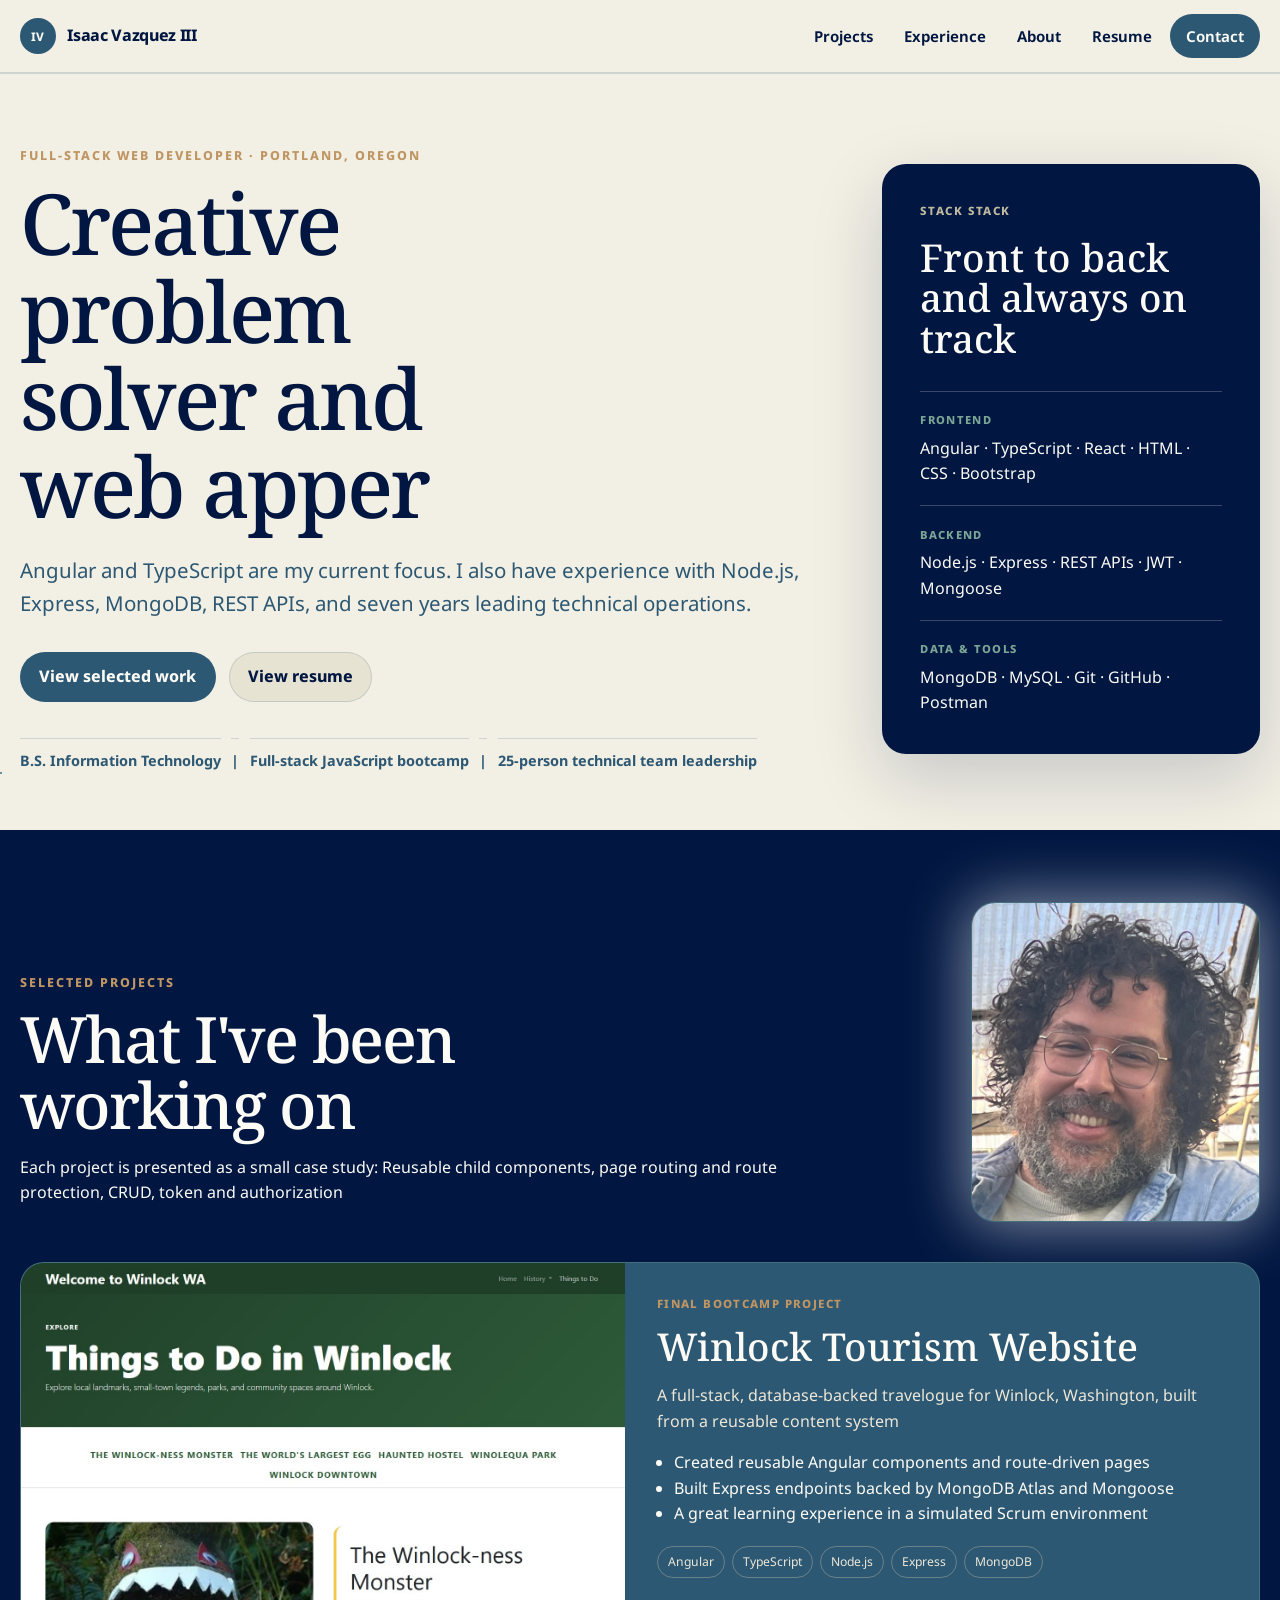
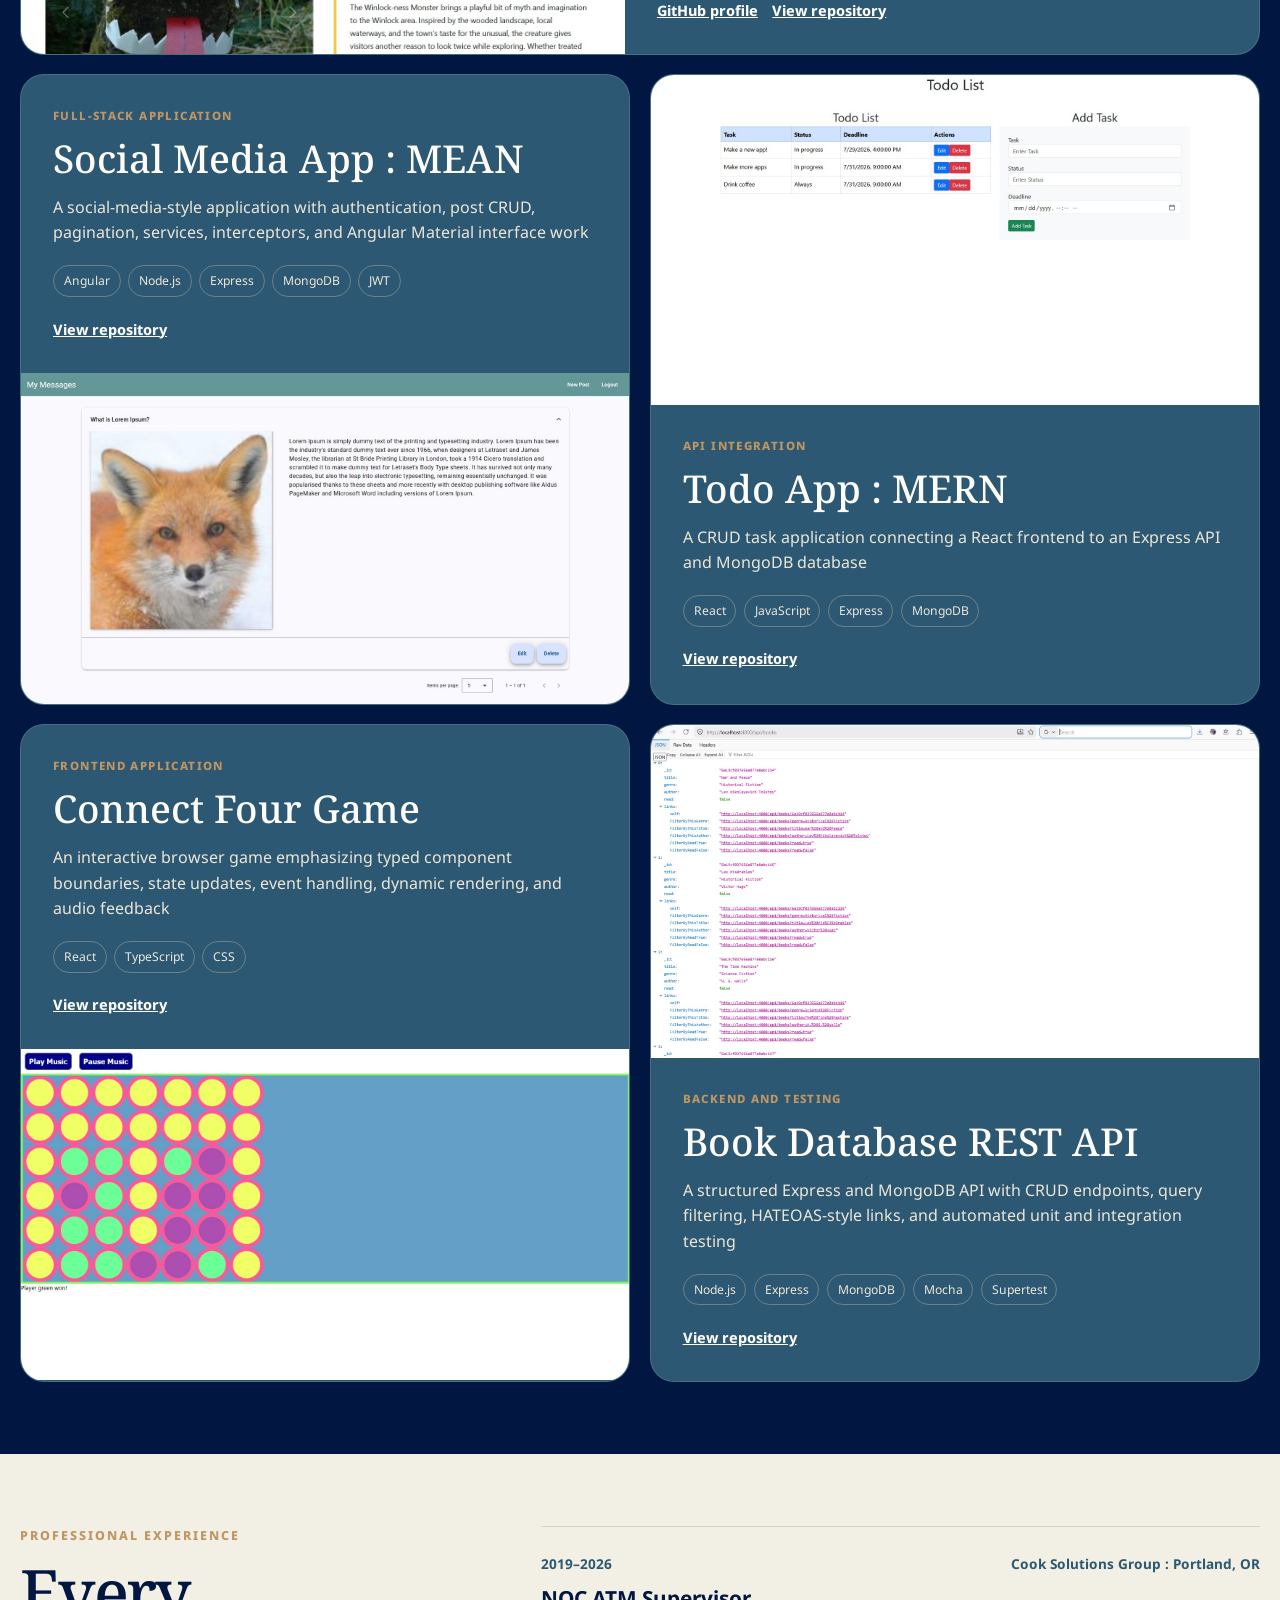
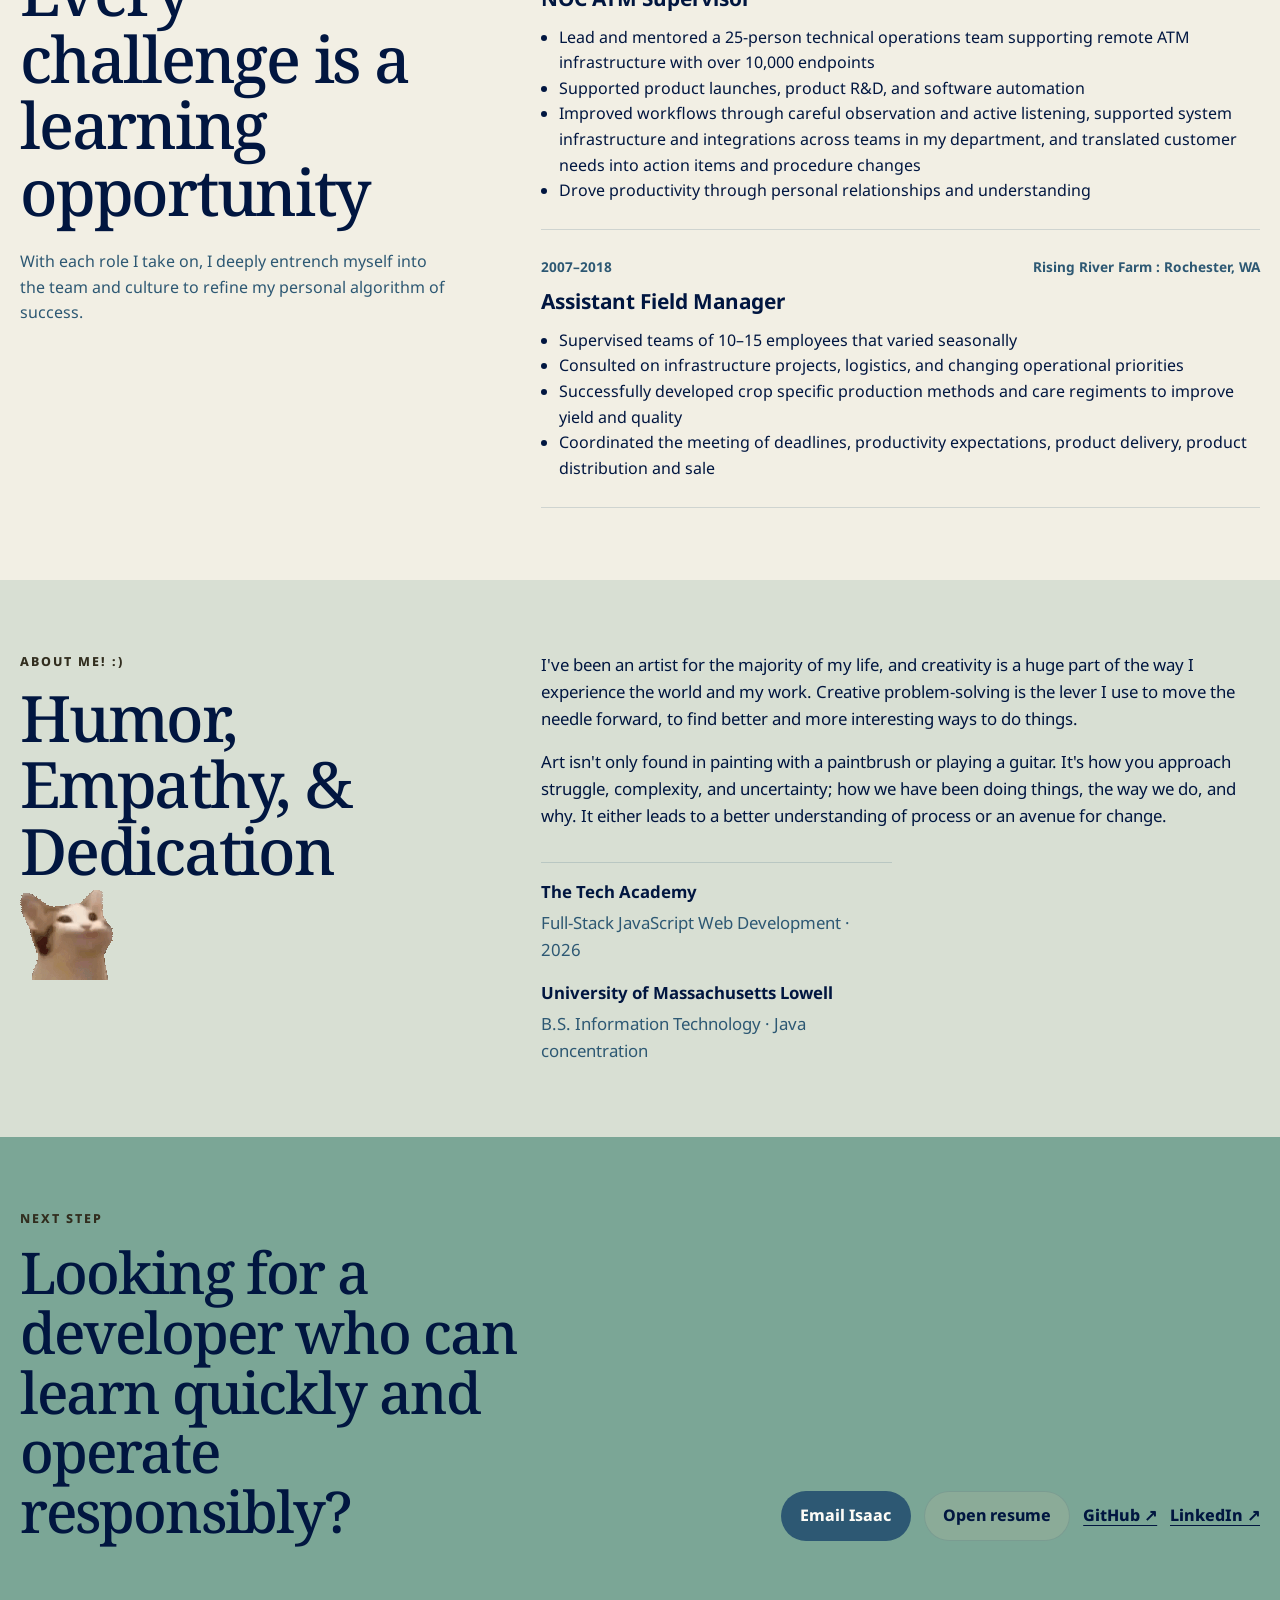
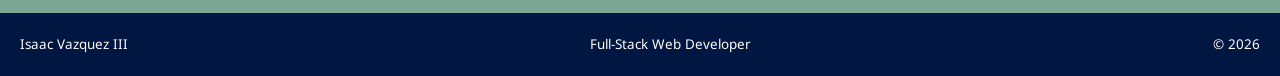
==== commit 35eea22a: "More updates" ====
--- a/index.html
+++ b/index.html
@@ -96,6 +96,12 @@
             </div>
           </aside>
         </div>
+        <div>
+          <img
+            src="./assets/projects/me.jpg"
+            class="project-card project-featured meHero-mobile"
+          />
+        </div>
       </section>
 
       <section class="section section-dark" id="projects">
@@ -110,8 +116,11 @@
                 authorization
               </p>
             </div>
-            <div>
-              <img src="./assets/projects/me.jpg" class="project-card project-featured meHero">
+            <div id="meHero">
+              <img
+                src="./assets/projects/me.jpg"
+                class="project-card project-featured meHero"
+              />
             </div>
           </div>
 
@@ -350,8 +359,10 @@
         <div class="shell about-grid">
           <div>
             <p class="eyebrow" style="color: rgb(49, 45, 30)">About me! :)</p>
+            <div class="about-header">
             <h2>Humor, Empathy, & Dedication</h2>
-            <img src="./assets/projects/cat.gif">
+            <img src="./assets/projects/cat.gif" class="catGIF"/>
+          </div>
           </div>
           <div class="about-copy">
             <p>
@@ -363,9 +374,9 @@
             <p>
               Art isn't only found in painting with a paintbrush or playing a
               guitar. It's how you approach struggle, complexity, and
-              uncertainty; how we have been doing things, the way we do, and why.
-              It either leads to a better understanding of process or an avenue
-              for change.
+              uncertainty; how we have been doing things, the way we do, and
+              why. It either leads to a better understanding of process or an
+              avenue for change.
             </p>
             <div class="education-row">
               <div>
--- a/styles.css
+++ b/styles.css
@@ -282,6 +282,9 @@
   float: right;
   box-shadow: 0px 0px 60px 5px rgba(255, 255, 255, 0.5);
 }
+.meHero-mobile {
+  content-visibility: hidden;
+}
 .project-list {
   display: grid;
   grid-template-columns: repeat(2, minmax(0, 1fr));
@@ -466,162 +469,20 @@
   font-size: 0.84rem;
 }
 
-/* Resume */
-.resume-page {
-  background: #ded9c7;
-  padding: 2rem;
-}
-.resume-toolbar {
-  width: min(100%, 8.5in);
-  margin: 0 auto 1rem;
-  display: flex;
-  justify-content: space-between;
-  align-items: center;
-}
-.resume-toolbar a {
-  font-weight: 750;
-}
-.resume-sheet {
-  width: min(100%, 8.5in);
-  min-height: 11in;
-  margin: auto;
-  background: var(--surface);
-  padding: 0.48in 0.52in;
-  box-shadow: 0 18px 55px rgba(0, 0, 0, 0.18);
-}
-.resume-header {
-  display: grid;
-  grid-template-columns: 1fr auto;
-  gap: 1.5rem;
-  padding-bottom: 0.18in;
-  border-bottom: 3px solid var(--wave);
-}
-.resume-kicker {
-  margin: 0;
-  text-transform: uppercase;
-  letter-spacing: 0.15em;
-  color: var(--ochre);
-  font-size: 9pt;
-  font-weight: 850;
-}
-.resume-header h1 {
-  margin: 0.03in 0;
-  font-family: "Noto Serif", serif;
-  font-size: 28pt;
-  font-weight: 500;
-  letter-spacing: -0.03em;
-  line-height: 1;
-}
-.resume-positioning {
-  margin: 0;
-  color: var(--ink-soft);
-  font-size: 9.5pt;
-  font-weight: 700;
-}
-.resume-contact {
-  display: grid;
-  justify-items: end;
-  align-content: start;
-  font-style: normal;
-  font-size: 8.2pt;
-  line-height: 1.35;
-}
-.resume-contact a {
-  text-decoration: none;
-}
-.resume-summary {
-  display: grid;
-  grid-template-columns: 1.2in 1fr;
-  gap: 0.18in;
-  padding: 0.16in 0;
-  border-bottom: 1px solid var(--line);
-}
-.resume-sheet h2 {
-  margin: 0;
-  color: var(--wave);
-  font-size: 9pt;
-  text-transform: uppercase;
-  letter-spacing: 0.13em;
-}
-.resume-summary p {
-  margin: 0;
-  font-size: 8.55pt;
-  line-height: 1.38;
-}
-.resume-columns {
-  display: grid;
-  grid-template-columns: 2.05in 1fr;
-  gap: 0.25in;
-  padding-top: 0.18in;
-}
-.resume-sidebar {
-  padding-right: 0.18in;
-  border-right: 1px solid var(--line);
-}
-.resume-sidebar section + section,
-.resume-main section + section {
-  margin-top: 0.2in;
-}
-.resume-skill {
-  margin-top: 0.11in;
-}
-.resume-skill h3,
-.resume-entry h3 {
-  margin: 0;
-  font-size: 9pt;
-  line-height: 1.15;
-}
-.resume-skill p,
-.resume-entry p,
-.resume-entry li {
-  font-size: 8pt;
-  line-height: 1.3;
-}
-.resume-skill p {
-  margin: 0.025in 0 0;
-  color: var(--ink-soft);
-}
-.resume-entry {
-  margin-top: 0.12in;
-}
-.resume-entry-head {
-  display: flex;
-  justify-content: space-between;
-  gap: 0.12in;
-  align-items: baseline;
-}
-.resume-entry-head > span {
-  flex: 0 0 auto;
-  color: var(--ink-soft);
-  font-size: 7.35pt;
-  font-weight: 700;
-}
-.resume-entry-head p {
-  margin: 0.02in 0 0;
-  color: var(--ink-soft);
-}
-.resume-entry > p {
-  margin: 0.035in 0 0;
-}
-.resume-entry ul {
-  margin: 0.045in 0 0;
-  padding-left: 0.15in;
-}
-.compact p,
-.compact span {
-  display: block;
-  margin: 0.02in 0 0;
-  color: var(--ink-soft);
-  font-size: 7.8pt;
-  line-height: 1.25;
-}
-.split-entry {
-  display: grid;
-  grid-template-columns: 1fr 1fr;
-  gap: 0.16in;
-}
-
 @media (max-width: 850px) {
+  .meHero {
+    display: none;
+  }
+  .meHero-mobile {
+    height: 20rem;
+    display: block;
+    margin-left: auto;
+    margin-right: auto;
+    margin-top: 2rem;
+    margin-bottom: -1rem;
+    box-shadow: 0px 0px 60px -10px var(--wave-deep);
+    content-visibility: visible;
+  }
   .hero-grid,
   .section-heading,
   .experience-grid,
@@ -643,6 +504,25 @@
   }
 }
 @media (max-width: 700px) {
+  .meHero {
+    display: none;
+  }
+  .meHero-mobile {
+    height: 20rem;
+    display: block;
+    margin-left: auto;
+    margin-right: auto;
+    margin-top: 2rem;
+    margin-bottom: -1rem;
+    box-shadow: 0px 0px 60px -10px var(--wave-deep);
+    content-visibility: visible;
+  }
+  .catGIF {
+    margin-left: 5rem;
+  }
+  .about-header {
+    display: inline-flex;
+  }
   .hero h1 {
     max-width: 22ch;
   }
@@ -671,58 +551,4 @@
   .education-row {
     grid-template-columns: 1fr;
   }
-  .resume-page {
-    padding: 0;
-  }
-  .resume-sheet {
-    width: 100%;
-    min-height: 0;
-    padding: 1.25rem;
-    box-shadow: none;
-  }
-  .resume-header,
-  .resume-summary,
-  .resume-columns {
-    grid-template-columns: 1fr;
-  }
-  .resume-contact {
-    justify-items: start;
-  }
-  .resume-sidebar {
-    border-right: 0;
-    padding-right: 0;
-  }
-  .resume-toolbar {
-    padding: 0.75rem;
-    margin: 0;
-    background: var(--surface);
-  }
-  .split-entry {
-    grid-template-columns: 1fr;
-  }
-}
-
-@page {
-  size: Letter;
-  margin: 0;
-}
-@media print {
-  body.resume-page {
-    background: var(--surface);
-    padding: 0;
-  }
-  [data-no-print] {
-    display: none !important;
-  }
-  .resume-sheet {
-    width: 8.5in;
-    height: 11in;
-    min-height: 11in;
-    box-shadow: none;
-    margin: 0;
-    overflow: hidden;
-  }
-  .resume-contact a {
-    color: #000;
-  }
-}
+}
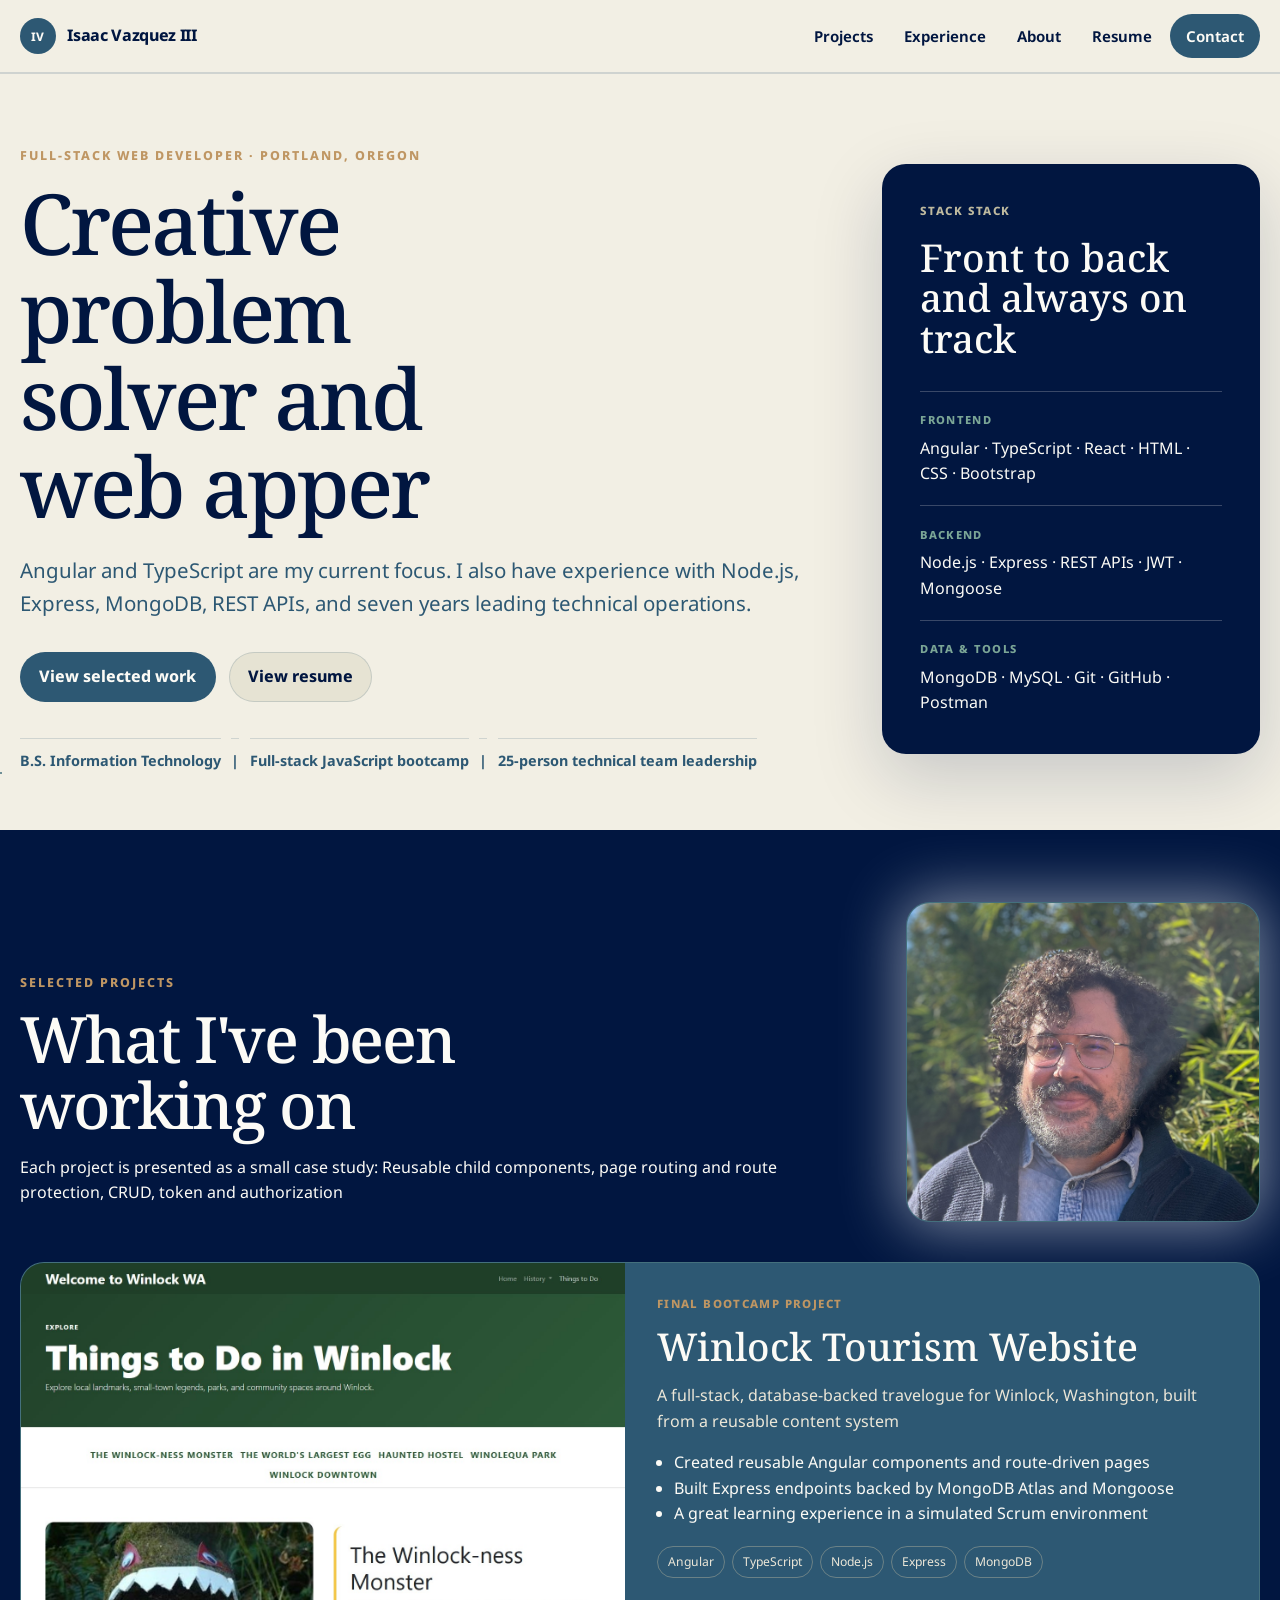
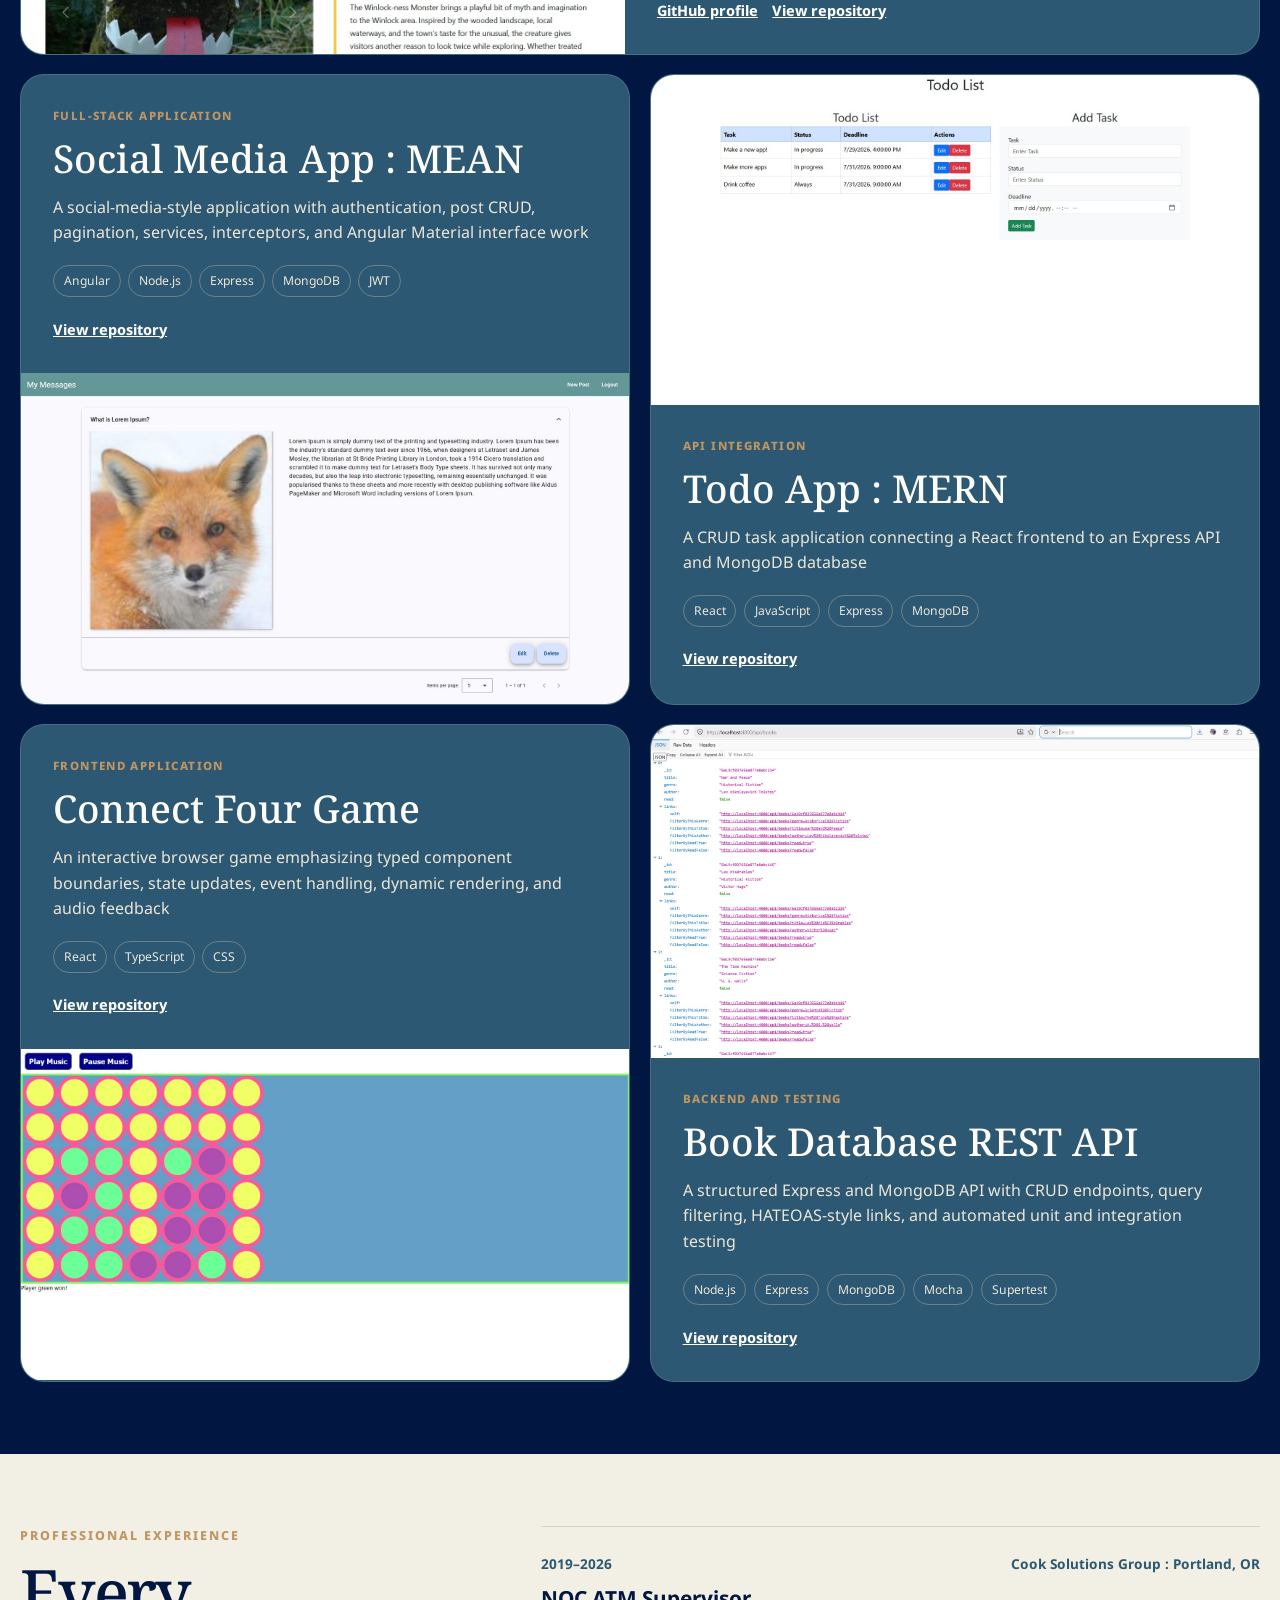
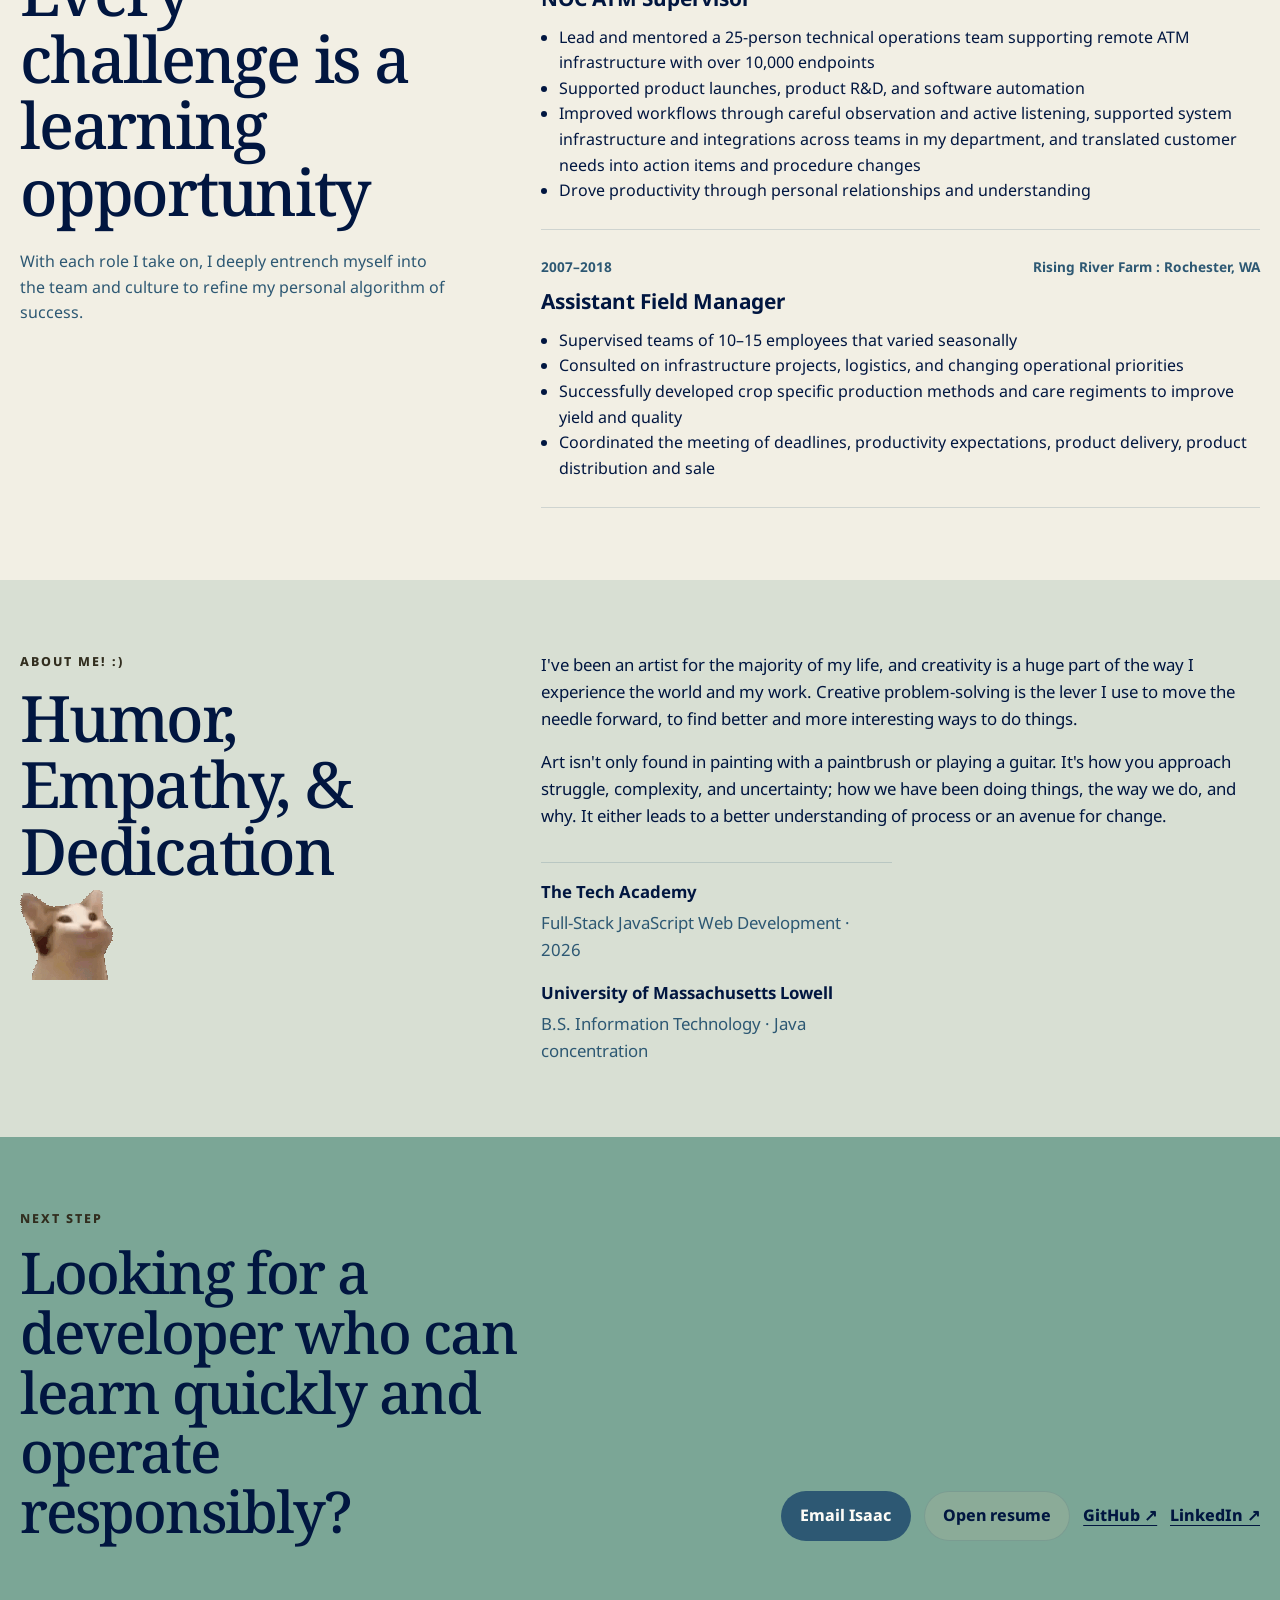
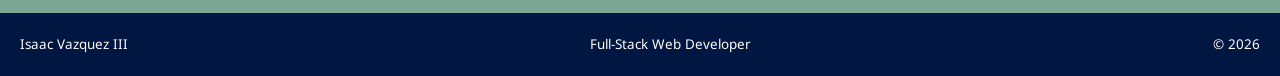
==== commit 87648bba: "updated photo" ====
--- a/index.html
+++ b/index.html
@@ -43,7 +43,7 @@
           <a href="#projects">Projects</a>
           <a href="#experience">Experience</a>
           <a href="#about">About</a>
-          <a href="resume.html">Resume</a>
+          <a href="./assets/projects/Isaac Vazquez Resume 2026.pdf">Resume</a>
           <a class="nav-cta" href="mailto:mrisaacvazquez@gmail.com">Contact</a>
         </div>
       </nav>
@@ -64,7 +64,9 @@
               <a class="button button-primary" href="#projects"
                 >View selected work</a
               >
-              <a class="button button-secondary" href="resume.html"
+              <a
+                class="button button-secondary"
+                href="./assets/projects/Isaac Vazquez Resume 2026.pdf"
                 >View resume</a
               >
             </div>
@@ -360,9 +362,9 @@
           <div>
             <p class="eyebrow" style="color: rgb(49, 45, 30)">About me! :)</p>
             <div class="about-header">
-            <h2>Humor, Empathy, & Dedication</h2>
-            <img src="./assets/projects/cat.gif" class="catGIF"/>
-          </div>
+              <h2>Humor, Empathy, & Dedication</h2>
+              <img src="./assets/projects/cat.gif" class="catGIF" />
+            </div>
           </div>
           <div class="about-copy">
             <p>
@@ -406,7 +408,9 @@
               href="mailto:mrisaacvazquez@gmail.com"
               >Email Isaac</a
             >
-            <a class="button button-secondary" href="resume.html"
+            <a
+              class="button button-secondary"
+              href="./assets/projects/Isaac Vazquez Resume 2026.pdf"
               >Open resume</a
             >
             <a
